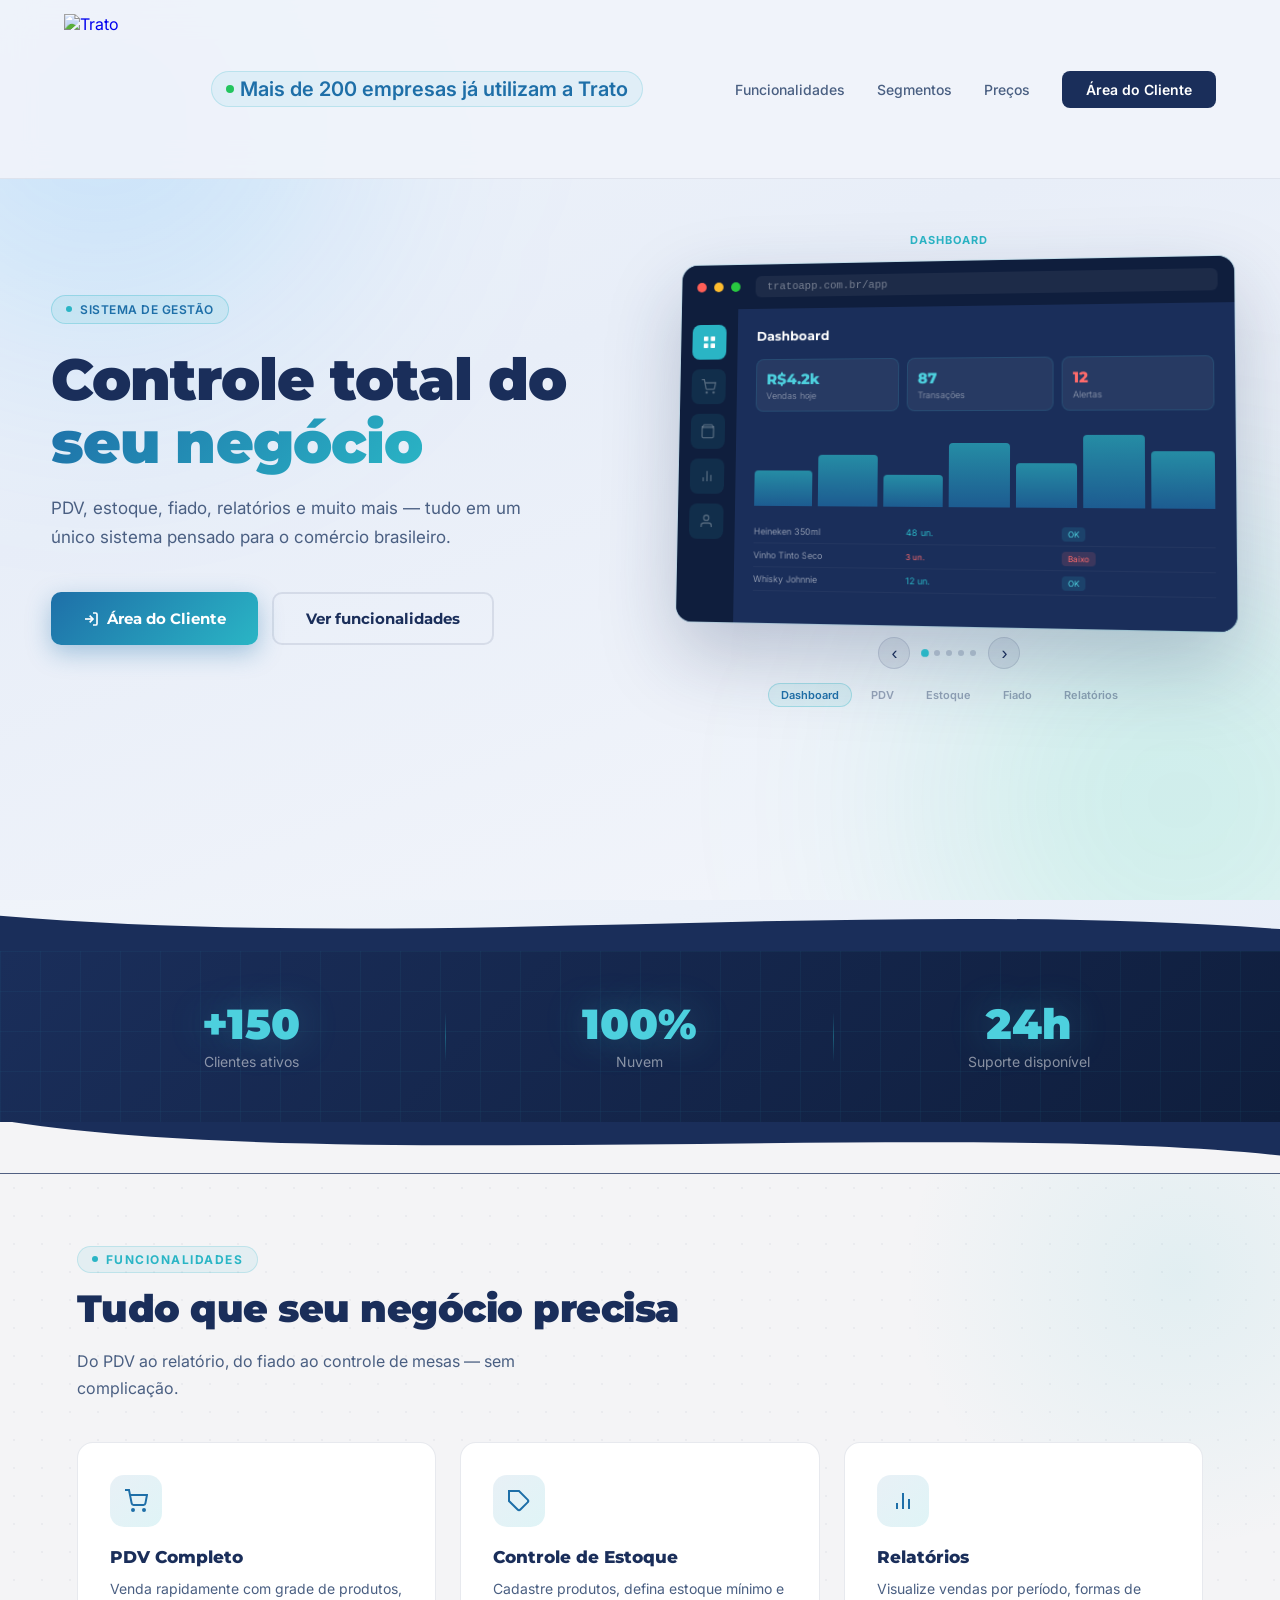
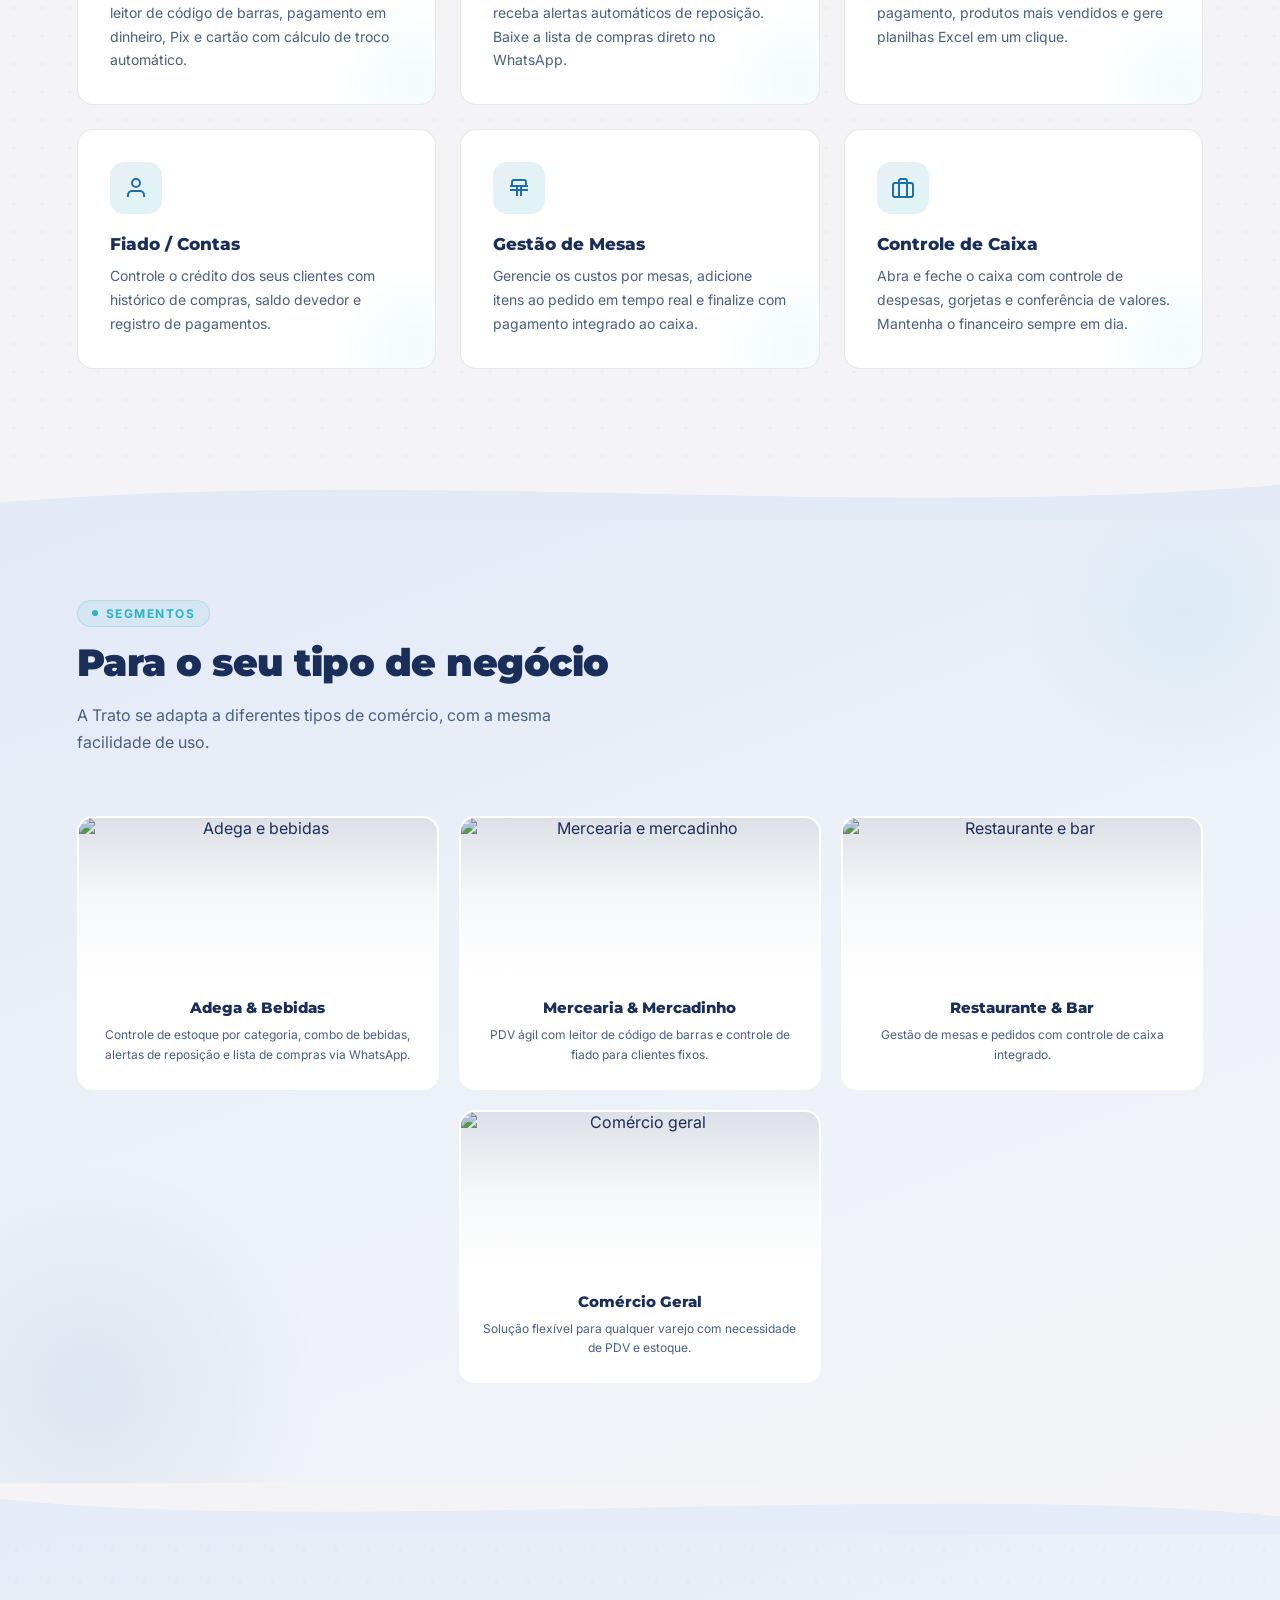
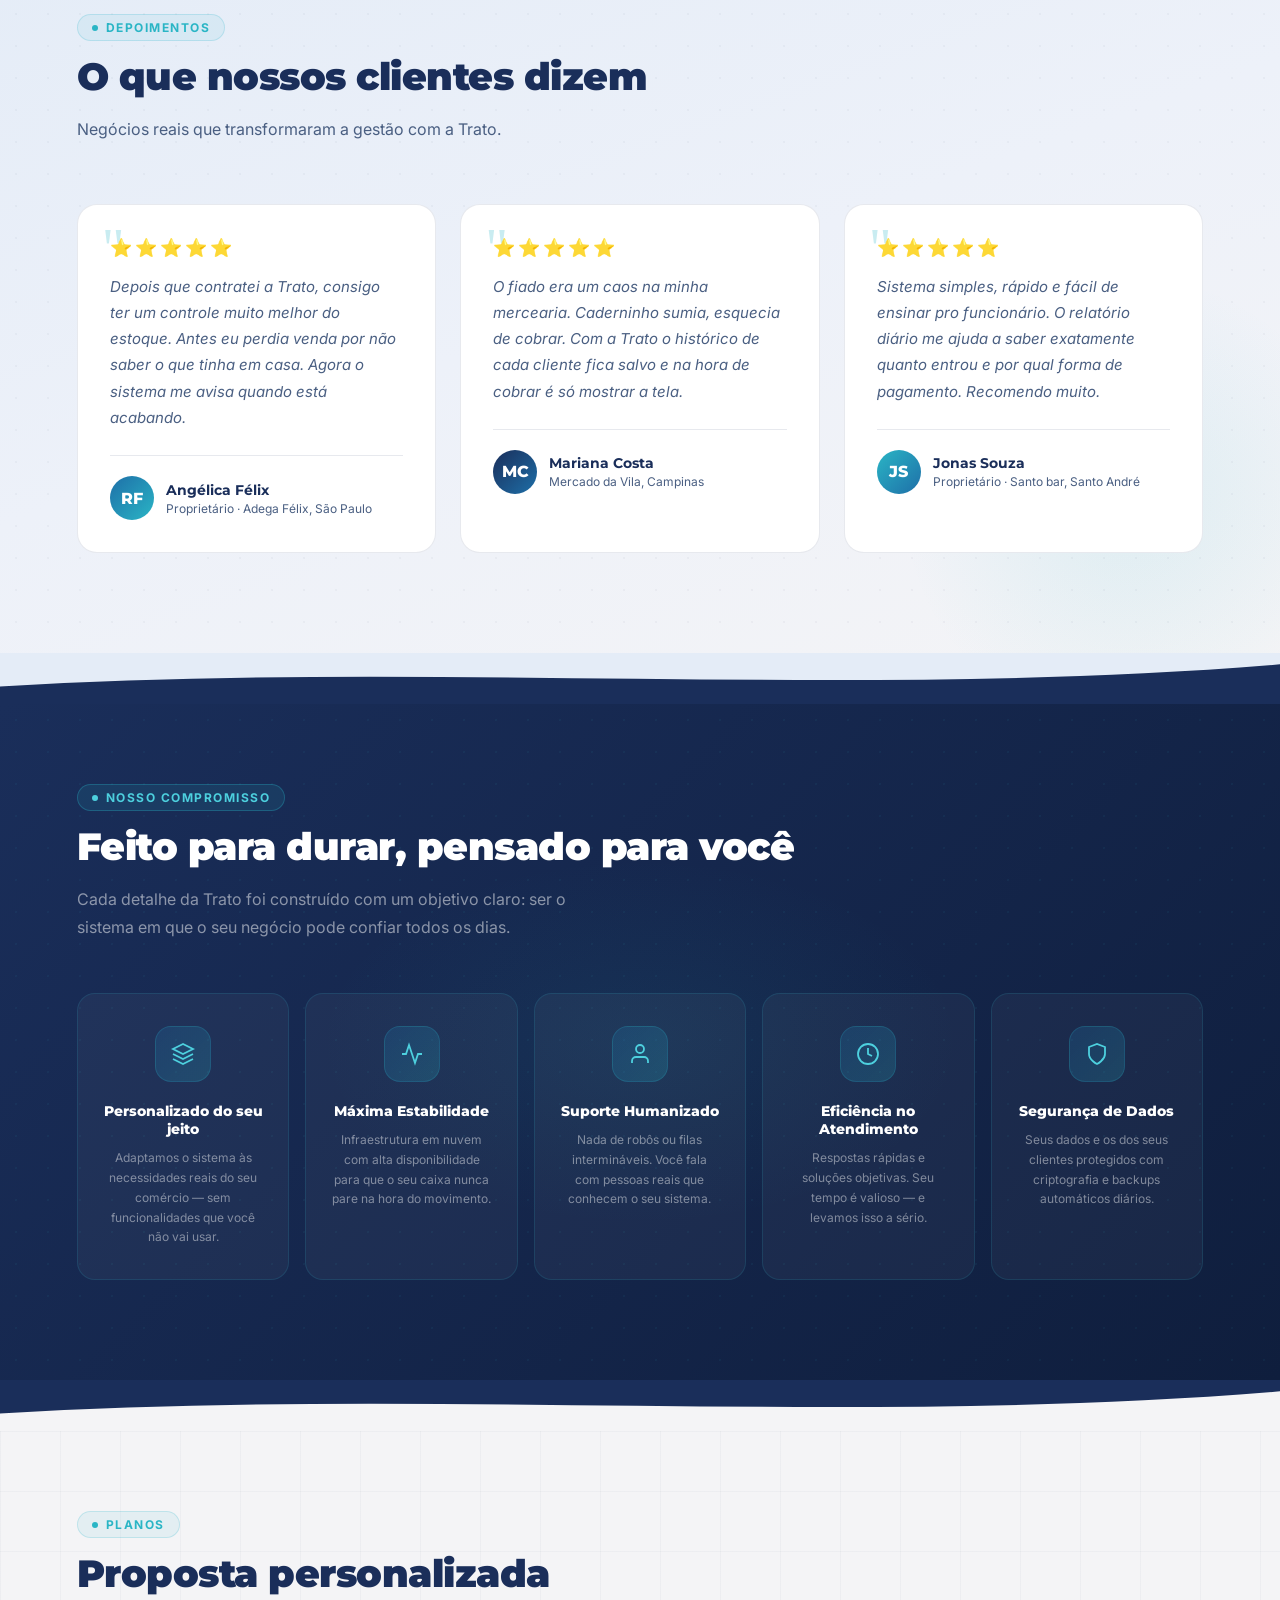
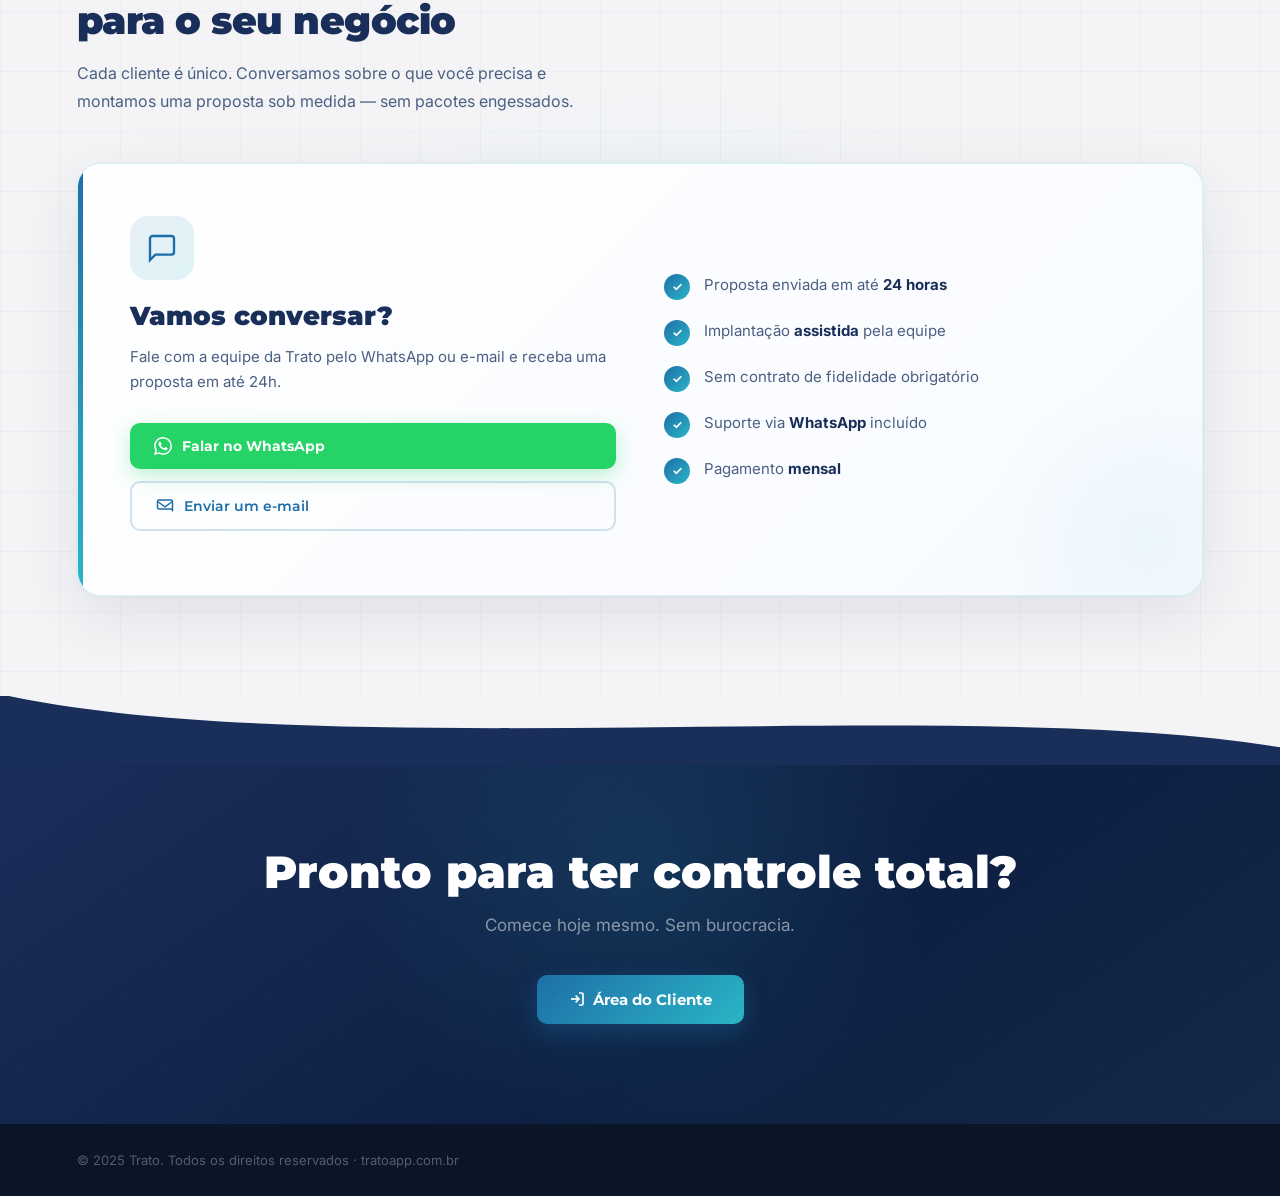
==== index.html @ 013ff1d0 "melhorias da versão mobile." ====
<!DOCTYPE html>
<html lang="pt-BR">
<head>
  <meta charset="UTF-8">
  <meta name="viewport" content="width=device-width, initial-scale=1.0">
  <title>Trato — Controle total do seu negócio</title>
  <link href="https://fonts.googleapis.com/css2?family=Montserrat:wght@400;600;700;800;900&family=Inter:wght@300;400;500&display=swap" rel="stylesheet">
  <link rel="icon" href="https://lyywnhaqikolhemgmjia.supabase.co/storage/v1/object/public/logos/favicon.png" type="image/png">
  <style>
    :root {
      --azul-escuro: #1a2e5a;
      --azul-medio: #1e6fa8;
      --teal: #2ab5c5;
      --teal-light: #4dd0de;
      --fundo: #f4f4f6;
      --branco: #ffffff;
      --texto: #1a2e5a;
      --texto-suave: #4a5f82;
      --borda: rgba(26,46,90,0.1);
    }

    *, *::before, *::after { box-sizing: border-box; margin: 0; padding: 0; }

    html { scroll-behavior: smooth; margin: 0; padding: 0; }

    body {
      font-family: 'Inter', sans-serif;
      color: var(--texto);
      overflow-x: hidden;
      margin: 0;
      padding: 0;
      position: relative;
      background: linear-gradient(160deg, #f0f4fa 0%, #e8eef8 40%, #f4f6fb 100%);
    }
    body::before,
body::after {
  content: "";
  position: fixed; /* <- importante */
  width: 500px;
  height: 500px;
  border-radius: 50%;
  filter: blur(120px);
  z-index: -1;
}

body::before {
  background: rgba(0, 150, 255, 0.15);
  top: -150px;
  left: -150px;
}

body::after {
  background: rgba(0, 200, 150, 0.15);
  bottom: -150px;
  right: -150px;
}


    /* ── NAV ── */
    nav {
      position: fixed;
      top: 0; left: 0; right: 0;
      z-index: 100;
      display: flex;
      align-items: center;
      justify-content: space-between;
      padding: 14px 5%;
      background: rgba(240,244,250,0.92);
      backdrop-filter: blur(16px);
      -webkit-backdrop-filter: blur(16px);
      border-bottom: 1px solid rgba(26,46,90,0.08);
      transition: box-shadow .3s, background .3s;
    }
    nav.scrolled { box-shadow: 0 4px 24px rgba(26,46,90,0.08); }

    .nav-logo {
      display: flex;
      align-items: center;
      gap: 10px;
      text-decoration: none;
    }
    .nav-logo svg { width: 36px; height: 36px; }
    .nav-logo-texto {
      font-family: 'Montserrat', sans-serif;
      font-weight: 900;
      font-size: 22px;
      color: var(--azul-escuro);
      letter-spacing: -0.5px;
    }
    .nav-logo-texto span { color: var(--teal); }

    .nav-links {
      display: flex;
      align-items: center;
      gap: 32px;
      list-style: none;
    }
    .nav-links a {
      font-size: 14px;
      font-weight: 500;
      color: var(--texto-suave);
      text-decoration: none;
      transition: color .2s;
    }
    .nav-links a:hover { color: var(--azul-escuro); }

    .btn-nav {
      padding: 10px 24px;
      background: var(--azul-escuro);
      color: #fff !important;
      border-radius: 8px;
      font-weight: 600 !important;
      font-size: 14px !important;
      transition: background .2s, transform .15s !important;
    }
    .btn-nav:hover { background: var(--azul-medio) !important; transform: translateY(-1px); }

    #nav-mob-btn { display: none; }

    .top-bar {
      font-size: 20px;
      font-weight: 600;
      color: var(--azul-medio);
      background: rgba(42,181,197,0.08);
      border: 1px solid rgba(42,181,197,0.2);
      padding: 5px 14px;
      border-radius: 100px;
      white-space: nowrap;
      display: inline-flex;
      align-items: center;
      gap: 7px;
    }

    /* ── HERO ── */
    .hero {
  min-height: 100vh;
  display: flex;
  align-items: center;
  padding: 100px 4% 60px;
  position: relative;
  overflow: hidden;

  /* seu fundo atual */
  background: linear-gradient(160deg, #f0f4fa 0%, #e8eef8 40%, #f4f6fb 100%);
}

/* efeitos decorativos */
.hero::before,
.hero::after {
  content: "";
  position: absolute;
  width: 500px;
  height: 500px;
  border-radius: 50%;
  filter: blur(120px);
  z-index: 0;
}

/* luz azul (esquerda) */
.hero::before {
  background: rgba(0, 150, 255, 0.15);
  top: -150px;
  left: -150px;
}

/* luz verde/teal (direita) */
.hero::after {
  background: rgba(0, 200, 150, 0.15);
  bottom: -150px;
  right: -150px;
}

    .hero-grid {
      position: absolute;
      inset: 0;
      background-image: 
        linear-gradient(rgba(26,46,90,0.04) 1px, transparent 1px),
        linear-gradient(90deg, rgba(26,46,90,0.04) 1px, transparent 1px);
      background-size: 48px 48px;
      pointer-events: none;
      z-index: 0;
    }

    .hero > * { position: relative; z-index: 1; }
    .hero-inner { position: relative; z-index: 1; }

    .hero::before,
.hero::after {
  animation: float 8s ease-in-out infinite;
}

@keyframes float {
  0% { transform: translateY(0px); }
  50% { transform: translateY(20px); }
  100% { transform: translateY(0px); }
}

    .hero-inner {
      display: grid;
      grid-template-columns: 1fr 1fr;
      gap: 60px;
      align-items: center;
      max-width: 1500px;
      margin: 0 auto;
      width: 100%;
    }

    .hero-badge {
      display: inline-flex;
      align-items: center;
      gap: 8px;
      background: rgba(42,181,197,0.1);
      border: 1px solid rgba(42,181,197,0.3);
      color: var(--azul-medio);
      font-size: 12px;
      font-weight: 600;
      padding: 6px 14px;
      border-radius: 100px;
      margin-bottom: 24px;
      letter-spacing: 0.5px;
      text-transform: uppercase;
    }
    .hero-badge::before {
      content: '';
      width: 6px; height: 6px;
      border-radius: 50%;
      background: var(--teal);
      animation: pulse 2s infinite;
    }
    @keyframes pulse {
      0%, 100% { opacity: 1; transform: scale(1); }
      50% { opacity: .5; transform: scale(1.3); }
    }

    .hero h1 {
      font-family: 'Montserrat', sans-serif;
      font-size: clamp(36px, 4.5vw, 58px);
      font-weight: 900;
      line-height: 1.1;
      color: var(--azul-escuro);
      margin-bottom: 20px;
      letter-spacing: -1px;
    }
    .hero h1 .destaque {
      background: linear-gradient(135deg, var(--azul-medio), var(--teal));
      -webkit-background-clip: text;
      -webkit-text-fill-color: transparent;
      background-clip: text;
    }

    .hero-sub {
      font-size: 17px;
      color: var(--texto-suave);
      line-height: 1.7;
      margin-bottom: 40px;
      max-width: 480px;
    }

    .hero-ctas {
      display: flex;
      gap: 14px;
      flex-wrap: wrap;
    }

    .btn-primary {
      display: inline-flex;
      align-items: center;
      gap: 8px;
      padding: 15px 32px;
      background: linear-gradient(135deg, var(--azul-medio), var(--teal));
      color: #fff;
      border-radius: 10px;
      font-family: 'Montserrat', sans-serif;
      font-weight: 700;
      font-size: 15px;
      text-decoration: none;
      box-shadow: 0 8px 24px rgba(30,111,168,0.35);
      transition: transform .2s, box-shadow .2s;
    }
    .btn-primary:hover { transform: translateY(-2px); box-shadow: 0 12px 32px rgba(30,111,168,0.45); }

    .btn-secondary {
      display: inline-flex;
      align-items: center;
      gap: 8px;
      padding: 15px 32px;
      background: transparent;
      color: var(--azul-escuro);
      border: 2px solid var(--borda);
      border-radius: 10px;
      font-family: 'Montserrat', sans-serif;
      font-weight: 700;
      font-size: 15px;
      text-decoration: none;
      transition: border-color .2s, background .2s;
      cursor: pointer;
    }
    .btn-secondary:hover { border-color: var(--azul-medio); background: rgba(30,111,168,0.04); }

    /* Dashboard mockup */
    .hero-visual {
      position: relative;
    }

    .mockup {
      background: var(--azul-escuro);
      border-radius: 16px;
      overflow: hidden;
      box-shadow: 0 32px 80px rgba(26,46,90,0.25), 0 0 0 1px rgba(42,181,197,0.15);
      transform: perspective(1000px) rotateY(-6deg) rotateX(3deg);
      transition: transform .4s ease;
    }
    .mockup:hover { transform: perspective(1000px) rotateY(-2deg) rotateX(1deg); }

    .mockup-bar {
      background: #0f1e3d;
      padding: 12px 16px;
      display: flex;
      align-items: center;
      gap: 8px;
    }
    .mockup-dot { width: 10px; height: 10px; border-radius: 50%; }
    .mockup-dot:nth-child(1) { background: #ff5f57; }
    .mockup-dot:nth-child(2) { background: #febc2e; }
    .mockup-dot:nth-child(3) { background: #28c840; }
    .mockup-url {
      flex: 1;
      background: rgba(255,255,255,0.06);
      border-radius: 6px;
      padding: 5px 12px;
      font-size: 11px;
      color: rgba(255,255,255,0.4);
      font-family: monospace;
      margin-left: 8px;
    }

    .mockup-body {
      display: flex;
      min-height: 320px;
    }

    .mockup-sidebar {
      width: 60px;
      background: #0f1e3d;
      padding: 16px 8px;
      display: flex;
      flex-direction: column;
      align-items: center;
      gap: 10px;
    }
    .mockup-icon {
      width: 36px; height: 36px;
      border-radius: 8px;
      background: rgba(42,181,197,0.1);
      display: flex; align-items: center; justify-content: center;
    }
    .mockup-icon.active { background: var(--teal); }
    .mockup-icon svg { width: 16px; height: 16px; opacity: 0.7; }
    .mockup-icon.active svg { opacity: 1; }

    .mockup-content {
      flex: 1;
      padding: 20px;
      background: #1a2e5a;
    }

    .mockup-title {
      font-size: 13px;
      font-weight: 700;
      color: #fff;
      margin-bottom: 16px;
      font-family: 'Montserrat', sans-serif;
    }

    .mockup-kpis {
      display: grid;
      grid-template-columns: repeat(3, 1fr);
      gap: 8px;
      margin-bottom: 16px;
    }
    .mockup-kpi {
      background: rgba(255,255,255,0.06);
      border-radius: 8px;
      padding: 10px;
      border: 1px solid rgba(42,181,197,0.15);
    }
    .mockup-kpi-val {
      font-size: 15px;
      font-weight: 800;
      color: var(--teal-light);
      font-family: 'Montserrat', sans-serif;
    }
    .mockup-kpi-label { font-size: 9px; color: rgba(255,255,255,0.4); margin-top: 2px; }

    .mockup-bars {
      display: flex;
      align-items: flex-end;
      gap: 6px;
      height: 80px;
      margin-bottom: 14px;
    }
    .mockup-bar-item {
      flex: 1;
      border-radius: 4px 4px 0 0;
      background: linear-gradient(180deg, var(--teal), var(--azul-medio));
      opacity: 0.7;
      transition: opacity .2s;
    }
    .mockup-bar-item:hover { opacity: 1; }

    .mockup-table { width: 100%; }
    .mockup-row {
      display: flex;
      gap: 8px;
      padding: 6px 0;
      border-bottom: 1px solid rgba(255,255,255,0.04);
      align-items: center;
    }
    .mockup-cell { font-size: 9px; color: rgba(255,255,255,0.5); flex: 1; }
    .mockup-cell.green { color: #2ab5c5; }
    .mockup-cell.red { color: #ff6b6b; font-size: 8px; }
    .mockup-badge-ok {
      font-size: 8px;
      padding: 2px 6px;
      border-radius: 4px;
      background: rgba(42,181,197,0.15);
      color: var(--teal-light);
    }
    .mockup-badge-low {
      font-size: 8px;
      padding: 2px 6px;
      border-radius: 4px;
      background: rgba(255,107,107,0.15);
      color: #ff6b6b;
    }

    /* ── STATS ── */
    .stats {
      background: linear-gradient(135deg, #1a2e5a 0%, #0f1e3d 100%);
      padding: 52px 6%;
      position: relative;
      overflow: hidden;
    }
    .stats::before {
      content: '';
      position: absolute;
      inset: 0;
      background-image:
        linear-gradient(rgba(42,181,197,0.06) 1px, transparent 1px),
        linear-gradient(90deg, rgba(42,181,197,0.06) 1px, transparent 1px);
      background-size: 40px 40px;
      pointer-events: none;
    }
    .stats-inner { position: relative; }
    .stats-inner {
      max-width: 1200px;
      margin: 0 auto;
      display: grid;
      grid-template-columns: repeat(3, 1fr);
      gap: 40px;
      text-align: center;
    }
    .stat-num {
      font-family: 'Montserrat', sans-serif;
      font-size: 42px;
      font-weight: 900;
      color: var(--teal-light);
      line-height: 1;
      margin-bottom: 8px;
      text-shadow: 0 0 40px rgba(77,208,222,0.3);
    }
    .stat-label { font-size: 14px; color: rgba(255,255,255,0.5); }
    .stats-inner > div {
      position: relative;
    }
    .stats-inner > div:not(:last-child)::after {
      content: '';
      position: absolute;
      right: -20px; top: 50%;
      transform: translateY(-50%);
      width: 1px; height: 50px;
      background: linear-gradient(180deg, transparent, rgba(42,181,197,0.4), transparent);
    }

    /* ── WAVE SEPARATORS ── */
    .wave-sep {
      display: block;
      width: 100%;
      overflow: hidden;
      line-height: 0;
      margin-top: -2px;
    }
    .wave-sep svg { display: block; width: 100%; }

    /* ── FEATURES ── */
    .features {
      padding: 72px 6% 100px;
      background: var(--fundo);
      position: relative;
      overflow: hidden;
    }
    .features::before {
      content: '';
      position: absolute;
      inset: 0;
      background-image: radial-gradient(circle, rgba(26,46,90,0.045) 1px, transparent 1px);
      background-size: 28px 28px;
      pointer-events: none;
      z-index: 0;
    }
    .features::after {
      content: '';
      position: absolute;
      top: -200px; right: -200px;
      width: 600px; height: 600px;
      border-radius: 50%;
      background: radial-gradient(circle, rgba(42,181,197,0.09) 0%, transparent 65%);
      pointer-events: none;
      z-index: 0;
    }
    .features .section-tag,
    .features .section-title,
    .features .section-sub,
    .features .features-grid { position: relative; z-index: 1; }
    .section-tag {
      display: inline-flex;
      align-items: center;
      gap: 8px;
      font-size: 12px;
      font-weight: 700;
      text-transform: uppercase;
      letter-spacing: 1.5px;
      color: var(--teal);
      margin-bottom: 12px;
      background: rgba(42,181,197,0.08);
      border: 1px solid rgba(42,181,197,0.2);
      padding: 5px 14px;
      border-radius: 100px;
    }
    .section-tag::before {
      content: '';
      width: 6px; height: 6px;
      border-radius: 50%;
      background: var(--teal);
      flex-shrink: 0;
    }
    .section-title {
      font-family: 'Montserrat', sans-serif;
      font-size: clamp(28px, 3vw, 42px);
      font-weight: 900;
      color: var(--azul-escuro);
      margin-bottom: 16px;
      letter-spacing: -0.5px;
    }
    .section-sub {
      font-size: 16px;
      color: var(--texto-suave);
      max-width: 500px;
      line-height: 1.7;
      margin-bottom: 40px;
    }

    .features-grid {
      max-width: 1200px;
      margin: 0 auto;
      display: grid;
      grid-template-columns: repeat(3, 1fr);
      gap: 24px;
    }

    .feature-card {
      background: var(--branco);
      border-radius: 16px;
      padding: 32px;
      border: 1px solid var(--borda);
      transition: transform .3s, box-shadow .3s, border-color .3s;
      position: relative;
      overflow: hidden;
    }
    .feature-card::before {
      content: '';
      position: absolute;
      top: 0; left: 0; right: 0;
      height: 3px;
      background: linear-gradient(90deg, var(--azul-medio), var(--teal));
      opacity: 0;
      transition: opacity .3s;
    }
    .feature-card::after {
      content: '';
      position: absolute;
      bottom: -60px; right: -60px;
      width: 160px; height: 160px;
      border-radius: 50%;
      background: radial-gradient(circle, rgba(42,181,197,0.06) 0%, transparent 70%);
      pointer-events: none;
      transition: opacity .3s;
    }
    .feature-card:hover::after { opacity: 2; }
    .feature-card:hover { transform: translateY(-8px); box-shadow: 0 24px 56px rgba(26,46,90,0.13); border-color: rgba(42,181,197,0.3); }
    .feature-card:hover::before { opacity: 1; }

    .feature-icon {
      width: 52px; height: 52px;
      border-radius: 14px;
      background: linear-gradient(135deg, rgba(30,111,168,0.1), rgba(42,181,197,0.15));
      display: flex; align-items: center; justify-content: center;
      margin-bottom: 20px;
    }
    .feature-icon svg { width: 24px; height: 24px; color: var(--azul-medio); }

    .feature-title {
      font-family: 'Montserrat', sans-serif;
      font-size: 17px;
      font-weight: 800;
      color: var(--azul-escuro);
      margin-bottom: 10px;
    }
    .feature-desc { font-size: 14px; color: var(--texto-suave); line-height: 1.7; }

    /* ── SEGMENTOS ── */
    .segmentos {
      padding: 80px 6% 100px;
      background: linear-gradient(160deg, #e2eaf6 0%, #edf1f9 50%, var(--fundo) 100%);
      position: relative;
      overflow: hidden;
    }
    .segmentos::before {
      content: '';
      position: absolute;
      bottom: -160px; left: -160px;
      width: 500px; height: 500px;
      border-radius: 50%;
      background: radial-gradient(circle, rgba(30,111,168,0.09) 0%, transparent 65%);
      pointer-events: none;
    }
    .segmentos::after {
      content: '';
      position: absolute;
      top: -80px; right: -80px;
      width: 350px; height: 350px;
      border-radius: 50%;
      background: radial-gradient(circle, rgba(42,181,197,0.08) 0%, transparent 65%);
      pointer-events: none;
    }
    .segmentos-inner { max-width: 1200px; margin: 0 auto; position: relative; z-index: 1; }
    .segmentos-grid {
      display: grid;
      grid-template-columns: repeat(3, 1fr);
      gap: 20px;
      margin-top: 60px;
    }
    .segmento-card:last-child {
      grid-column: 2;
    }
    .segmento-card {
      background: var(--branco);
      border-radius: 16px;
      padding: 0 0 24px;
      text-align: center;
      border: 2px solid transparent;
      transition: border-color .3s, transform .3s, box-shadow .3s;
      cursor: default;
      overflow: hidden;
    }
    .segmento-card:hover { border-color: var(--teal); transform: translateY(-4px); box-shadow: 0 16px 40px rgba(42,181,197,0.12); }
    .segmento-nome { padding: 0 20px; }
    .segmento-desc { padding: 0 20px; }
    .segmento-emoji { font-size: 36px; margin-bottom: 14px; }
    .segmento-ilust {
      width: 100%;
      height: 160px;
      display: block;
      margin-bottom: 20px;
      overflow: hidden;
      position: relative;
    }
    .segmento-ilust img {
      width: 100%;
      height: 100%;
      object-fit: cover;
      display: block;
      transition: transform .5s ease;
    }
    .segmento-card:hover .segmento-ilust img { transform: scale(1.06); }
    .segmento-ilust::after {
      content: '';
      position: absolute;
      inset: 0;
      background: linear-gradient(180deg, rgba(26,46,90,0.15) 0%, rgba(26,46,90,0.04) 50%, transparent 100%);
      pointer-events: none;
    }
    .segmento-nome {
      font-family: 'Montserrat', sans-serif;
      font-size: 15px;
      font-weight: 800;
      color: var(--azul-escuro);
      margin-bottom: 8px;
    }
    .segmento-desc { font-size: 12px; color: var(--texto-suave); line-height: 1.6; }

    /* ── PRECOS ── */
    .precos {
      padding: 80px 6% 100px;
      background: var(--fundo);
      position: relative;
      overflow: hidden;
    }
    .precos::before {
      content: '';
      position: absolute;
      inset: 0;
      background-image:
        linear-gradient(rgba(26,46,90,0.03) 1px, transparent 1px),
        linear-gradient(90deg, rgba(26,46,90,0.03) 1px, transparent 1px);
      background-size: 60px 60px;
      pointer-events: none;
    }
    .precos::after {
      content: '';
      position: absolute;
      top: 50%; left: 50%;
      transform: translate(-50%, -50%);
      width: 800px; height: 400px;
      border-radius: 50%;
      background: radial-gradient(ellipse, rgba(42,181,197,0.06) 0%, transparent 65%);
      pointer-events: none;
    }
    .precos-inner { max-width: 1200px; margin: 0 auto; position: relative; z-index: 1; }
    .precos-grid {
      display: grid;
      grid-template-columns: repeat(3, 1fr);
      gap: 24px;
      margin-top: 60px;
    }
    .preco-card {
      background: var(--branco);
      border-radius: 20px;
      padding: 40px 32px;
      border: 2px solid var(--borda);
      position: relative;
      transition: transform .3s, box-shadow .3s;
    }
    .preco-card:hover { transform: translateY(-6px); box-shadow: 0 24px 60px rgba(26,46,90,0.1); }
    .preco-card.destaque {
      background: var(--azul-escuro);
      border-color: var(--teal);
      box-shadow: 0 24px 60px rgba(26,46,90,0.25);
    }
    .preco-badge {
      position: absolute;
      top: -14px; left: 50%;
      transform: translateX(-50%);
      background: linear-gradient(135deg, var(--azul-medio), var(--teal));
      color: #fff;
      font-size: 11px;
      font-weight: 700;
      padding: 5px 16px;
      border-radius: 100px;
      white-space: nowrap;
      font-family: 'Montserrat', sans-serif;
    }
    .preco-nome {
      font-family: 'Montserrat', sans-serif;
      font-size: 14px;
      font-weight: 700;
      text-transform: uppercase;
      letter-spacing: 1px;
      color: var(--texto-suave);
      margin-bottom: 16px;
    }
    .preco-card.destaque .preco-nome { color: rgba(255,255,255,0.5); }
    .preco-valor {
      font-family: 'Montserrat', sans-serif;
      font-size: 48px;
      font-weight: 900;
      color: var(--azul-escuro);
      line-height: 1;
      margin-bottom: 4px;
    }
    .preco-card.destaque .preco-valor { color: var(--teal-light); }
    .preco-valor sup { font-size: 20px; vertical-align: super; }
    .preco-valor span { font-size: 16px; font-weight: 500; }
    .preco-periodo { font-size: 13px; color: var(--texto-suave); margin-bottom: 28px; }
    .preco-card.destaque .preco-periodo { color: rgba(255,255,255,0.4); }
    .preco-divider { height: 1px; background: var(--borda); margin-bottom: 28px; }
    .preco-card.destaque .preco-divider { background: rgba(255,255,255,0.1); }
    .preco-lista { list-style: none; margin-bottom: 32px; }
    .preco-lista li {
      display: flex;
      align-items: flex-start;
      gap: 10px;
      font-size: 14px;
      color: var(--texto-suave);
      padding: 7px 0;
      border-bottom: 1px solid rgba(26,46,90,0.04);
    }
    .preco-card.destaque .preco-lista li { color: rgba(255,255,255,0.7); border-bottom-color: rgba(255,255,255,0.05); }
    .preco-lista li::before {
      content: '✓';
      color: var(--teal);
      font-weight: 700;
      font-size: 13px;
      flex-shrink: 0;
      margin-top: 1px;
    }
    .btn-preco {
      display: block;
      text-align: center;
      padding: 14px;
      border-radius: 10px;
      font-family: 'Montserrat', sans-serif;
      font-weight: 700;
      font-size: 14px;
      text-decoration: none;
      transition: all .2s;
      cursor: pointer;
      border: none;
      width: 100%;
    }
    .btn-preco-outline {
      background: transparent;
      border: 2px solid var(--borda);
      color: var(--azul-escuro);
    }
    .btn-preco-outline:hover { border-color: var(--azul-medio); background: rgba(30,111,168,0.04); }
    .btn-preco-filled {
      background: linear-gradient(135deg, var(--azul-medio), var(--teal));
      color: #fff;
      box-shadow: 0 8px 24px rgba(30,111,168,0.35);
    }
    .btn-preco-filled:hover { transform: translateY(-2px); box-shadow: 0 12px 32px rgba(30,111,168,0.45); }

    /* ── CONTATO ── */
    .contato-box {
      display: grid;
      grid-template-columns: 1fr 1fr;
      gap: 48px;
      background: linear-gradient(135deg, #ffffff 0%, #f7faff 100%);
      border-radius: 24px;
      padding: 52px;
      border: 1px solid rgba(42,181,197,0.15);
      box-shadow: 0 20px 60px rgba(26,46,90,0.09), 0 0 0 1px rgba(42,181,197,0.08);
      margin-top: 48px;
      align-items: center;
      position: relative;
      overflow: hidden;
    }
    .contato-box::before {
      content: '';
      position: absolute;
      top: 0; left: 0;
      width: 5px; height: 100%;
      background: linear-gradient(180deg, var(--azul-medio), var(--teal));
      border-radius: 24px 0 0 24px;
    }
    .contato-box::after {
      content: '';
      position: absolute;
      bottom: -120px; right: -120px;
      width: 350px; height: 350px;
      border-radius: 50%;
      background: radial-gradient(circle, rgba(42,181,197,0.06) 0%, transparent 65%);
      pointer-events: none;
    }
    .contato-icone {
      width: 64px; height: 64px;
      border-radius: 18px;
      background: linear-gradient(135deg, rgba(30,111,168,0.1), rgba(42,181,197,0.15));
      display: flex; align-items: center; justify-content: center;
      color: var(--azul-medio);
      margin-bottom: 20px;
    }
    .contato-titulo {
      font-family: 'Montserrat', sans-serif;
      font-size: 26px;
      font-weight: 900;
      color: var(--azul-escuro);
      margin-bottom: 12px;
    }
    .contato-desc { font-size: 15px; color: var(--texto-suave); line-height: 1.7; margin-bottom: 28px; }
    .contato-btns { display: flex; flex-direction: column; gap: 12px; }
    .btn-whatsapp {
      display: inline-flex; align-items: center; gap: 10px;
      padding: 14px 24px;
      background: #25d366; color: #fff;
      border-radius: 10px;
      font-family: 'Montserrat', sans-serif;
      font-weight: 700; font-size: 14px;
      text-decoration: none;
      transition: transform .2s, box-shadow .2s;
      box-shadow: 0 6px 20px rgba(37,211,102,0.3);
    }
    .btn-whatsapp:hover { transform: translateY(-2px); box-shadow: 0 10px 28px rgba(37,211,102,0.4); }
    .btn-email {
      display: inline-flex; align-items: center; gap: 10px;
      padding: 14px 24px;
      background: transparent; color: var(--azul-medio);
      border: 2px solid rgba(30,111,168,0.2);
      border-radius: 10px;
      font-family: 'Montserrat', sans-serif;
      font-weight: 600; font-size: 14px;
      text-decoration: none;
      transition: border-color .2s, background .2s;
      cursor: pointer;
    }
    .btn-email:hover { border-color: var(--azul-medio); background: rgba(30,111,168,0.04); }
    .contato-right { display: flex; flex-direction: column; gap: 20px; }
    .contato-item {
      display: flex; align-items: flex-start; gap: 14px;
      font-size: 15px; color: var(--texto-suave); line-height: 1.5;
    }
    .contato-item strong { color: var(--azul-escuro); }
    .contato-check {
      width: 26px; height: 26px; flex-shrink: 0;
      border-radius: 50%;
      background: linear-gradient(135deg, var(--azul-medio), var(--teal));
      color: #fff;
      font-size: 12px; font-weight: 700;
      display: flex; align-items: center; justify-content: center;
    }

    /* ── AVALIAÇÕES ── */
    .avaliacoes {
      padding: 80px 6% 100px;
      background: linear-gradient(160deg, #e4ecf7 0%, #edf1f9 50%, var(--fundo) 100%);
      position: relative;
      overflow: hidden;
    }
    .avaliacoes::before {
      content: '';
      position: absolute;
      inset: 0;
      background-image: radial-gradient(circle, rgba(26,46,90,0.04) 1px, transparent 1px);
      background-size: 32px 32px;
      pointer-events: none;
    }
    .avaliacoes::after {
      content: '';
      position: absolute;
      bottom: -100px; right: -100px;
      width: 500px; height: 500px;
      border-radius: 50%;
      background: radial-gradient(circle, rgba(42,181,197,0.1) 0%, transparent 65%);
      pointer-events: none;
    }
    .avaliacoes-inner { max-width: 1200px; margin: 0 auto; position: relative; z-index: 1; }
    .avaliacoes-grid {
      display: grid;
      grid-template-columns: repeat(3, 1fr);
      gap: 24px;
      margin-top: 60px;
    }
    .avaliacao-card {
      background: var(--branco);
      border-radius: 20px;
      padding: 32px;
      border: 1px solid var(--borda);
      position: relative;
      transition: transform .3s, box-shadow .3s, border-color .3s;
    }
    .avaliacao-card::after {
      content: '';
      position: absolute;
      inset: 0;
      border-radius: 20px;
      border-left: 3px solid transparent;
      background: linear-gradient(var(--branco), var(--branco)) padding-box,
                  linear-gradient(180deg, var(--azul-medio), var(--teal)) border-box;
      opacity: 0;
      transition: opacity .3s;
      pointer-events: none;
      z-index: 0;
    }
    .avaliacao-card > * { position: relative; z-index: 1; }
    .avaliacao-card:hover { transform: translateY(-5px); box-shadow: 0 20px 50px rgba(26,46,90,0.09); border-color: transparent; }
    .avaliacao-card:hover::after { opacity: 1; }
    .avaliacao-aspas {
      font-size: 56px;
      line-height: 1;
      color: var(--teal);
      opacity: 0.25;
      font-family: Georgia, serif;
      position: absolute;
      top: 16px; left: 24px;
    }
    .avaliacao-estrelas {
      display: flex; gap: 3px;
      margin-bottom: 16px;
    }
    .avaliacao-estrelas span { font-size: 18px; }
    .avaliacao-texto {
      font-size: 15px;
      color: var(--texto-suave);
      line-height: 1.75;
      margin-bottom: 24px;
      font-style: italic;
    }
    .avaliacao-autor {
      display: flex; align-items: center; gap: 12px;
      border-top: 1px solid var(--borda);
      padding-top: 20px;
    }
    .avaliacao-avatar {
      width: 44px; height: 44px;
      border-radius: 50%;
      display: flex; align-items: center; justify-content: center;
      font-family: 'Montserrat', sans-serif;
      font-weight: 800; font-size: 16px;
      color: #fff;
      flex-shrink: 0;
    }
    .avaliacao-nome {
      font-family: 'Montserrat', sans-serif;
      font-weight: 700;
      font-size: 14px;
      color: var(--azul-escuro);
    }
    .avaliacao-cargo { font-size: 12px; color: var(--texto-suave); margin-top: 2px; }

    @media (max-width: 900px) {
      .contato-box { grid-template-columns: 1fr; padding: 36px 28px; }
      .avaliacoes-grid { grid-template-columns: 1fr; }
    }

    /* ── PRECOS RESPONSIVO ── */
    @media (max-width: 900px) {
      .precos-grid { grid-template-columns: 1fr; max-width: 400px; margin: 60px auto 0; }
    }

    /* ── COMPROMISSO ── */
    .compromisso {
      padding: 80px 6% 100px;
      background: linear-gradient(135deg, #1a2e5a 0%, #0f1e3d 100%);
      position: relative;
      overflow: hidden;
    }
    .compromisso::before {
      content: '';
      position: absolute;
      inset: 0;
      background-image: radial-gradient(circle, rgba(42,181,197,0.06) 1px, transparent 1px);
      background-size: 32px 32px;
      pointer-events: none;
    }
    .compromisso::after {
      content: '';
      position: absolute;
      top: 50%; left: 50%;
      transform: translate(-50%, -50%);
      width: 700px; height: 400px;
      border-radius: 50%;
      background: radial-gradient(ellipse, rgba(42,181,197,0.08) 0%, transparent 65%);
      pointer-events: none;
    }
    .compromisso-inner {
      max-width: 1200px;
      margin: 0 auto;
      position: relative;
      z-index: 1;
    }
    .compromisso .section-tag {
      background: rgba(42,181,197,0.12);
      border-color: rgba(42,181,197,0.3);
      color: var(--teal-light);
    }
    .compromisso .section-tag::before { background: var(--teal-light); }
    .compromisso .section-title { color: #fff; }
    .compromisso .section-sub { color: rgba(255,255,255,0.5); }
    .compromisso-grid {
      display: grid;
      grid-template-columns: repeat(5, 1fr);
      gap: 16px;
      margin-top: 52px;
    }
    .compromisso-card {
      background: rgba(255,255,255,0.04);
      border: 1px solid rgba(42,181,197,0.15);
      border-radius: 18px;
      padding: 32px 24px;
      text-align: center;
      position: relative;
      overflow: hidden;
      transition: transform .3s, background .3s, border-color .3s;
    }
    .compromisso-card::before {
      content: '';
      position: absolute;
      bottom: 0; left: 0; right: 0;
      height: 3px;
      background: linear-gradient(90deg, var(--azul-medio), var(--teal));
      opacity: 0;
      transition: opacity .3s;
    }
    .compromisso-card:hover {
      transform: translateY(-6px);
      background: rgba(42,181,197,0.07);
      border-color: rgba(42,181,197,0.35);
    }
    .compromisso-card:hover::before { opacity: 1; }
    .compromisso-icon {
      width: 56px; height: 56px;
      border-radius: 16px;
      background: linear-gradient(135deg, rgba(30,111,168,0.25), rgba(42,181,197,0.2));
      display: flex; align-items: center; justify-content: center;
      margin: 0 auto 20px;
      border: 1px solid rgba(42,181,197,0.2);
    }
    .compromisso-icon svg { width: 24px; height: 24px; color: var(--teal-light); }
    .compromisso-nome {
      font-family: 'Montserrat', sans-serif;
      font-size: 14px;
      font-weight: 800;
      color: #fff;
      margin-bottom: 10px;
      line-height: 1.3;
    }
    .compromisso-desc {
      font-size: 12px;
      color: rgba(255,255,255,0.45);
      line-height: 1.65;
    }
    @media (max-width: 900px) {
      .compromisso-grid { grid-template-columns: 1fr 1fr; }
    }
    @media (max-width: 600px) {
      .compromisso-grid { grid-template-columns: 1fr; }
    }

    /* ── CTA FINAL ── */
    .cta-final {
      padding: 80px 6% 100px;
      background: linear-gradient(145deg, #1a2e5a 0%, #0d1f42 60%, #152848 100%);
      text-align: center;
      position: relative;
      overflow: hidden;
    }
    .cta-final::before {
      content: '';
      position: absolute;
      top: -200px; left: 50%;
      transform: translateX(-50%);
      width: 600px; height: 600px;
      border-radius: 50%;
      background: radial-gradient(circle, rgba(42,181,197,0.12) 0%, transparent 70%);
      animation: ctaPulse 6s ease-in-out infinite;
    }
    @keyframes ctaPulse {
      0%, 100% { transform: translateX(-50%) scale(1); opacity: 1; }
      50% { transform: translateX(-50%) scale(1.15); opacity: 0.7; }
    }
    .cta-final::after {
      content: '';
      position: absolute;
      inset: 0;
      background-image: radial-gradient(circle, rgba(255,255,255,0.03) 1px, transparent 1px);
      background-size: 36px 36px;
      pointer-events: none;
    }
    .cta-final h2 {
      font-family: 'Montserrat', sans-serif;
      font-size: clamp(28px, 3.5vw, 48px);
      font-weight: 900;
      color: #fff;
      margin-bottom: 16px;
      position: relative;
    }
    .cta-final p {
      font-size: 17px;
      color: rgba(255,255,255,0.5);
      margin-bottom: 40px;
      position: relative;
    }
    .cta-final-btns { display: flex; gap: 16px; justify-content: center; flex-wrap: wrap; position: relative; }

    /* ── FOOTER ── */
    footer {
      background: #0a1628;
      padding: 28px 6%;
      display: flex;
      align-items: center;
      justify-content: space-between;
      flex-wrap: wrap;
      gap: 16px;
    }
    .footer-logo {
      font-family: 'Montserrat', sans-serif;
      font-weight: 900;
      font-size: 18px;
      color: rgba(255,255,255,0.7);
    }
    .footer-logo span { color: var(--teal); }
    .footer-copy { font-size: 13px; color: rgba(255,255,255,0.3); }

    /* ── MODAL LOGIN ── */
    .modal-overlay {
      display: none;
      position: fixed;
      inset: 0;
      background: rgba(10,20,50,0.7);
      backdrop-filter: blur(6px);
      z-index: 1000;
      align-items: center;
      justify-content: center;
    }
    .modal-overlay.open { display: flex; }

    .modal-box {
      background: var(--branco);
      border-radius: 20px;
      padding: 48px 40px;
      width: 100%;
      max-width: 420px;
      position: relative;
      box-shadow: 0 40px 100px rgba(10,20,50,0.4);
      animation: slideUp .3s ease;
    }
    @keyframes slideUp {
      from { opacity: 0; transform: translateY(20px); }
      to { opacity: 1; transform: translateY(0); }
    }

    .modal-close {
      position: absolute;
      top: 16px; right: 16px;
      width: 32px; height: 32px;
      border-radius: 8px;
      border: none;
      background: var(--fundo);
      cursor: pointer;
      display: flex; align-items: center; justify-content: center;
      color: var(--texto-suave);
      font-size: 18px;
      transition: background .2s;
    }
    .modal-close:hover { background: var(--borda); }

    .modal-logo {
      text-align: center;
      margin-bottom: 8px;
    }
    .modal-logo-text {
      font-family: 'Montserrat', sans-serif;
      font-weight: 900;
      font-size: 26px;
      color: var(--azul-escuro);
    }
    .modal-logo-text span { color: var(--teal); }
    .modal-sub {
      text-align: center;
      font-size: 13px;
      color: var(--texto-suave);
      margin-bottom: 32px;
    }

    .form-group { margin-bottom: 18px; }
    .form-label {
      display: block;
      font-size: 12px;
      font-weight: 600;
      color: var(--azul-escuro);
      margin-bottom: 7px;
      letter-spacing: 0.3px;
    }
    .form-input {
      width: 100%;
      padding: 12px 14px;
      border: 2px solid var(--borda);
      border-radius: 10px;
      font-size: 14px;
      font-family: 'Inter', sans-serif;
      color: var(--texto);
      background: var(--fundo);
      transition: border-color .2s, box-shadow .2s;
      outline: none;
    }
    .form-input:focus {
      border-color: var(--teal);
      box-shadow: 0 0 0 3px rgba(42,181,197,0.1);
      background: #fff;
    }

    .form-erro {
      background: rgba(255,80,80,0.08);
      border: 1px solid rgba(255,80,80,0.2);
      color: #c0392b;
      font-size: 13px;
      padding: 10px 14px;
      border-radius: 8px;
      margin-bottom: 16px;
      display: none;
    }
    .form-erro.show { display: block; }

    .btn-login {
      width: 100%;
      padding: 14px;
      background: linear-gradient(135deg, var(--azul-medio), var(--teal));
      color: #fff;
      border: none;
      border-radius: 10px;
      font-family: 'Montserrat', sans-serif;
      font-weight: 700;
      font-size: 15px;
      cursor: pointer;
      box-shadow: 0 8px 24px rgba(30,111,168,0.3);
      transition: transform .2s, box-shadow .2s;
      margin-top: 8px;
    }
    .btn-login:hover { transform: translateY(-1px); box-shadow: 0 12px 30px rgba(30,111,168,0.4); }
    .btn-login:disabled { opacity: 0.6; cursor: not-allowed; transform: none; }

    .modal-footer-text {
      text-align: center;
      font-size: 11px;
      color: var(--texto-suave);
      margin-top: 20px;
    }

    /* ── ANIMAÇÕES ENTRADA ── */
    .fade-up {
      opacity: 0;
      transform: translateY(30px);
      transition: opacity .6s ease, transform .6s ease;
    }
    .fade-up.visible { opacity: 1; transform: translateY(0); }

    /* ── RESPONSIVO ── */
    /* ── TABLET (≤900px) ── */
    @media (max-width: 900px) {
      nav { padding: 12px 4%; }
      .nav-links { display: none; }
      #nav-mob-btn { display: inline-flex !important; }
      .top-bar { display: none; }
      nav .nav-logo img { height: 44px !important; max-height: 44px !important; }

      .hero { padding: 90px 5% 50px; }
      .hero-inner { grid-template-columns: 1fr; text-align: center; }
      .hero-visual { display: none; }
      .hero h1 { font-size: clamp(32px, 6vw, 48px); }
      .hero-ctas { justify-content: center; flex-wrap: wrap; }
      .hero-badge { margin: 0 auto; }

      .features-grid { grid-template-columns: 1fr 1fr; }
      .segmentos-grid { grid-template-columns: 1fr 1fr; }
      .segmento-card:last-child { grid-column: auto; }
      .stats-inner { grid-template-columns: 1fr 1fr; gap: 0; }
    }

    /* ── MOBILE (≤600px) ── */
    @media (max-width: 600px) {
      nav { padding: 10px 4%; }
      nav .nav-logo img { height: 40px !important; max-height: 40px !important; }

      .hero { padding: 80px 5% 40px; }
      .hero h1 { font-size: clamp(26px, 8vw, 38px); line-height: 1.2; }
      .hero-sub { font-size: 15px; }
      .hero-ctas { flex-direction: column; align-items: center; gap: 12px; }
      .hero-ctas a, .hero-ctas button { width: 100%; text-align: center; justify-content: center; }

      .stats-inner { grid-template-columns: 1fr 1fr; }
      .stat-num { font-size: 32px; }

      .features-grid { grid-template-columns: 1fr; }
      .segmentos-grid { grid-template-columns: 1fr; }
      .segmento-card { min-height: 220px; }

      .modal-box { padding: 28px 18px; margin: 12px; }

      section { padding-left: 5% !important; padding-right: 5% !important; }
      .stats { padding: 40px 5%; }
      .stats-inner > div { padding: 20px 10px; }
    }
    .email-form {
  max-height: 0;
  overflow: hidden;
  opacity: 0;
  transition: all 0.4s ease;
  grid-column: 1 / -1;
}
.email-form.active {
  max-height: 500px;
  opacity: 1;
  margin-top: 20px;
}

/* Layout em grid (nome + email lado a lado) */
.email-form form {
  display: grid;
  grid-template-columns: 1fr 1fr;
  gap: 12px;
}

/* Faz mensagem ocupar tudo */
.email-form textarea {
  grid-column: span 2;
}

/* Inputs */
.email-form input,
.email-form textarea {
  width: 100%;
  padding: 12px 14px;
  border-radius: 8px;
  border: 1px solid #ddd;
  font-size: 14px;
  font-family: inherit;
  transition: 0.2s;
}

/* Foco bonito */
.email-form input:focus,
.email-form textarea:focus {
  border-color: #2ecc71;
  box-shadow: 0 0 0 2px rgba(46, 204, 113, 0.15);
  outline: none;
}

/* Botão */
.email-form button {
  grid-column: span 2;
  padding: 14px;
  border-radius: 8px;
  border: none;
  background: #2e9acc;
  color: #fff;
  font-size: 15px;
  font-weight: 600;
  cursor: pointer;
  transition: 0.2s;
}

/* Hover */
.email-form button:hover {
  background: #2e9acc;
}

/* Responsivo */
@media (max-width: 600px) {
  .email-form form {
    grid-template-columns: 1fr;
  }

  .email-form textarea,
  .email-form button {
    grid-column: span 1;
  }
  }



  
    /* ── CARROSSEL ── */
    .carousel-wrap {
      position: relative;
      width: 100%;
    }

    .carousel-track {
      position: relative;
      width: 100%;
    }

    .cslide {
      display: none;
      flex-direction: column;
      gap: 12px;
    }
    .cslide.active { display: flex; }

    .cslide-label {
      font-size: 11px;
      font-weight: 700;
      text-transform: uppercase;
      letter-spacing: 1px;
      color: var(--teal);
      text-align: center;
    }

    /* Labels de navegação */
    .carousel-nav-labels {
      display: flex;
      gap: 6px;
      justify-content: center;
      flex-wrap: wrap;
      margin-top: 14px;
    }
    .cnl {
      font-size: 11px;
      font-weight: 600;
      color: rgba(26,46,90,0.4);
      cursor: pointer;
      padding: 4px 12px;
      border-radius: 100px;
      border: 1px solid transparent;
      transition: all .2s;
      user-select: none;
    }
    .cnl:hover { color: var(--azul-medio); }
    .cnl.active {
      color: var(--azul-medio);
      background: rgba(42,181,197,0.1);
      border-color: rgba(42,181,197,0.3);
    }

    /* Botões prev/next */
    .carousel-controls {
      display: flex;
      align-items: center;
      justify-content: center;
      gap: 12px;
      margin-top: 12px;
    }
    .carousel-btn {
      background: rgba(26,46,90,0.08);
      border: 1px solid rgba(26,46,90,0.12);
      color: var(--azul-escuro);
      width: 32px; height: 32px;
      border-radius: 50%;
      font-size: 18px;
      line-height: 1;
      cursor: pointer;
      display: flex; align-items: center; justify-content: center;
      transition: background .2s, transform .15s;
      user-select: none;
    }
    .carousel-btn:hover { background: rgba(42,181,197,0.15); transform: scale(1.05); }

    .carousel-dots { display: flex; gap: 6px; }
    .cdot {
      width: 6px; height: 6px;
      border-radius: 50%;
      background: rgba(26,46,90,0.2);
      cursor: pointer;
      transition: background .2s, transform .2s;
    }
    .cdot.active { background: var(--teal); transform: scale(1.3); }

    /* PDV cards */
    .pdv-card {
      background: rgba(255,255,255,0.06);
      border: 1px solid rgba(42,181,197,0.12);
      border-radius: 8px;
      padding: 8px 6px;
      text-align: center;
      cursor: pointer;
      transition: background .2s;
      font-size: 16px;
    }
    .pdv-card:hover { background: rgba(42,181,197,0.1); }
    .pdv-name { font-size: 8px; color: rgba(255,255,255,0.5); margin-top: 3px; }
    .pdv-price { font-size: 9px; color: #2ab5c5; font-weight: 700; }
    .pdv-add { background: rgba(42,181,197,0.08); border-style: dashed; color: rgba(255,255,255,0.3); font-size: 18px; display:flex;flex-direction:column;align-items:center;justify-content:center; }

    .cart-row { display: flex; justify-content: space-between; font-size: 8px; color: rgba(255,255,255,0.4); }

    /* Fiado cards */
    .fiado-card {
      display: flex;
      align-items: center;
      gap: 8px;
      background: rgba(255,255,255,0.04);
      border-radius: 8px;
      padding: 8px 10px;
      border: 1px solid rgba(255,255,255,0.04);
    }
    .fiado-avatar {
      width: 28px; height: 28px;
      border-radius: 50%;
      display: flex; align-items: center; justify-content: center;
      font-size: 9px; font-weight: 700; color: #fff;
      flex-shrink: 0;
    }
    .fiado-name { font-size: 9px; font-weight: 700; color: rgba(255,255,255,0.7); }
    .fiado-items { font-size: 8px; color: rgba(255,255,255,0.3); margin-top: 2px; }
    .fiado-valor { font-size: 11px; font-weight: 800; font-family: 'Montserrat', sans-serif; margin-left: auto; }
    .fiado-valor.red { color: #ff6b6b; }

    /* animação de entrada do slide */
    @keyframes slideIn {
      from { opacity: 0; transform: translateX(20px); }
      to   { opacity: 1; transform: translateX(0); }
    }
    .cslide.active { animation: slideIn .35s ease; }
    .telefone-group {
  display: flex;
  gap: 10px;
  align-items: center;
}

.telefone-group {
  display: flex;
  gap: 10px;
  
}
.telefone-group input {
  height: 45px;
  border-radius: 8px;
}

.telefone-group input:first-child {
  width: 70px;
  text-align: center;
  font-weight: 500;
}

.telefone-group input:last-child {
  flex: 1;
}
.telefone-group.full-width {
  grid-column: 1 / -1;
}

#emailForm form {
  display: grid;
  grid-template-columns: 1fr 1fr;
  gap: 15px;
}

.full-width {
  grid-column: 1 / -1;
}

.full-width {
  grid-column: 1 / -1;
}
.top-bar {
  display: flex;
  align-items: center;
  justify-content: center;
  gap: 6px;
}

.dot {
  width: 8px;
  height: 8px;
  min-width: 8px;
  flex-shrink: 0;
  background: #22c55e;
  border-radius: 50%;
  animation: pulse 1.5s infinite;
}

@keyframes pulse {
  0% { transform: scale(1); opacity: 1; }
  70% { transform: scale(1.6); opacity: 0.4; }
  100% { transform: scale(1); opacity: 1; }
}
  </style>
</head>
<body>

  <!-- NAV -->
  <nav id="nav">
    
    <a href="#" class="nav-logo">
      <img src="https://lyywnhaqikolhemgmjia.supabase.co/storage/v1/object/public/logos/LOGO_TRATO-removebg-preview.png" alt="Trato" style="height:150px;width:auto;object-fit:contain;">
    </a>
    <div class="top-bar">
  <span class="dot"></span>
  Mais de 200 empresas já utilizam a Trato
</div>
    <ul class="nav-links">
      <li><a href="#features">Funcionalidades</a></li>
      <li><a href="#segmentos">Segmentos</a></li>
      <li><a href="#precos">Preços</a></li>
      <li><a href="/app/" class="btn-nav">Área do Cliente</a></li>
    </ul>
    <a href="/app/" class="btn-nav" id="nav-mob-btn">Entrar</a>
  </nav>

  <!-- HERO -->
  <section class="hero">
    <div class="hero-grid"></div>
    <!-- Blurs laterais decorativos -->
    <div class="hero-blur-left">
          </div>
    <div class="hero-inner">
      <div>
        <div class="hero-badge">Sistema de Gestão</div>
        <h1>Controle total do<br><span class="destaque">seu negócio</span></h1>
        <p class="hero-sub">PDV, estoque, fiado, relatórios e muito mais — tudo em um único sistema pensado para o comércio brasileiro.</p>
        <div class="hero-ctas">
          <a href="/app/" class="btn-primary">
            <svg width="16" height="16" fill="none" stroke="currentColor" stroke-width="2.5" viewBox="0 0 24 24"><path d="M15 3h4a2 2 0 0 1 2 2v14a2 2 0 0 1-2 2h-4"/><polyline points="10 17 15 12 10 7"/><line x1="15" y1="12" x2="3" y2="12"/></svg>
            Área do Cliente
          </a>
          <a href="#features" class="btn-secondary">Ver funcionalidades</a>
        </div>
      </div>

      <!-- Carrossel -->
      <div class="hero-visual">
        <div class="carousel-wrap">
          <!-- Slides -->
          <div class="carousel-track" id="carouselTrack">

            <!-- SLIDE 1: Dashboard -->
            <div class="cslide active">
              <div class="cslide-label">Dashboard</div>
              <div class="mockup">
                <div class="mockup-bar">
                  <div class="mockup-dot"></div><div class="mockup-dot"></div><div class="mockup-dot"></div>
                  <div class="mockup-url">tratoapp.com.br/app</div>
                </div>
                <div class="mockup-body">
                  <div class="mockup-sidebar">
                    <div class="mockup-icon active"><svg viewBox="0 0 24 24" fill="white"><rect x="3" y="3" width="7" height="7" rx="1"/><rect x="14" y="3" width="7" height="7" rx="1"/><rect x="3" y="14" width="7" height="7" rx="1"/><rect x="14" y="14" width="7" height="7" rx="1"/></svg></div>
                    <div class="mockup-icon"><svg viewBox="0 0 24 24" fill="none" stroke="rgba(255,255,255,0.4)" stroke-width="2"><circle cx="9" cy="21" r="1"/><circle cx="20" cy="21" r="1"/><path d="M1 1h4l2.68 13.39a2 2 0 0 0 2 1.61h9.72a2 2 0 0 0 2-1.61L23 6H6"/></svg></div>
                    <div class="mockup-icon"><svg viewBox="0 0 24 24" fill="none" stroke="rgba(255,255,255,0.4)" stroke-width="2"><path d="M6 2L3 6v14a2 2 0 0 0 2 2h14a2 2 0 0 0 2-2V6l-3-4z"/><line x1="3" y1="6" x2="21" y2="6"/></svg></div>
                    <div class="mockup-icon"><svg viewBox="0 0 24 24" fill="none" stroke="rgba(255,255,255,0.4)" stroke-width="2"><line x1="18" y1="20" x2="18" y2="10"/><line x1="12" y1="20" x2="12" y2="4"/><line x1="6" y1="20" x2="6" y2="14"/></svg></div>
                    <div class="mockup-icon"><svg viewBox="0 0 24 24" fill="none" stroke="rgba(255,255,255,0.4)" stroke-width="2"><path d="M20 21v-2a4 4 0 0 0-4-4H8a4 4 0 0 0-4 4v2"/><circle cx="12" cy="7" r="4"/></svg></div>
                  </div>
                  <div class="mockup-content">
                    <div class="mockup-title">Dashboard</div>
                    <div class="mockup-kpis">
                      <div class="mockup-kpi"><div class="mockup-kpi-val">R$4.2k</div><div class="mockup-kpi-label">Vendas hoje</div></div>
                      <div class="mockup-kpi"><div class="mockup-kpi-val">87</div><div class="mockup-kpi-label">Transações</div></div>
                      <div class="mockup-kpi"><div class="mockup-kpi-val" style="color:#ff6b6b">12</div><div class="mockup-kpi-label">Alertas</div></div>
                    </div>
                    <div class="mockup-bars">
                      <div class="mockup-bar-item" style="height:45%"></div>
                      <div class="mockup-bar-item" style="height:65%"></div>
                      <div class="mockup-bar-item" style="height:40%"></div>
                      <div class="mockup-bar-item" style="height:80%"></div>
                      <div class="mockup-bar-item" style="height:55%"></div>
                      <div class="mockup-bar-item" style="height:90%"></div>
                      <div class="mockup-bar-item" style="height:70%"></div>
                    </div>
                    <div class="mockup-table">
                      <div class="mockup-row"><div class="mockup-cell">Heineken 350ml</div><div class="mockup-cell green">48 un.</div><div class="mockup-cell"><span class="mockup-badge-ok">OK</span></div></div>
                      <div class="mockup-row"><div class="mockup-cell">Vinho Tinto Seco</div><div class="mockup-cell red">3 un.</div><div class="mockup-cell"><span class="mockup-badge-low">Baixo</span></div></div>
                      <div class="mockup-row"><div class="mockup-cell">Whisky Johnnie</div><div class="mockup-cell green">12 un.</div><div class="mockup-cell"><span class="mockup-badge-ok">OK</span></div></div>
                    </div>
                  </div>
                </div>
              </div>
            </div>

            <!-- SLIDE 2: PDV -->
            <div class="cslide">
              <div class="cslide-label">Ponto de Venda</div>
              <div class="mockup">
                <div class="mockup-bar">
                  <div class="mockup-dot"></div><div class="mockup-dot"></div><div class="mockup-dot"></div>
                  <div class="mockup-url">tratoapp.com.br/app</div>
                </div>
                <div class="mockup-body">
                  <div class="mockup-sidebar">
                    <div class="mockup-icon"><svg viewBox="0 0 24 24" fill="none" stroke="rgba(255,255,255,0.4)" stroke-width="2"><rect x="3" y="3" width="7" height="7" rx="1"/><rect x="14" y="3" width="7" height="7" rx="1"/><rect x="3" y="14" width="7" height="7" rx="1"/><rect x="14" y="14" width="7" height="7" rx="1"/></svg></div>
                    <div class="mockup-icon active"><svg viewBox="0 0 24 24" fill="white"><circle cx="9" cy="21" r="1"/><circle cx="20" cy="21" r="1"/><path d="M1 1h4l2.68 13.39a2 2 0 0 0 2 1.61h9.72a2 2 0 0 0 2-1.61L23 6H6"/></svg></div>
                    <div class="mockup-icon"><svg viewBox="0 0 24 24" fill="none" stroke="rgba(255,255,255,0.4)" stroke-width="2"><path d="M6 2L3 6v14a2 2 0 0 0 2 2h14a2 2 0 0 0 2-2V6l-3-4z"/></svg></div>
                    <div class="mockup-icon"><svg viewBox="0 0 24 24" fill="none" stroke="rgba(255,255,255,0.4)" stroke-width="2"><line x1="18" y1="20" x2="18" y2="10"/><line x1="12" y1="20" x2="12" y2="4"/><line x1="6" y1="20" x2="6" y2="14"/></svg></div>
                    <div class="mockup-icon"><svg viewBox="0 0 24 24" fill="none" stroke="rgba(255,255,255,0.4)" stroke-width="2"><path d="M20 21v-2a4 4 0 0 0-4-4H8a4 4 0 0 0-4 4v2"/><circle cx="12" cy="7" r="4"/></svg></div>
                  </div>
                  <div class="mockup-content" style="padding:16px;display:flex;gap:12px;">
                    <!-- grid produtos -->
                    <div style="flex:1;">
                      <div style="font-size:10px;font-weight:700;color:rgba(255,255,255,0.5);margin-bottom:10px;text-transform:uppercase;letter-spacing:.5px">Produtos</div>
                      <div style="display:grid;grid-template-columns:1fr 1fr;gap:8px;">
                        <div class="pdv-card">🍺<div class="pdv-name">Heineken</div><div class="pdv-price">R$8,00</div></div>
                        <div class="pdv-card">🍷<div class="pdv-name">Vinho Tinto</div><div class="pdv-price">R$45,00</div></div>
                        <div class="pdv-card">🥃<div class="pdv-name">Whisky</div><div class="pdv-price">R$120,00</div></div>
                        <div class="pdv-card">🧃<div class="pdv-name">Suco Natural</div><div class="pdv-price">R$7,00</div></div>
                        <div class="pdv-card">🍹<div class="pdv-name">Caipirinha</div><div class="pdv-price">R$18,00</div></div>
                        <div class="pdv-card pdv-add">＋<div class="pdv-name" style="font-size:8px">Mais</div></div>
                      </div>
                    </div>
                    <!-- carrinho -->
                    <div style="width:110px;background:rgba(0,0,0,0.2);border-radius:10px;padding:10px;display:flex;flex-direction:column;gap:6px;">
                      <div style="font-size:10px;font-weight:700;color:rgba(255,255,255,0.5);text-transform:uppercase;letter-spacing:.5px">Carrinho</div>
                      <div class="cart-row"><span>Heineken x2</span><span style="color:#2ab5c5">R$16</span></div>
                      <div class="cart-row"><span>Whisky x1</span><span style="color:#2ab5c5">R$120</span></div>
                      <div class="cart-row"><span>Vinho x1</span><span style="color:#2ab5c5">R$45</span></div>
                      <div style="margin-top:auto;border-top:1px solid rgba(255,255,255,0.08);padding-top:8px;">
                        <div style="font-size:9px;color:rgba(255,255,255,0.4)">Total</div>
                        <div style="font-size:15px;font-weight:800;color:#2ab5c5;font-family:'Montserrat',sans-serif">R$181</div>
                        <div style="margin-top:8px;background:#2ab5c5;color:#0f1e3d;border-radius:6px;padding:6px;font-size:9px;font-weight:700;text-align:center;cursor:pointer">COBRAR</div>
                      </div>
                    </div>
                  </div>
                </div>
              </div>
            </div>

            <!-- SLIDE 3: Estoque -->
            <div class="cslide">
              <div class="cslide-label">Controle de Estoque</div>
              <div class="mockup">
                <div class="mockup-bar">
                  <div class="mockup-dot"></div><div class="mockup-dot"></div><div class="mockup-dot"></div>
                  <div class="mockup-url">tratoapp.com.br/app</div>
                </div>
                <div class="mockup-body">
                  <div class="mockup-sidebar">
                    <div class="mockup-icon"><svg viewBox="0 0 24 24" fill="none" stroke="rgba(255,255,255,0.4)" stroke-width="2"><rect x="3" y="3" width="7" height="7" rx="1"/><rect x="14" y="3" width="7" height="7" rx="1"/><rect x="3" y="14" width="7" height="7" rx="1"/><rect x="14" y="14" width="7" height="7" rx="1"/></svg></div>
                    <div class="mockup-icon"><svg viewBox="0 0 24 24" fill="none" stroke="rgba(255,255,255,0.4)" stroke-width="2"><circle cx="9" cy="21" r="1"/><circle cx="20" cy="21" r="1"/><path d="M1 1h4l2.68 13.39a2 2 0 0 0 2 1.61h9.72a2 2 0 0 0 2-1.61L23 6H6"/></svg></div>
                    <div class="mockup-icon active"><svg viewBox="0 0 24 24" fill="white"><path d="M6 2L3 6v14a2 2 0 0 0 2 2h14a2 2 0 0 0 2-2V6l-3-4z"/><line x1="3" y1="6" x2="21" y2="6"/></svg></div>
                    <div class="mockup-icon"><svg viewBox="0 0 24 24" fill="none" stroke="rgba(255,255,255,0.4)" stroke-width="2"><line x1="18" y1="20" x2="18" y2="10"/><line x1="12" y1="20" x2="12" y2="4"/><line x1="6" y1="20" x2="6" y2="14"/></svg></div>
                    <div class="mockup-icon"><svg viewBox="0 0 24 24" fill="none" stroke="rgba(255,255,255,0.4)" stroke-width="2"><path d="M20 21v-2a4 4 0 0 0-4-4H8a4 4 0 0 0-4 4v2"/><circle cx="12" cy="7" r="4"/></svg></div>
                  </div>
                  <div class="mockup-content">
                    <div style="display:flex;align-items:center;justify-content:space-between;margin-bottom:14px;">
                      <div class="mockup-title" style="margin:0">Estoque</div>
                      <div style="font-size:8px;background:rgba(255,107,107,0.2);color:#ff6b6b;padding:3px 8px;border-radius:4px;font-weight:700">⚠ 3 Alertas</div>
                    </div>
                    <!-- barra de busca mini -->
                    <div style="background:rgba(0,0,0,0.2);border-radius:6px;padding:5px 10px;font-size:9px;color:rgba(255,255,255,0.3);margin-bottom:12px;display:flex;align-items:center;gap:6px;">
                      <svg width="9" height="9" viewBox="0 0 24 24" fill="none" stroke="currentColor" stroke-width="2"><circle cx="11" cy="11" r="8"/><line x1="21" y1="21" x2="16.65" y2="16.65"/></svg>Buscar produto ou escanear...
                    </div>
                    <div class="mockup-table">
                      <div class="mockup-row" style="font-size:8px;color:rgba(255,255,255,0.25);padding-bottom:4px;">
                        <div style="flex:2">Produto</div><div style="flex:1;text-align:center">Qtd</div><div style="flex:1;text-align:center">Mín</div><div style="flex:1;text-align:center">Status</div>
                      </div>
                      <div class="mockup-row"><div class="mockup-cell" style="flex:2">Heineken 350ml</div><div class="mockup-cell green" style="flex:1;text-align:center">48</div><div class="mockup-cell" style="flex:1;text-align:center;color:rgba(255,255,255,0.3)">10</div><div style="flex:1;text-align:center"><span class="mockup-badge-ok">OK</span></div></div>
                      <div class="mockup-row"><div class="mockup-cell" style="flex:2">Vinho Tinto Seco</div><div class="mockup-cell red" style="flex:1;text-align:center">3</div><div class="mockup-cell" style="flex:1;text-align:center;color:rgba(255,255,255,0.3)">5</div><div style="flex:1;text-align:center"><span class="mockup-badge-low">Baixo</span></div></div>
                      <div class="mockup-row"><div class="mockup-cell" style="flex:2">Whisky Johnnie W.</div><div class="mockup-cell green" style="flex:1;text-align:center">12</div><div class="mockup-cell" style="flex:1;text-align:center;color:rgba(255,255,255,0.3)">5</div><div style="flex:1;text-align:center"><span class="mockup-badge-ok">OK</span></div></div>
                      <div class="mockup-row"><div class="mockup-cell" style="flex:2">Cerveja Skol Lata</div><div class="mockup-cell red" style="flex:1;text-align:center">2</div><div class="mockup-cell" style="flex:1;text-align:center;color:rgba(255,255,255,0.3)">20</div><div style="flex:1;text-align:center"><span class="mockup-badge-low">Crítico</span></div></div>
                      <div class="mockup-row"><div class="mockup-cell" style="flex:2">Água Mineral 500ml</div><div class="mockup-cell green" style="flex:1;text-align:center">96</div><div class="mockup-cell" style="flex:1;text-align:center;color:rgba(255,255,255,0.3)">24</div><div style="flex:1;text-align:center"><span class="mockup-badge-ok">OK</span></div></div>
                    </div>
                  </div>
                </div>
              </div>
            </div>

            <!-- SLIDE 4: Fiado -->
            <div class="cslide">
              <div class="cslide-label">Controle de Fiado</div>
              <div class="mockup">
                <div class="mockup-bar">
                  <div class="mockup-dot"></div><div class="mockup-dot"></div><div class="mockup-dot"></div>
                  <div class="mockup-url">tratoapp.com.br/app</div>
                </div>
                <div class="mockup-body">
                  <div class="mockup-sidebar">
                    <div class="mockup-icon"><svg viewBox="0 0 24 24" fill="none" stroke="rgba(255,255,255,0.4)" stroke-width="2"><rect x="3" y="3" width="7" height="7" rx="1"/><rect x="14" y="3" width="7" height="7" rx="1"/><rect x="3" y="14" width="7" height="7" rx="1"/><rect x="14" y="14" width="7" height="7" rx="1"/></svg></div>
                    <div class="mockup-icon"><svg viewBox="0 0 24 24" fill="none" stroke="rgba(255,255,255,0.4)" stroke-width="2"><circle cx="9" cy="21" r="1"/><circle cx="20" cy="21" r="1"/><path d="M1 1h4l2.68 13.39a2 2 0 0 0 2 1.61h9.72a2 2 0 0 0 2-1.61L23 6H6"/></svg></div>
                    <div class="mockup-icon"><svg viewBox="0 0 24 24" fill="none" stroke="rgba(255,255,255,0.4)" stroke-width="2"><path d="M6 2L3 6v14a2 2 0 0 0 2 2h14a2 2 0 0 0 2-2V6l-3-4z"/></svg></div>
                    <div class="mockup-icon"><svg viewBox="0 0 24 24" fill="none" stroke="rgba(255,255,255,0.4)" stroke-width="2"><line x1="18" y1="20" x2="18" y2="10"/><line x1="12" y1="20" x2="12" y2="4"/><line x1="6" y1="20" x2="6" y2="14"/></svg></div>
                    <div class="mockup-icon active"><svg viewBox="0 0 24 24" fill="white"><path d="M20 21v-2a4 4 0 0 0-4-4H8a4 4 0 0 0-4 4v2"/><circle cx="12" cy="7" r="4"/></svg></div>
                  </div>
                  <div class="mockup-content">
                    <div style="display:flex;align-items:center;justify-content:space-between;margin-bottom:14px;">
                      <div class="mockup-title" style="margin:0">Fiado</div>
                      <div style="font-size:8px;background:rgba(255,107,107,0.2);color:#ff6b6b;padding:3px 8px;border-radius:4px;font-weight:700">Total: R$487</div>
                    </div>
                    <div style="display:flex;flex-direction:column;gap:7px;">
                      <div class="fiado-card"><div class="fiado-avatar" style="background:#1e6fa8">JM</div><div style="flex:1"><div class="fiado-name">João Mendes</div><div class="fiado-items">Heineken x3, Whisky x1</div></div><div class="fiado-valor red">R$144</div></div>
                      <div class="fiado-card"><div class="fiado-avatar" style="background:#2ab5c5">AS</div><div style="flex:1"><div class="fiado-name">Ana Silva</div><div class="fiado-items">Vinho x2, Água x4</div></div><div class="fiado-valor red">R$98</div></div>
                      <div class="fiado-card"><div class="fiado-avatar" style="background:#b8892a">CR</div><div style="flex:1"><div class="fiado-name">Carlos Rocha</div><div class="fiado-items">Skol x6, Caju x2</div></div><div class="fiado-valor" style="color:#febc2e">R$62</div></div>
                      <div class="fiado-card"><div class="fiado-avatar" style="background:#6c5ce7">MF</div><div style="flex:1"><div class="fiado-name">Maria Ferreira</div><div class="fiado-items">Cerveja x4, Suco x1</div></div><div class="fiado-valor red">R$183</div></div>
                    </div>
                  </div>
                </div>
              </div>
            </div>

            <!-- SLIDE 5: Relatórios -->
            <div class="cslide">
              <div class="cslide-label">Relatórios</div>
              <div class="mockup">
                <div class="mockup-bar">
                  <div class="mockup-dot"></div><div class="mockup-dot"></div><div class="mockup-dot"></div>
                  <div class="mockup-url">tratoapp.com.br/app</div>
                </div>
                <div class="mockup-body">
                  <div class="mockup-sidebar">
                    <div class="mockup-icon"><svg viewBox="0 0 24 24" fill="none" stroke="rgba(255,255,255,0.4)" stroke-width="2"><rect x="3" y="3" width="7" height="7" rx="1"/><rect x="14" y="3" width="7" height="7" rx="1"/><rect x="3" y="14" width="7" height="7" rx="1"/><rect x="14" y="14" width="7" height="7" rx="1"/></svg></div>
                    <div class="mockup-icon"><svg viewBox="0 0 24 24" fill="none" stroke="rgba(255,255,255,0.4)" stroke-width="2"><circle cx="9" cy="21" r="1"/><circle cx="20" cy="21" r="1"/><path d="M1 1h4l2.68 13.39a2 2 0 0 0 2 1.61h9.72a2 2 0 0 0 2-1.61L23 6H6"/></svg></div>
                    <div class="mockup-icon"><svg viewBox="0 0 24 24" fill="none" stroke="rgba(255,255,255,0.4)" stroke-width="2"><path d="M6 2L3 6v14a2 2 0 0 0 2 2h14a2 2 0 0 0 2-2V6l-3-4z"/></svg></div>
                    <div class="mockup-icon active"><svg viewBox="0 0 24 24" fill="white"><line x1="18" y1="20" x2="18" y2="10"/><line x1="12" y1="20" x2="12" y2="4"/><line x1="6" y1="20" x2="6" y2="14"/></svg></div>
                    <div class="mockup-icon"><svg viewBox="0 0 24 24" fill="none" stroke="rgba(255,255,255,0.4)" stroke-width="2"><path d="M20 21v-2a4 4 0 0 0-4-4H8a4 4 0 0 0-4 4v2"/><circle cx="12" cy="7" r="4"/></svg></div>
                  </div>
                  <div class="mockup-content">
                    <div style="display:flex;align-items:center;justify-content:space-between;margin-bottom:12px;">
                      <div class="mockup-title" style="margin:0">Relatórios</div>
                      <div style="display:flex;gap:4px;">
                        <div style="font-size:8px;background:rgba(42,181,197,0.2);color:#2ab5c5;padding:3px 7px;border-radius:4px;cursor:pointer">Hoje</div>
                        <div style="font-size:8px;background:rgba(255,255,255,0.06);color:rgba(255,255,255,0.4);padding:3px 7px;border-radius:4px;cursor:pointer">Semana</div>
                      </div>
                    </div>
                    <div class="mockup-kpis" style="margin-bottom:12px;">
                      <div class="mockup-kpi"><div class="mockup-kpi-val">R$4.2k</div><div class="mockup-kpi-label">Faturamento</div></div>
                      <div class="mockup-kpi"><div class="mockup-kpi-val">87</div><div class="mockup-kpi-label">Vendas</div></div>
                      <div class="mockup-kpi"><div class="mockup-kpi-val" style="color:#febc2e">R$48</div><div class="mockup-kpi-label">Ticket Médio</div></div>
                    </div>
                    <!-- gráfico de barras mais elaborado -->
                    <div style="font-size:8px;color:rgba(255,255,255,0.3);margin-bottom:6px;">Vendas por hora</div>
                    <div style="display:flex;align-items:flex-end;gap:5px;height:60px;margin-bottom:12px;">
                      <div style="flex:1;border-radius:3px 3px 0 0;background:rgba(42,181,197,0.3);height:30%"></div>
                      <div style="flex:1;border-radius:3px 3px 0 0;background:rgba(42,181,197,0.3);height:50%"></div>
                      <div style="flex:1;border-radius:3px 3px 0 0;background:rgba(42,181,197,0.5);height:40%"></div>
                      <div style="flex:1;border-radius:3px 3px 0 0;background:linear-gradient(180deg,#2ab5c5,#1e6fa8);height:90%"></div>
                      <div style="flex:1;border-radius:3px 3px 0 0;background:linear-gradient(180deg,#2ab5c5,#1e6fa8);height:75%"></div>
                      <div style="flex:1;border-radius:3px 3px 0 0;background:rgba(42,181,197,0.5);height:55%"></div>
                      <div style="flex:1;border-radius:3px 3px 0 0;background:rgba(42,181,197,0.3);height:35%"></div>
                    </div>
                    <div style="font-size:8px;color:rgba(255,255,255,0.3);margin-bottom:6px;">Mais vendidos</div>
                    <div style="display:flex;flex-direction:column;gap:5px;">
                      <div style="display:flex;align-items:center;gap:6px;"><div style="font-size:9px;color:rgba(255,255,255,0.6);flex:1">Heineken 350ml</div><div style="flex:2;background:rgba(255,255,255,0.05);border-radius:4px;height:6px;overflow:hidden;"><div style="width:82%;height:100%;background:linear-gradient(90deg,#2ab5c5,#1e6fa8);border-radius:4px;"></div></div><div style="font-size:8px;color:#2ab5c5;width:20px;text-align:right">82%</div></div>
                      <div style="display:flex;align-items:center;gap:6px;"><div style="font-size:9px;color:rgba(255,255,255,0.6);flex:1">Skol Lata</div><div style="flex:2;background:rgba(255,255,255,0.05);border-radius:4px;height:6px;overflow:hidden;"><div style="width:60%;height:100%;background:linear-gradient(90deg,#2ab5c5,#1e6fa8);border-radius:4px;"></div></div><div style="font-size:8px;color:#2ab5c5;width:20px;text-align:right">60%</div></div>
                      <div style="display:flex;align-items:center;gap:6px;"><div style="font-size:9px;color:rgba(255,255,255,0.6);flex:1">Whisky J.W.</div><div style="flex:2;background:rgba(255,255,255,0.05);border-radius:4px;height:6px;overflow:hidden;"><div style="width:38%;height:100%;background:linear-gradient(90deg,#febc2e,#b8892a);border-radius:4px;"></div></div><div style="font-size:8px;color:#febc2e;width:20px;text-align:right">38%</div></div>
                    </div>
                  </div>
                </div>
              </div>
            </div>

          </div><!-- /carousel-track -->

          <!-- Controles -->
          <div class="carousel-controls">
            <button class="carousel-btn" id="prevBtn" onclick="carouselPrev()">‹</button>
            <div class="carousel-dots" id="carouselDots"></div>
            <button class="carousel-btn" id="nextBtn" onclick="carouselNext()">›</button>
          </div>

          <!-- Label de slides -->
          <div class="carousel-nav-labels" id="carouselNavLabels">
            <span class="cnl active" onclick="goToSlide(0)">Dashboard</span>
            <span class="cnl" onclick="goToSlide(1)">PDV</span>
            <span class="cnl" onclick="goToSlide(2)">Estoque</span>
            <span class="cnl" onclick="goToSlide(3)">Fiado</span>
            <span class="cnl" onclick="goToSlide(4)">Relatórios</span>
          </div>
        </div>
      </div>
    </div>
  </section>

  <!-- STATS -->
  <span class="wave-sep" style="background:linear-gradient(160deg,#f0f4fa,#e8eef8)"><svg viewBox="0 0 1440 60" preserveAspectRatio="none" xmlns="http://www.w3.org/2000/svg"><path d="M0,20 C480,60 960,0 1440,35 L1440,60 L0,60 Z" fill="#1a2e5a"/></svg></span>
  <section class="stats">
    <div class="stats-inner">
      <div class="fade-up">
        <div class="stat-num">+150</div>
        <div class="stat-label">Clientes ativos</div>
      </div>

      <div class="fade-up" style="transition-delay:.2s">
        <div class="stat-num">100%</div>
        <div class="stat-label">Nuvem</div>
      </div>
      <div class="fade-up" style="transition-delay:.3s">
        <div class="stat-num">24h</div>
        <div class="stat-label">Suporte disponível</div>
      </div>
    </div>
  </section>

  <!-- FEATURES -->
  <span class="wave-sep" style="background:#1a2e5a"><svg viewBox="0 0 1440 60" preserveAspectRatio="none" xmlns="http://www.w3.org/2000/svg"><path d="M0,0 C360,60 1080,0 1440,40 L1440,60 L0,60 Z" fill="#f4f4f6"/></svg></span>
  <section class="features" id="features">
    <div style="max-width:1200px;margin:0 auto">
      <div class="section-tag fade-up">Funcionalidades</div>
      <h2 class="section-title fade-up">Tudo que seu negócio precisa</h2>
      <p class="section-sub fade-up">Do PDV ao relatório, do fiado ao controle de mesas — sem complicação.</p>
      <div class="features-grid">

        <div class="feature-card fade-up">
          <div class="feature-icon">
            <svg viewBox="0 0 24 24" fill="none" stroke="currentColor" stroke-width="2"><circle cx="9" cy="21" r="1"/><circle cx="20" cy="21" r="1"/><path d="M1 1h4l2.68 13.39a2 2 0 0 0 2 1.61h9.72a2 2 0 0 0 2-1.61L23 6H6"/></svg>
          </div>
          <div class="feature-title">PDV Completo</div>
          <div class="feature-desc">Venda rapidamente com grade de produtos, leitor de código de barras, pagamento em dinheiro, Pix e cartão com cálculo de troco automático.</div>
        </div>

        <div class="feature-card fade-up" style="transition-delay:.05s">
          <div class="feature-icon">
            <svg viewBox="0 0 24 24" fill="none" stroke="currentColor" stroke-width="2"><path d="M20.59 13.41l-7.17 7.17a2 2 0 0 1-2.83 0L2 12V2h10l8.59 8.59a2 2 0 0 1 0 2.82z"/><line x1="7" y1="7" x2="7.01" y2="7"/></svg>
          </div>
          <div class="feature-title">Controle de Estoque</div>
          <div class="feature-desc">Cadastre produtos, defina estoque mínimo e receba alertas automáticos de reposição. Baixe a lista de compras direto no WhatsApp.</div>
        </div>

        <div class="feature-card fade-up" style="transition-delay:.1s">
          <div class="feature-icon">
            <svg viewBox="0 0 24 24" fill="none" stroke="currentColor" stroke-width="2"><line x1="18" y1="20" x2="18" y2="10"/><line x1="12" y1="20" x2="12" y2="4"/><line x1="6" y1="20" x2="6" y2="14"/></svg>
          </div>
          <div class="feature-title">Relatórios</div>
          <div class="feature-desc">Visualize vendas por período, formas de pagamento, produtos mais vendidos e gere planilhas Excel em um clique.</div>
        </div>

        <div class="feature-card fade-up" style="transition-delay:.15s">
          <div class="feature-icon">
            <svg viewBox="0 0 24 24" fill="none" stroke="currentColor" stroke-width="2"><path d="M20 21v-2a4 4 0 0 0-4-4H8a4 4 0 0 0-4 4v2"/><circle cx="12" cy="7" r="4"/></svg>
          </div>
          <div class="feature-title">Fiado / Contas</div>
          <div class="feature-desc">Controle o crédito dos seus clientes com histórico de compras, saldo devedor e registro de pagamentos.</div>
        </div>

        <div class="feature-card fade-up" style="transition-delay:.2s">
          <div class="feature-icon">
            <svg viewBox="0 0 24 24" fill="none" stroke="currentColor" stroke-width="2"><path d="M3 10h18M3 14h18M10 10v10M14 10v10M5 10V6a2 2 0 0 1 2-2h10a2 2 0 0 1 2 2v4"/></svg>
          </div>
          <div class="feature-title">Gestão de Mesas</div>
          <div class="feature-desc">Gerencie os custos por mesas, adicione itens ao pedido em tempo real e finalize com pagamento integrado ao caixa.</div>
        </div>

        <div class="feature-card fade-up" style="transition-delay:.25s">
          <div class="feature-icon">
            <svg viewBox="0 0 24 24" fill="none" stroke="currentColor" stroke-width="2"><rect x="2" y="7" width="20" height="14" rx="2"/><path d="M16 21V5a2 2 0 0 0-2-2h-4a2 2 0 0 0-2 2v16"/></svg>
          </div>
          <div class="feature-title">Controle de Caixa</div>
          <div class="feature-desc">Abra e feche o caixa com controle de despesas, gorjetas e conferência de valores. Mantenha o financeiro sempre em dia.</div>
        </div>

      </div>
    </div>
  </section>

  <!-- SEGMENTOS -->
  <span class="wave-sep" style="background:#f4f4f6"><svg viewBox="0 0 1440 60" preserveAspectRatio="none" xmlns="http://www.w3.org/2000/svg"><path d="M0,40 C480,0 960,60 1440,20 L1440,60 L0,60 Z" fill="#e2eaf6"/></svg></span>
  <section class="segmentos" id="segmentos">
    <div class="segmentos-inner">
      <div class="section-tag fade-up">Segmentos</div>
      <h2 class="section-title fade-up">Para o seu tipo de negócio</h2>
      <p class="section-sub fade-up">A Trato se adapta a diferentes tipos de comércio, com a mesma facilidade de uso.</p>
      <div class="segmentos-grid">
        <div class="segmento-card fade-up">
          <div class="segmento-ilust"><img src="https://images.unsplash.com/photo-1547595628-c61a29f496f0?w=640&q=80&auto=format&fit=crop" alt="Adega e bebidas" loading="lazy"></div>
          <div class="segmento-nome">Adega & Bebidas</div>
          <div class="segmento-desc">Controle de estoque por categoria, combo de bebidas, alertas de reposição e lista de compras via WhatsApp.</div>
        </div>
        <div class="segmento-card fade-up" style="transition-delay:.05s">
          <div class="segmento-ilust"><img src="https://images.unsplash.com/photo-1604719312566-8912e9227c6a?w=640&q=80&auto=format&fit=crop" alt="Mercearia e mercadinho" loading="lazy"></div>
          <div class="segmento-nome">Mercearia & Mercadinho</div>
          <div class="segmento-desc">PDV ágil com leitor de código de barras e controle de fiado para clientes fixos.</div>
        </div>
        <div class="segmento-card fade-up" style="transition-delay:.1s">
          <div class="segmento-ilust"><img src="https://images.unsplash.com/photo-1517248135467-4c7edcad34c4?w=640&q=80&auto=format&fit=crop" alt="Restaurante e bar" loading="lazy"></div>
          <div class="segmento-nome">Restaurante & Bar</div>
          <div class="segmento-desc">Gestão de mesas e pedidos com controle de caixa integrado.</div>
        </div>
        <div class="segmento-card fade-up" style="transition-delay:.15s">
          <div class="segmento-ilust"><img src="https://images.unsplash.com/photo-1441986300917-64674bd600d8?w=640&q=80&auto=format&fit=crop" alt="Comércio geral" loading="lazy"></div>
          <div class="segmento-nome">Comércio Geral</div>
          <div class="segmento-desc">Solução flexível para qualquer varejo com necessidade de PDV e estoque.</div>
        </div>
      </div>
    </div>
  </section>

  <!-- AVALIAÇÕES -->
  <span class="wave-sep" style="background:#f4f4f6"><svg viewBox="0 0 1440 60" preserveAspectRatio="none" xmlns="http://www.w3.org/2000/svg"><path d="M0,20 C360,60 1080,0 1440,40 L1440,60 L0,60 Z" fill="#e4ecf7"/></svg></span>
  <section class="avaliacoes" id="avaliacoes">
    <div class="avaliacoes-inner">
      <div class="section-tag fade-up">Depoimentos</div>
      <h2 class="section-title fade-up">O que nossos clientes dizem</h2>
      <p class="section-sub fade-up">Negócios reais que transformaram a gestão com a Trato.</p>
      <div class="avaliacoes-grid">

        <div class="avaliacao-card fade-up">
          <div class="avaliacao-aspas">"</div>
          <div class="avaliacao-estrelas">
            <span>⭐</span><span>⭐</span><span>⭐</span><span>⭐</span><span>⭐</span>
          </div>
          <p class="avaliacao-texto">Depois que contratei a Trato, consigo ter um controle muito melhor do estoque. Antes eu perdia venda por não saber o que tinha em casa. Agora o sistema me avisa quando está acabando.</p>
          <div class="avaliacao-autor">
            <div class="avaliacao-avatar" style="background:linear-gradient(135deg,#1e6fa8,#2ab5c5)">RF</div>
            <div>
              <div class="avaliacao-nome">Angélica Félix</div>
              <div class="avaliacao-cargo">Proprietário · Adega Félix, São Paulo</div>
            </div>
          </div>
        </div>

        <div class="avaliacao-card fade-up" style="transition-delay:.08s">
          <div class="avaliacao-aspas">"</div>
          <div class="avaliacao-estrelas">
            <span>⭐</span><span>⭐</span><span>⭐</span><span>⭐</span><span>⭐</span>
          </div>
          <p class="avaliacao-texto">O fiado era um caos na minha mercearia. Caderninho sumia, esquecia de cobrar. Com a Trato o histórico de cada cliente fica salvo e na hora de cobrar é só mostrar a tela.</p>
          <div class="avaliacao-autor">
            <div class="avaliacao-avatar" style="background:linear-gradient(135deg,#1a2e5a,#1e6fa8)">MC</div>
            <div>
              <div class="avaliacao-nome">Mariana Costa</div>
              <div class="avaliacao-cargo">Mercado da Vila, Campinas</div>
            </div>
          </div>
        </div>

        <div class="avaliacao-card fade-up" style="transition-delay:.16s">
          <div class="avaliacao-aspas">"</div>
          <div class="avaliacao-estrelas">
            <span>⭐</span><span>⭐</span><span>⭐</span><span>⭐</span><span>⭐</span>
          </div>
          <p class="avaliacao-texto">Sistema simples, rápido e fácil de ensinar pro funcionário. O relatório diário me ajuda a saber exatamente quanto entrou e por qual forma de pagamento. Recomendo muito.</p>
          <div class="avaliacao-autor">
            <div class="avaliacao-avatar" style="background:linear-gradient(135deg,#2ab5c5,#1e6fa8)">JS</div>
            <div>
              <div class="avaliacao-nome">Jonas Souza</div>
              <div class="avaliacao-cargo">Proprietário · Santo bar, Santo André</div>
            </div>
          </div>
        </div>

      </div>
    </div>
  </section>

  <!-- COMPROMISSO -->
  <span class="wave-sep" style="background:#e4ecf7"><svg viewBox="0 0 1440 60" preserveAspectRatio="none" xmlns="http://www.w3.org/2000/svg"><path d="M0,40 C480,10 960,55 1440,15 L1440,60 L0,60 Z" fill="#1a2e5a"/></svg></span>
  <section class="compromisso" id="compromisso">
    <div class="compromisso-inner">
      <div class="section-tag fade-up">Nosso Compromisso</div>
      <h2 class="section-title fade-up">Feito para durar, pensado para você</h2>
      <p class="section-sub fade-up">Cada detalhe da Trato foi construído com um objetivo claro: ser o sistema em que o seu negócio pode confiar todos os dias.</p>

      <div class="compromisso-grid">

        <div class="compromisso-card fade-up">
          <div class="compromisso-icon">
            <svg viewBox="0 0 24 24" fill="none" stroke="currentColor" stroke-width="1.8"><path d="M12 2L2 7l10 5 10-5-10-5z"/><path d="M2 17l10 5 10-5"/><path d="M2 12l10 5 10-5"/></svg>
          </div>
          <div class="compromisso-nome">Personalizado do seu jeito</div>
          <div class="compromisso-desc">Adaptamos o sistema às necessidades reais do seu comércio — sem funcionalidades que você não vai usar.</div>
        </div>

        <div class="compromisso-card fade-up" style="transition-delay:.07s">
          <div class="compromisso-icon">
            <svg viewBox="0 0 24 24" fill="none" stroke="currentColor" stroke-width="1.8"><path d="M22 12h-4l-3 9L9 3l-3 9H2"/></svg>
          </div>
          <div class="compromisso-nome">Máxima Estabilidade</div>
          <div class="compromisso-desc">Infraestrutura em nuvem com alta disponibilidade para que o seu caixa nunca pare na hora do movimento.</div>
        </div>

        <div class="compromisso-card fade-up" style="transition-delay:.14s">
          <div class="compromisso-icon">
            <svg viewBox="0 0 24 24" fill="none" stroke="currentColor" stroke-width="1.8"><path d="M20 21v-2a4 4 0 0 0-4-4H8a4 4 0 0 0-4 4v2"/><circle cx="12" cy="7" r="4"/></svg>
          </div>
          <div class="compromisso-nome">Suporte Humanizado</div>
          <div class="compromisso-desc">Nada de robôs ou filas intermináveis. Você fala com pessoas reais que conhecem o seu sistema.</div>
        </div>

        <div class="compromisso-card fade-up" style="transition-delay:.21s">
          <div class="compromisso-icon">
            <svg viewBox="0 0 24 24" fill="none" stroke="currentColor" stroke-width="1.8"><circle cx="12" cy="12" r="10"/><polyline points="12 6 12 12 16 14"/></svg>
          </div>
          <div class="compromisso-nome">Eficiência no Atendimento</div>
          <div class="compromisso-desc">Respostas rápidas e soluções objetivas. Seu tempo é valioso — e levamos isso a sério.</div>
        </div>

        <div class="compromisso-card fade-up" style="transition-delay:.28s">
          <div class="compromisso-icon">
            <svg viewBox="0 0 24 24" fill="none" stroke="currentColor" stroke-width="1.8"><path d="M12 22s8-4 8-10V5l-8-3-8 3v7c0 6 8 10 8 10z"/></svg>
          </div>
          <div class="compromisso-nome">Segurança de Dados</div>
          <div class="compromisso-desc">Seus dados e os dos seus clientes protegidos com criptografia e backups automáticos diários.</div>
        </div>

      </div>
    </div>
  </section>

  <!-- CONTATO -->
  <span class="wave-sep" style="background:#1a2e5a"><svg viewBox="0 0 1440 60" preserveAspectRatio="none" xmlns="http://www.w3.org/2000/svg"><path d="M0,40 C480,10 960,55 1440,15 L1440,60 L0,60 Z" fill="#f4f4f6"/></svg></span>
  <section class="precos" id="precos">
    <div class="precos-inner">
      <div class="section-tag fade-up">Planos</div>
      <h2 class="section-title fade-up">Proposta personalizada<br>para o seu negócio</h2>
      <p class="section-sub fade-up">Cada cliente é único. Conversamos sobre o que você precisa e montamos uma proposta sob medida — sem pacotes engessados.</p>

      <div class="contato-box fade-up">
        <div class="contato-left">
          <div class="contato-icone">
            <svg width="32" height="32" viewBox="0 0 24 24" fill="none" stroke="currentColor" stroke-width="1.8"><path d="M21 15a2 2 0 0 1-2 2H7l-4 4V5a2 2 0 0 1 2-2h14a2 2 0 0 1 2 2z"/></svg>
          </div>
          <h3 class="contato-titulo">Vamos conversar?</h3>
          <p class="contato-desc">Fale com a equipe da Trato pelo WhatsApp ou e-mail e receba uma proposta em até 24h.</p>
          <div class="contato-btns">
            <a href="https://wa.me/5511999999999?text=Olá!%20Gostaria%20de%20saber%20mais%20sobre%20o%20Trato." target="_blank" class="btn-whatsapp">
              <svg width="18" height="18" viewBox="0 0 24 24" fill="currentColor"><path d="M17.472 14.382c-.297-.149-1.758-.867-2.03-.967-.273-.099-.471-.148-.67.15-.197.297-.767.966-.94 1.164-.173.199-.347.223-.644.075-.297-.15-1.255-.463-2.39-1.475-.883-.788-1.48-1.761-1.653-2.059-.173-.297-.018-.458.13-.606.134-.133.298-.347.446-.52.149-.174.198-.298.298-.497.099-.198.05-.371-.025-.52-.075-.149-.669-1.612-.916-2.207-.242-.579-.487-.5-.669-.51-.173-.008-.371-.01-.57-.01-.198 0-.52.074-.792.372-.272.297-1.04 1.016-1.04 2.479 0 1.462 1.065 2.875 1.213 3.074.149.198 2.096 3.2 5.077 4.487.709.306 1.262.489 1.694.625.712.227 1.36.195 1.871.118.571-.085 1.758-.719 2.006-1.413.248-.694.248-1.289.173-1.413-.074-.124-.272-.198-.57-.347m-5.421 7.403h-.004a9.87 9.87 0 0 1-5.031-1.378l-.361-.214-3.741.982.998-3.648-.235-.374a9.86 9.86 0 0 1-1.51-5.26c.001-5.45 4.436-9.884 9.888-9.884 2.64 0 5.122 1.03 6.988 2.898a9.825 9.825 0 0 1 2.893 6.994c-.003 5.45-4.437 9.884-9.885 9.884m8.413-18.297A11.815 11.815 0 0 0 12.05 0C5.495 0 .16 5.335.157 11.892c0 2.096.547 4.142 1.588 5.945L.057 24l6.305-1.654a11.882 11.882 0 0 0 5.683 1.448h.005c6.554 0 11.89-5.335 11.893-11.893a11.821 11.821 0 0 0-3.48-8.413z"/></svg>
              Falar no WhatsApp
            </a>
            <button class="btn-email" onclick="toggleForm()">
  <svg width="18" height="18" viewBox="0 0 24 24" fill="none" stroke="currentColor" stroke-width="2">
    <path d="M4 4h16c1.1 0 2 .9 2 2v12c0 1.1-.9-2-2-2H4c-1.1 0-2-.9-2-2V6c0-1.1.9-2 2-2z"/>
    <polyline points="22,6 12,13 2,6"/>
  </svg>
  Enviar um e-mail
</button>

<div id="emailForm" class="email-form hidden">
  <form action="https://formspree.io/f/xzdyzjaq" method="POST">
    <input type="text" name="nome" placeholder="Seu nome" required>
    <input type="email" name="email" placeholder="Seu e-mail" required>
    <div class="telefone-group full-width">
  <input type="text" name="telefone" placeholder="Número de telefone" class="full-width" required>
</div>
    <textarea name="mensagem" placeholder="Digite o nome da sua empresa" required></textarea>
    <button type="submit">Enviar mensagem</button>
      </form>
    </div>     
    <p id="successMessage" style="display: none; color: green; margin-top: 10px;">
  Obrigado! Seu e-mail foi enviado com sucesso 👍
</p>       
             </a>
          </div>
        </div>
        <div class="contato-right">
          <div class="contato-item">
            <div class="contato-check">✓</div>
            <div>Proposta enviada em até <strong>24 horas</strong></div>
          </div>
          <div class="contato-item">
            <div class="contato-check">✓</div>
            <div>Implantação <strong>assistida</strong> pela equipe</div>
          </div>
          <div class="contato-item">
            <div class="contato-check">✓</div>
            <div>Sem contrato de fidelidade obrigatório</div>
          </div>
          <div class="contato-item">
            <div class="contato-check">✓</div>
            <div>Suporte via <strong>WhatsApp</strong> incluído</div>
          </div>
          <div class="contato-item">
            <div class="contato-check">✓</div>
            <div>Pagamento <strong>mensal</strong></div>
          </div>
        </div>
      </div>
    </div>
  </section>

  <!-- CTA FINAL -->
  <span class="wave-sep" style="background:#f4f4f6"><svg viewBox="0 0 1440 80" preserveAspectRatio="none" xmlns="http://www.w3.org/2000/svg"><path d="M0,0 C360,80 1080,0 1440,60 L1440,80 L0,80 Z" fill="#1a2e5a"/></svg></span>
  <section class="cta-final">
    <h2>Pronto para ter controle total?</h2>
    <p>Comece hoje mesmo. Sem burocracia.</p>
    <div class="cta-final-btns">
      <a href="/app/" class="btn-primary">
        <svg width="16" height="16" fill="none" stroke="currentColor" stroke-width="2.5" viewBox="0 0 24 24"><path d="M15 3h4a2 2 0 0 1 2 2v14a2 2 0 0 1-2 2h-4"/><polyline points="10 17 15 12 10 7"/><line x1="15" y1="12" x2="3" y2="12"/></svg>
        Área do Cliente
      </a>
    </div>
  </section>

    <!-- FOOTER -->
  <footer>
  <div class="footer-copy">
    © 2025 Trato. Todos os direitos reservados · tratoapp.com.br
  </div>
</footer>

  <script>
    // NAV scroll
    window.addEventListener('scroll', () => {
      document.getElementById('nav').classList.toggle('scrolled', window.scrollY > 20);
    });

    // Responsivo nav btn
    if (window.innerWidth <= 900) {
      document.getElementById('nav-mob-btn').style.display = 'block';
    }

    // Fade-up on scroll
    const observer = new IntersectionObserver(entries => {
      entries.forEach(e => { if (e.isIntersecting) e.target.classList.add('visible'); });
    }, { threshold: 0.15 });
    document.querySelectorAll('.fade-up').forEach(el => observer.observe(el));

function toggleForm() {
  const form = document.getElementById("emailForm");
  form.classList.toggle("active");
  
}
  </script>

  <script>
    // ── Carrossel ──
    let currentSlide = 0;
    const slides = document.querySelectorAll('.cslide');
    const navLabels = document.querySelectorAll('.cnl');
    const total = slides.length;
    let autoTimer = null;

    function buildDots() {
      const dotsEl = document.getElementById('carouselDots');
      if (!dotsEl) return;
      dotsEl.innerHTML = '';
      for (let i = 0; i < total; i++) {
        const d = document.createElement('div');
        d.className = 'cdot' + (i === 0 ? ' active' : '');
        d.onclick = () => goToSlide(i);
        dotsEl.appendChild(d);
      }
    }

    function updateCarousel() {
      slides.forEach((s, i) => s.classList.toggle('active', i === currentSlide));
      navLabels.forEach((l, i) => l.classList.toggle('active', i === currentSlide));
      const dots = document.querySelectorAll('.cdot');
      dots.forEach((d, i) => d.classList.toggle('active', i === currentSlide));
    }

    function goToSlide(n) {
      currentSlide = (n + total) % total;
      updateCarousel();
      resetAuto();
    }

    function carouselNext() { goToSlide(currentSlide + 1); }
    function carouselPrev() { goToSlide(currentSlide - 1); }

   function startAuto() {
  clearInterval(autoTimer); // garante limpar antes
  autoTimer = setInterval(() => {
    currentSlide = (currentSlide + 1) % total;
    updateCarousel();
  }, 4000);
}
    function resetAuto() {
  startAuto();
}
    buildDots();
    startAuto();

    const wrap = document.querySelector('.carousel-wrap');
    if (wrap) {
      wrap.addEventListener('mouseenter', () => clearInterval(autoTimer));
      wrap.addEventListener('mouseleave', startAuto);
    }

    const form = document.querySelector('.email-form form');
  const successMessage = document.getElementById('successMessage');

  form.addEventListener('submit', async function(e) {
    e.preventDefault(); // impede recarregar a página

    const data = new FormData(form);

    const response = await fetch(form.action, {
      method: form.method,
      body: data,
      headers: {
        'Accept': 'application/json'
      }
    });

    if (response.ok) {
  successMessage.style.display = 'block';
  form.reset();
  document.getElementById('emailForm').classList.remove('active');
  setTimeout(() => {
    successMessage.style.display = 'none';
  }, 3500);
} else {
  alert('Erro ao enviar. Tente novamente.');
}
});
  </script>

</body>
</html>
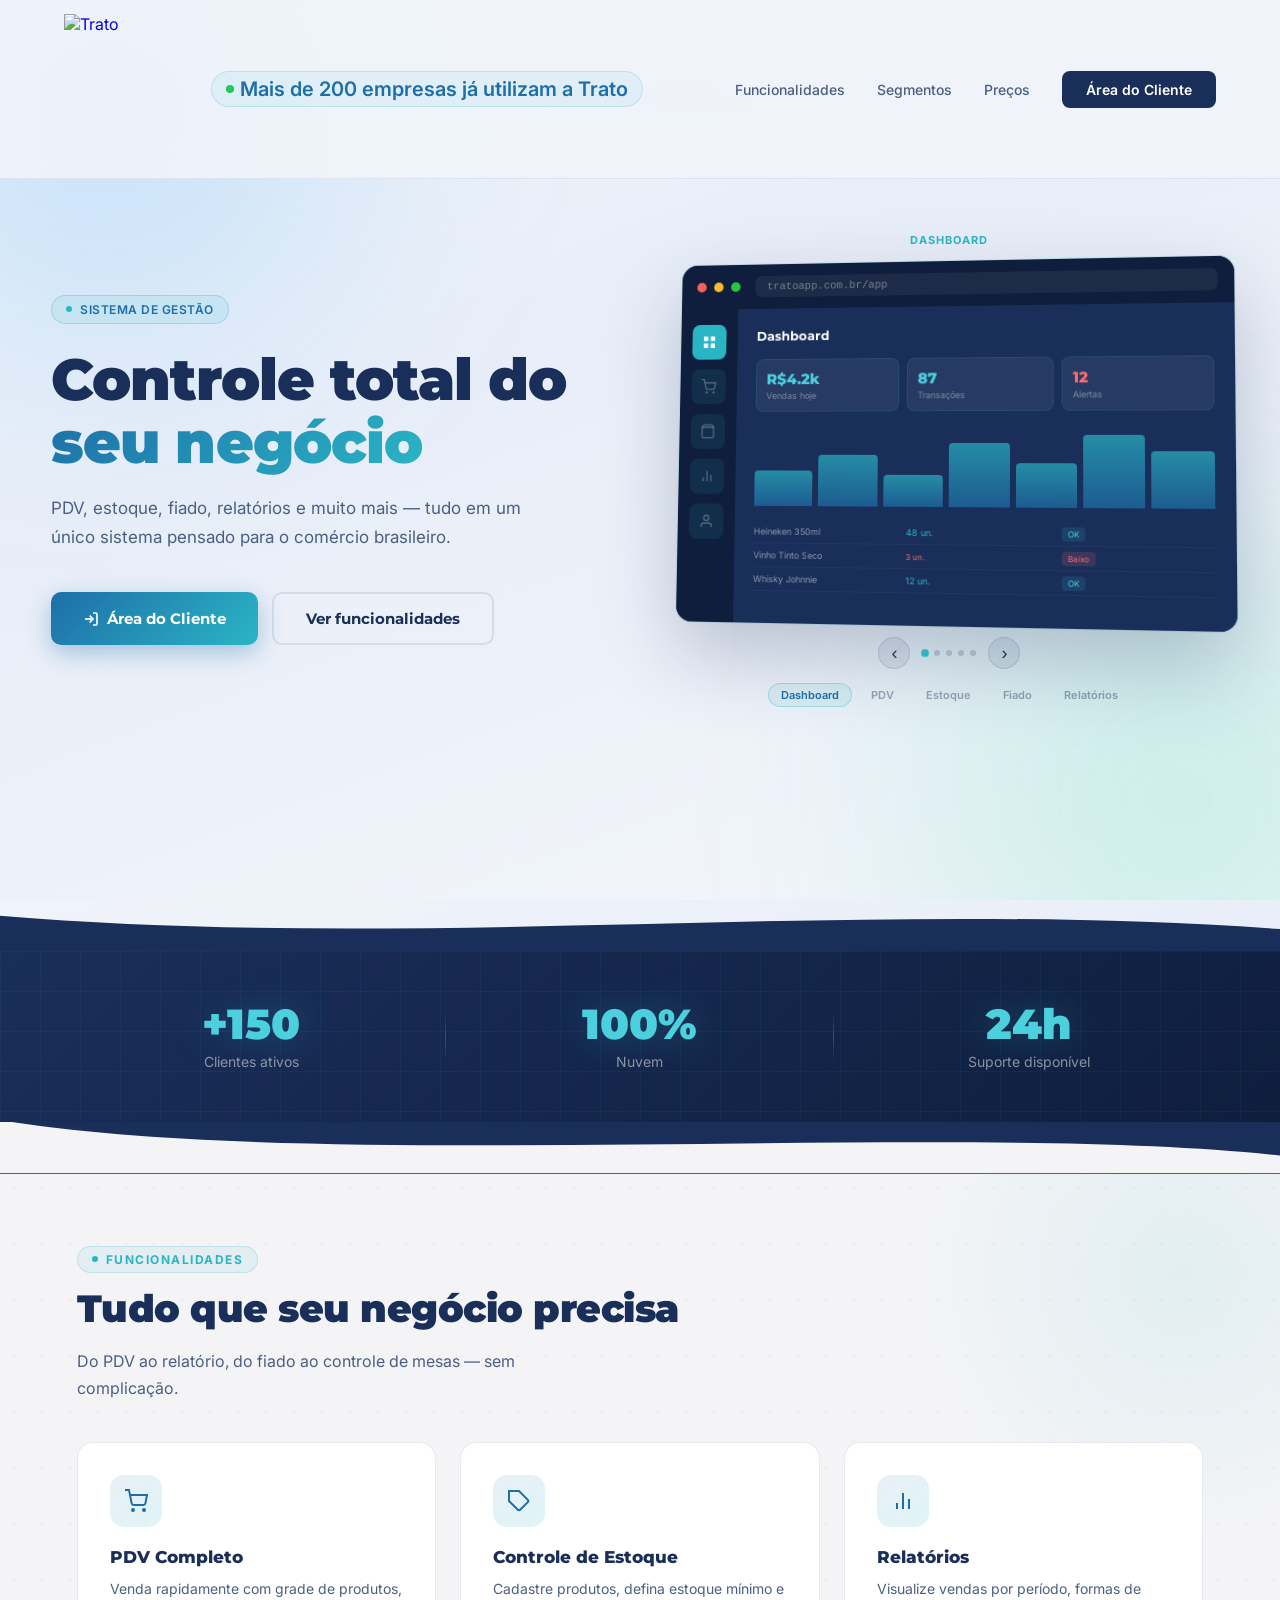
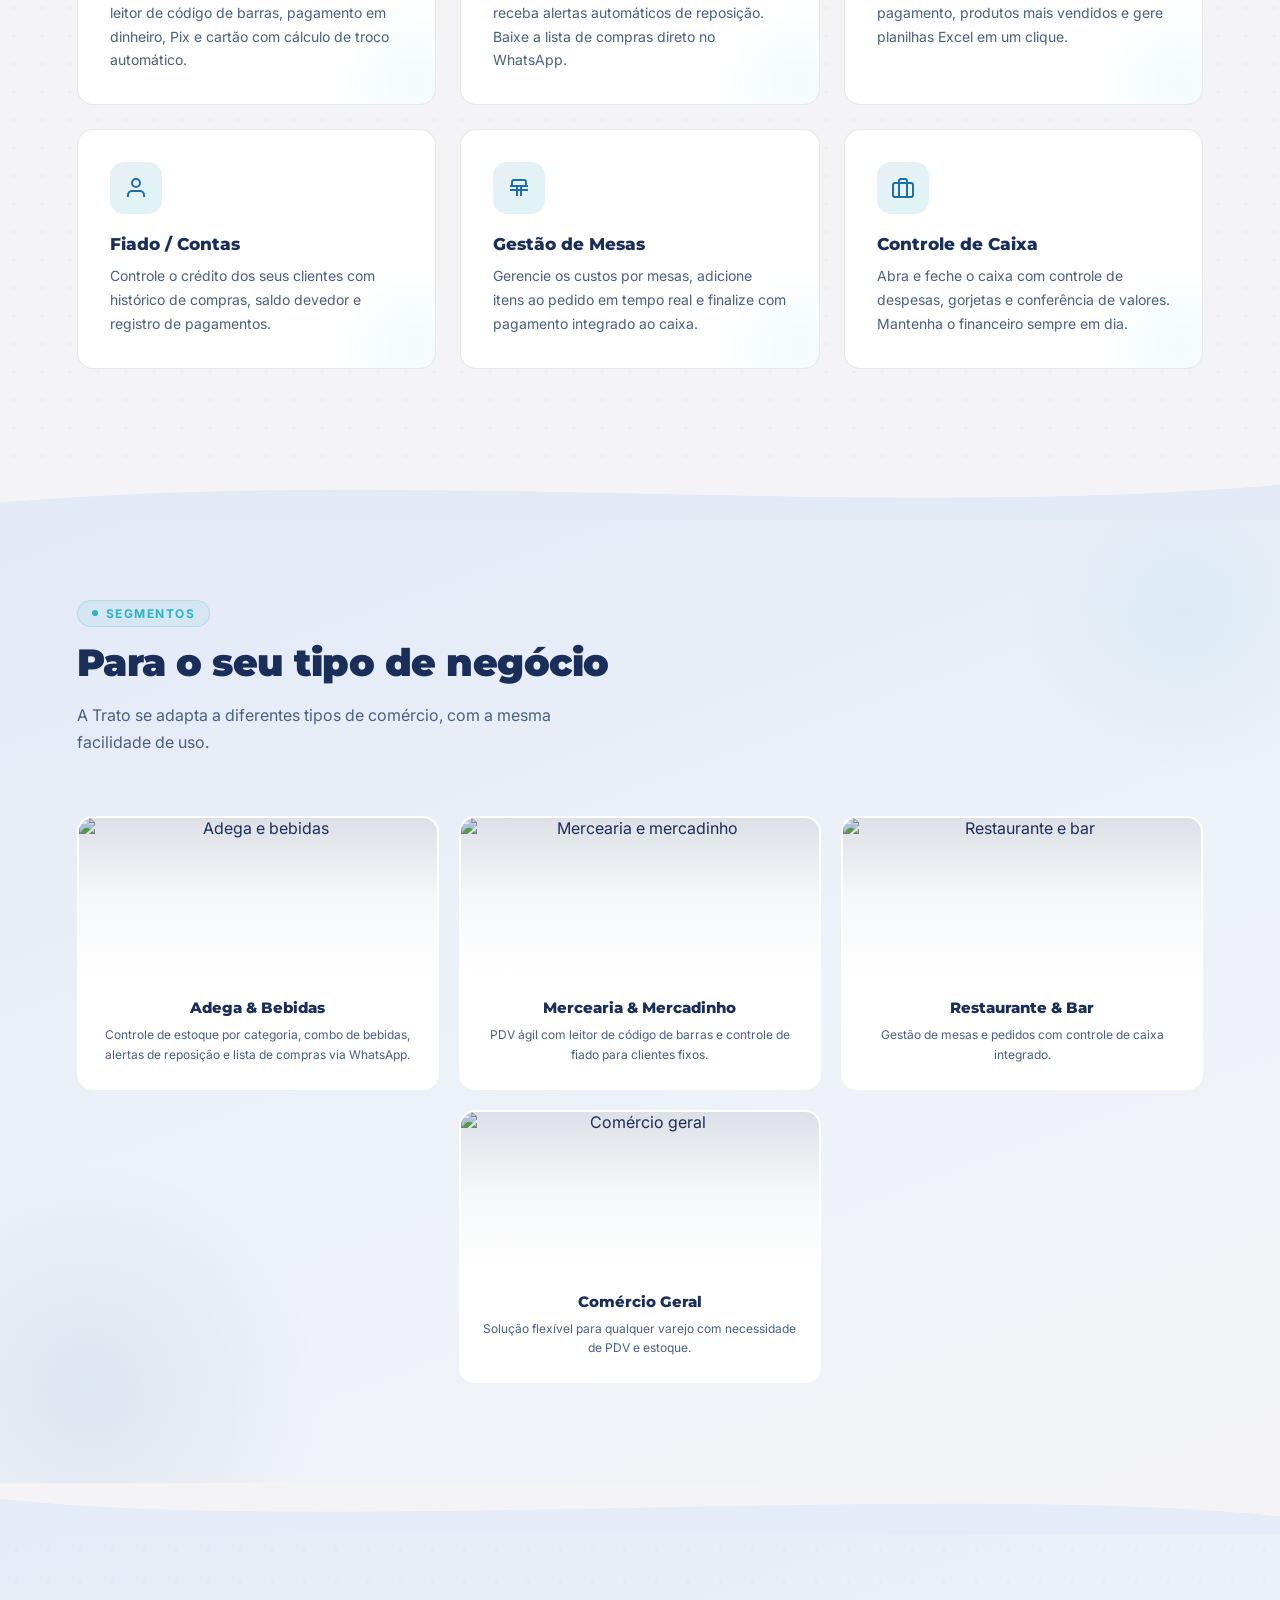
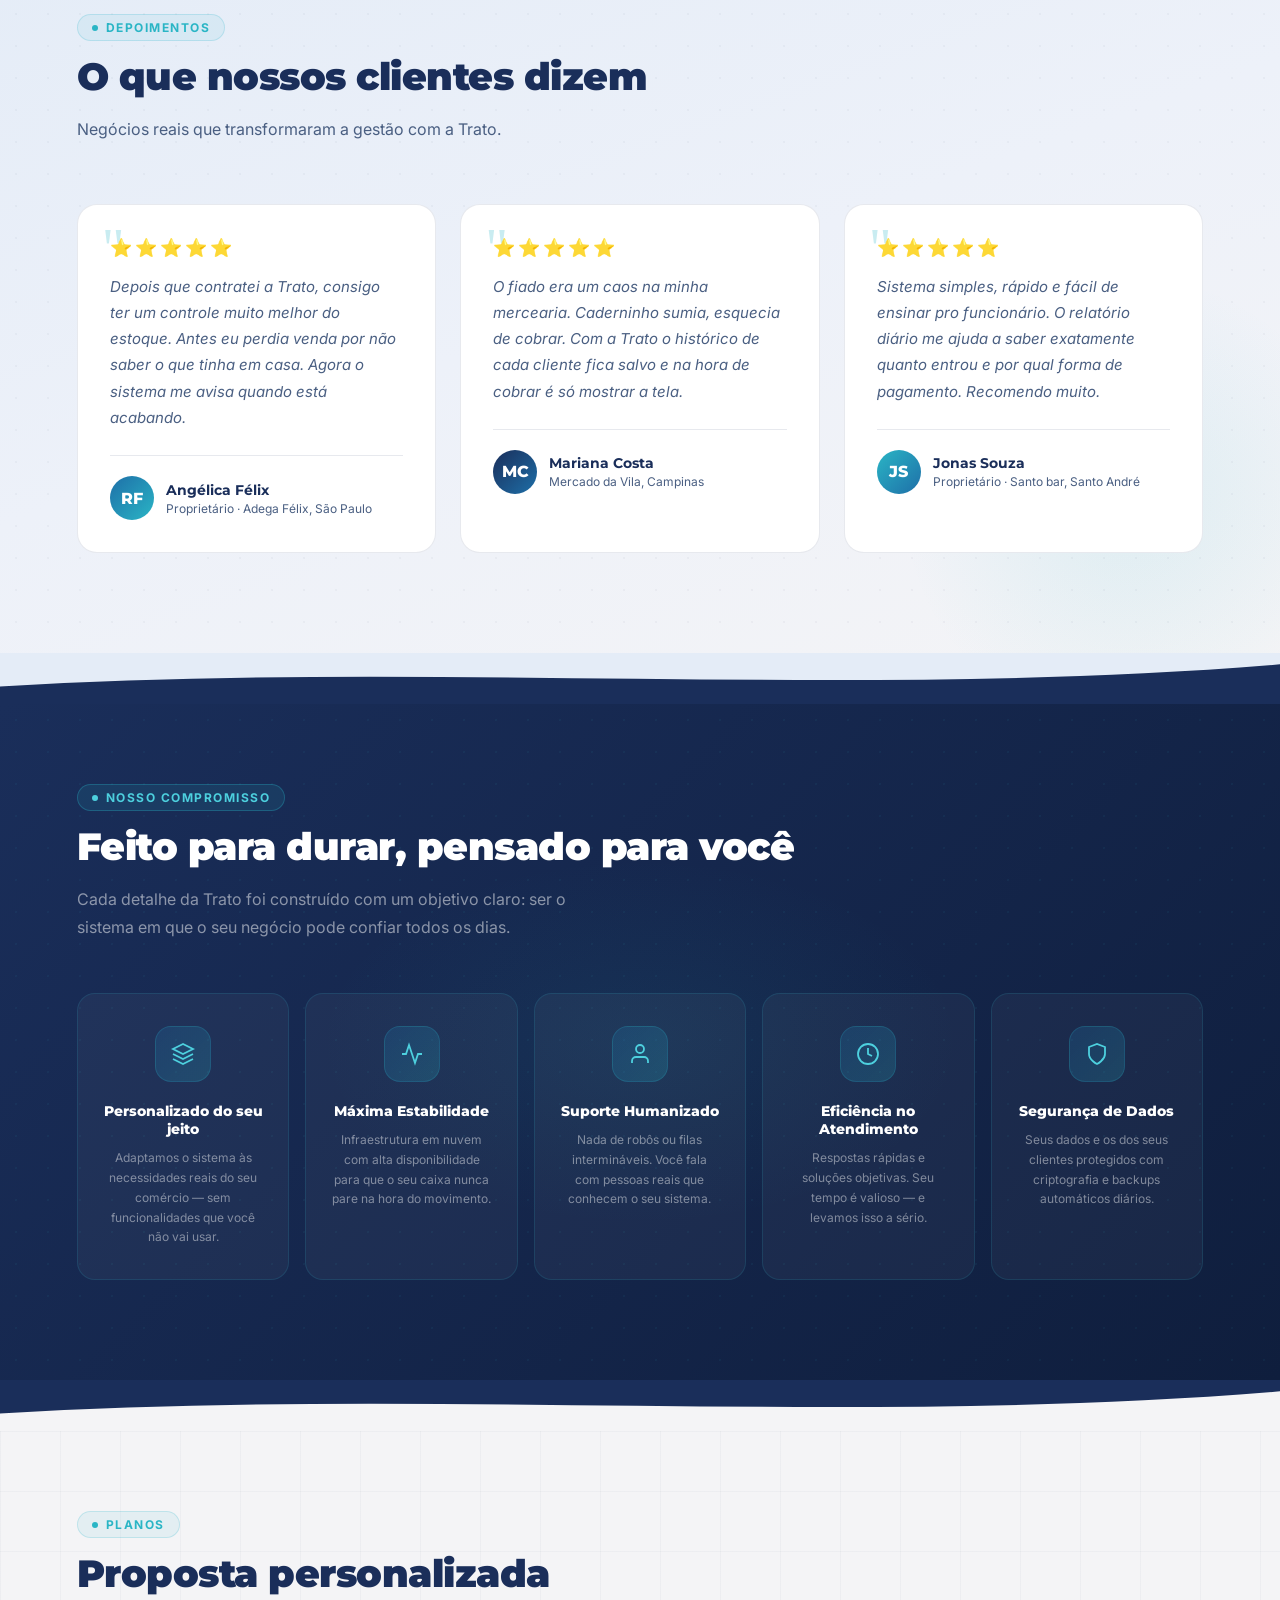
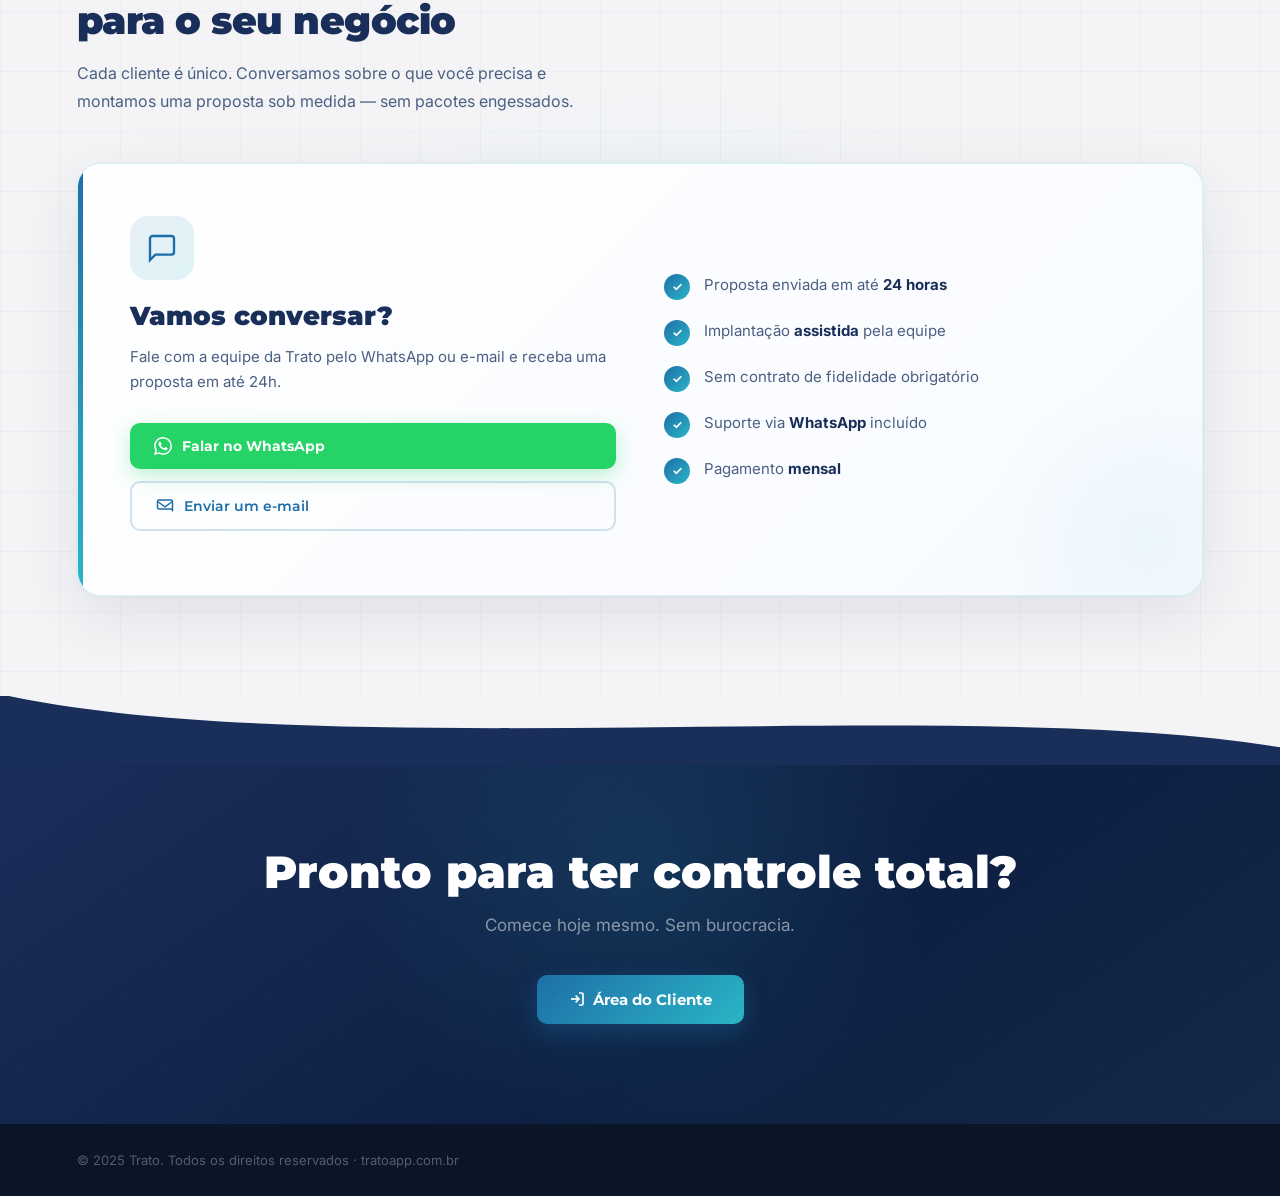
==== commit d5d18067: "Melhorias mobile implementadas (2)" ====
--- a/index.html
+++ b/index.html
@@ -1332,7 +1332,6 @@
       .nav-links { display: none; }
       #nav-mob-btn { display: inline-flex !important; }
       .top-bar { display: none; }
-      nav .nav-logo img { height: 44px !important; max-height: 44px !important; }
 
       .hero { padding: 90px 5% 50px; }
       .hero-inner { grid-template-columns: 1fr; text-align: center; }
@@ -1340,6 +1339,8 @@
       .hero h1 { font-size: clamp(32px, 6vw, 48px); }
       .hero-ctas { justify-content: center; flex-wrap: wrap; }
       .hero-badge { margin: 0 auto; }
+      .hero-topbar { top: 60px; }
+      .hero-topbar-inner { font-size: 12px; padding: 7px 14px; max-width: 90vw; text-align: center; }
 
       .features-grid { grid-template-columns: 1fr 1fr; }
       .segmentos-grid { grid-template-columns: 1fr 1fr; }
@@ -1350,13 +1351,15 @@
     /* ── MOBILE (≤600px) ── */
     @media (max-width: 600px) {
       nav { padding: 10px 4%; }
-      nav .nav-logo img { height: 40px !important; max-height: 40px !important; }
+      .nav-logo img { height: 40px !important; }
 
       .hero { padding: 80px 5% 40px; }
       .hero h1 { font-size: clamp(26px, 8vw, 38px); line-height: 1.2; }
       .hero-sub { font-size: 15px; }
       .hero-ctas { flex-direction: column; align-items: center; gap: 12px; }
       .hero-ctas a, .hero-ctas button { width: 100%; text-align: center; justify-content: center; }
+      .hero-topbar-inner { font-size: 11px; padding: 6px 12px; gap: 6px; }
+      .hero-topbar-arrow { display: none; }
 
       .stats-inner { grid-template-columns: 1fr 1fr; }
       .stat-num { font-size: 32px; }
@@ -1447,7 +1450,33 @@
   }
   }
 
-
+    /* ── HERO TOPBAR ── */
+    .hero-topbar {
+      position: absolute;
+      top: 70px;
+      left: 0; right: 0;
+      display: flex;
+      justify-content: center;
+      z-index: 10;
+      pointer-events: none;
+    }
+    .hero-topbar-inner {
+      display: inline-flex;
+      align-items: center;
+      gap: 10px;
+      background: rgba(255,255,255,0.88);
+      border: 1px solid rgba(42,181,197,0.25);
+      backdrop-filter: blur(12px);
+      padding: 9px 20px;
+      border-radius: 100px;
+      font-size: 13px;
+      color: var(--azul-escuro);
+      box-shadow: 0 4px 20px rgba(26,46,90,0.10);
+      pointer-events: auto;
+    }
+    .hero-topbar-inner strong { color: var(--azul-medio); }
+    .hero-topbar-pill { font-size: 14px; }
+    .hero-topbar-arrow { color: var(--teal); font-weight: 700; }
 
   
     /* ── CARROSSEL ── */
@@ -1625,17 +1654,13 @@
   grid-column: 1 / -1;
 }
 .top-bar {
-  display: flex;
   align-items: center;
-  justify-content: center;
   gap: 6px;
 }
 
 .dot {
   width: 8px;
   height: 8px;
-  min-width: 8px;
-  flex-shrink: 0;
   background: #22c55e;
   border-radius: 50%;
   animation: pulse 1.5s infinite;
@@ -1675,6 +1700,15 @@
     <!-- Blurs laterais decorativos -->
     <div class="hero-blur-left">
           </div>
+    <!-- Faixa topo -->
+    <div class="hero-topbar">
+      <div class="hero-topbar-inner">
+        <span class="hero-topbar-pill">⭐</span>
+        <span>Mais de <strong>200 empresas</strong> já utilizam a Trato</span>
+        <span class="hero-topbar-arrow">→</span>
+      </div>
+    </div>
+
     <div class="hero-inner">
       <div>
         <div class="hero-badge">Sistema de Gestão</div>
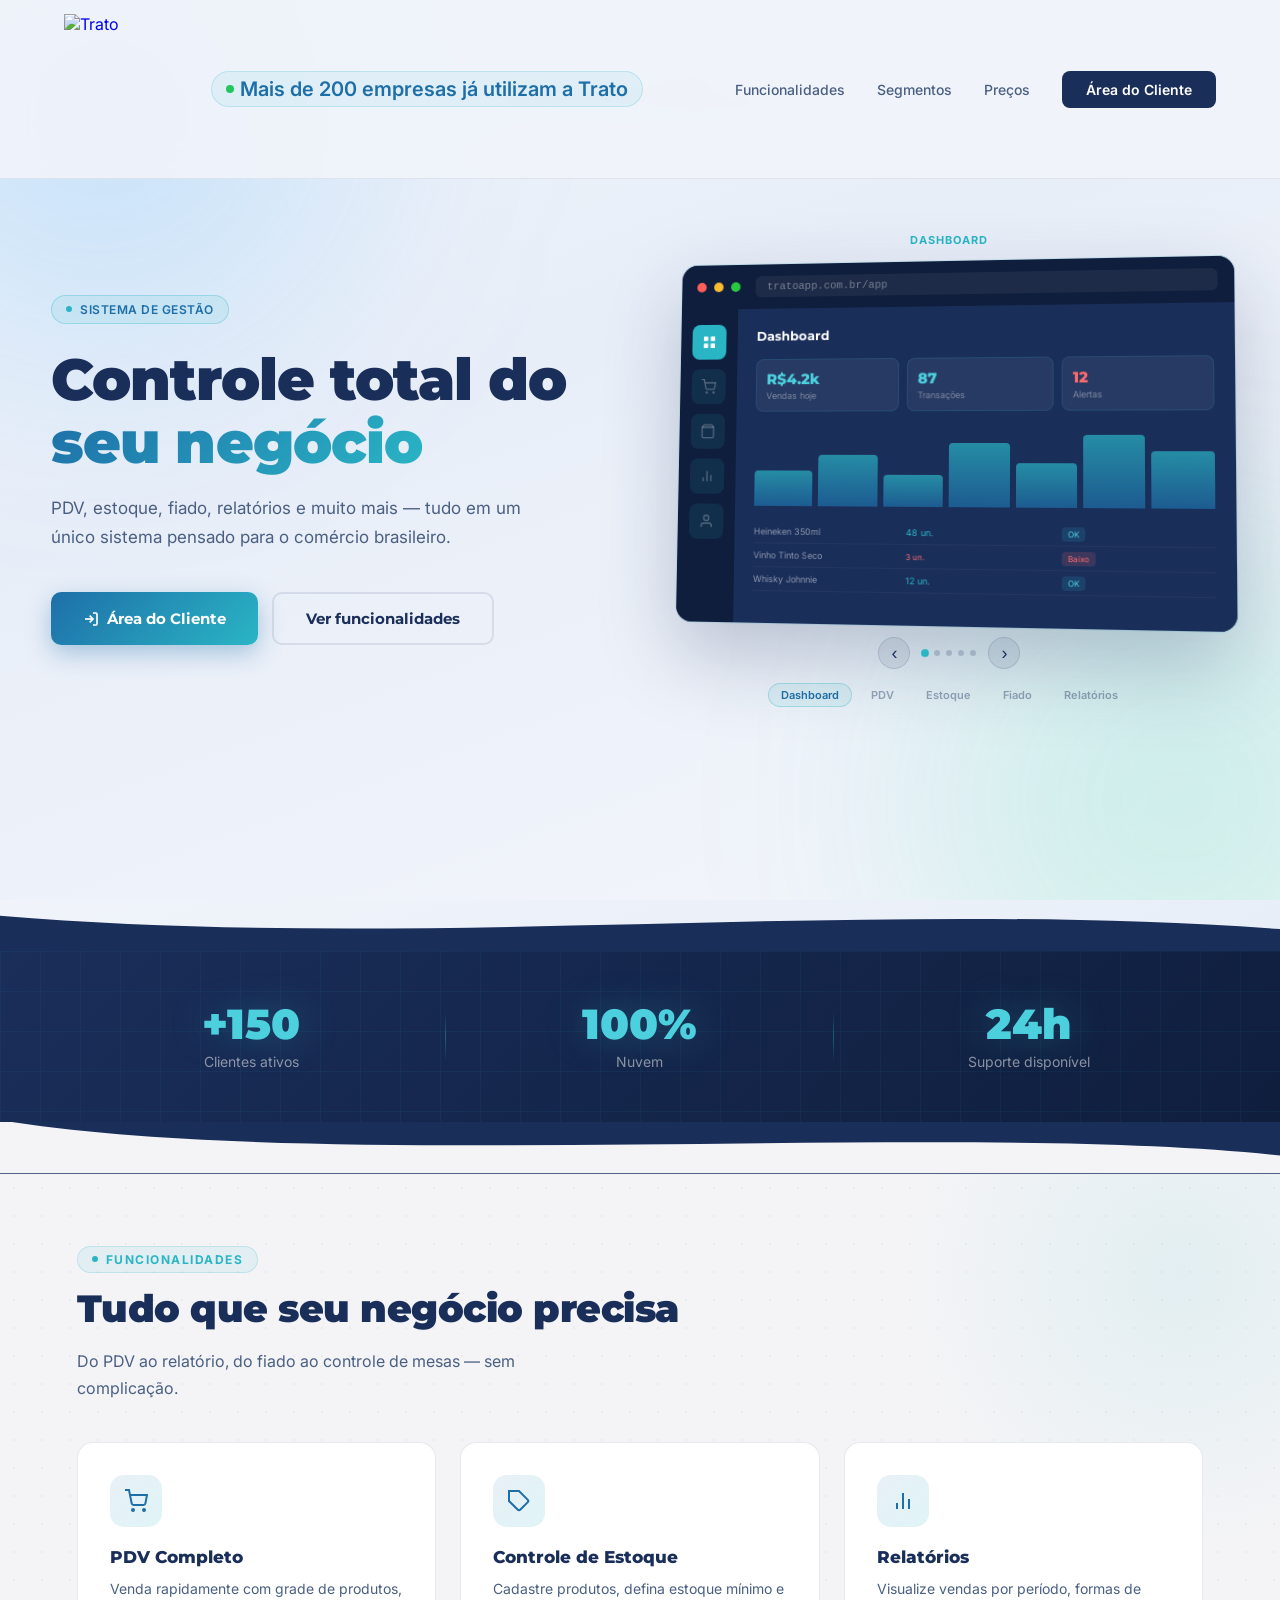
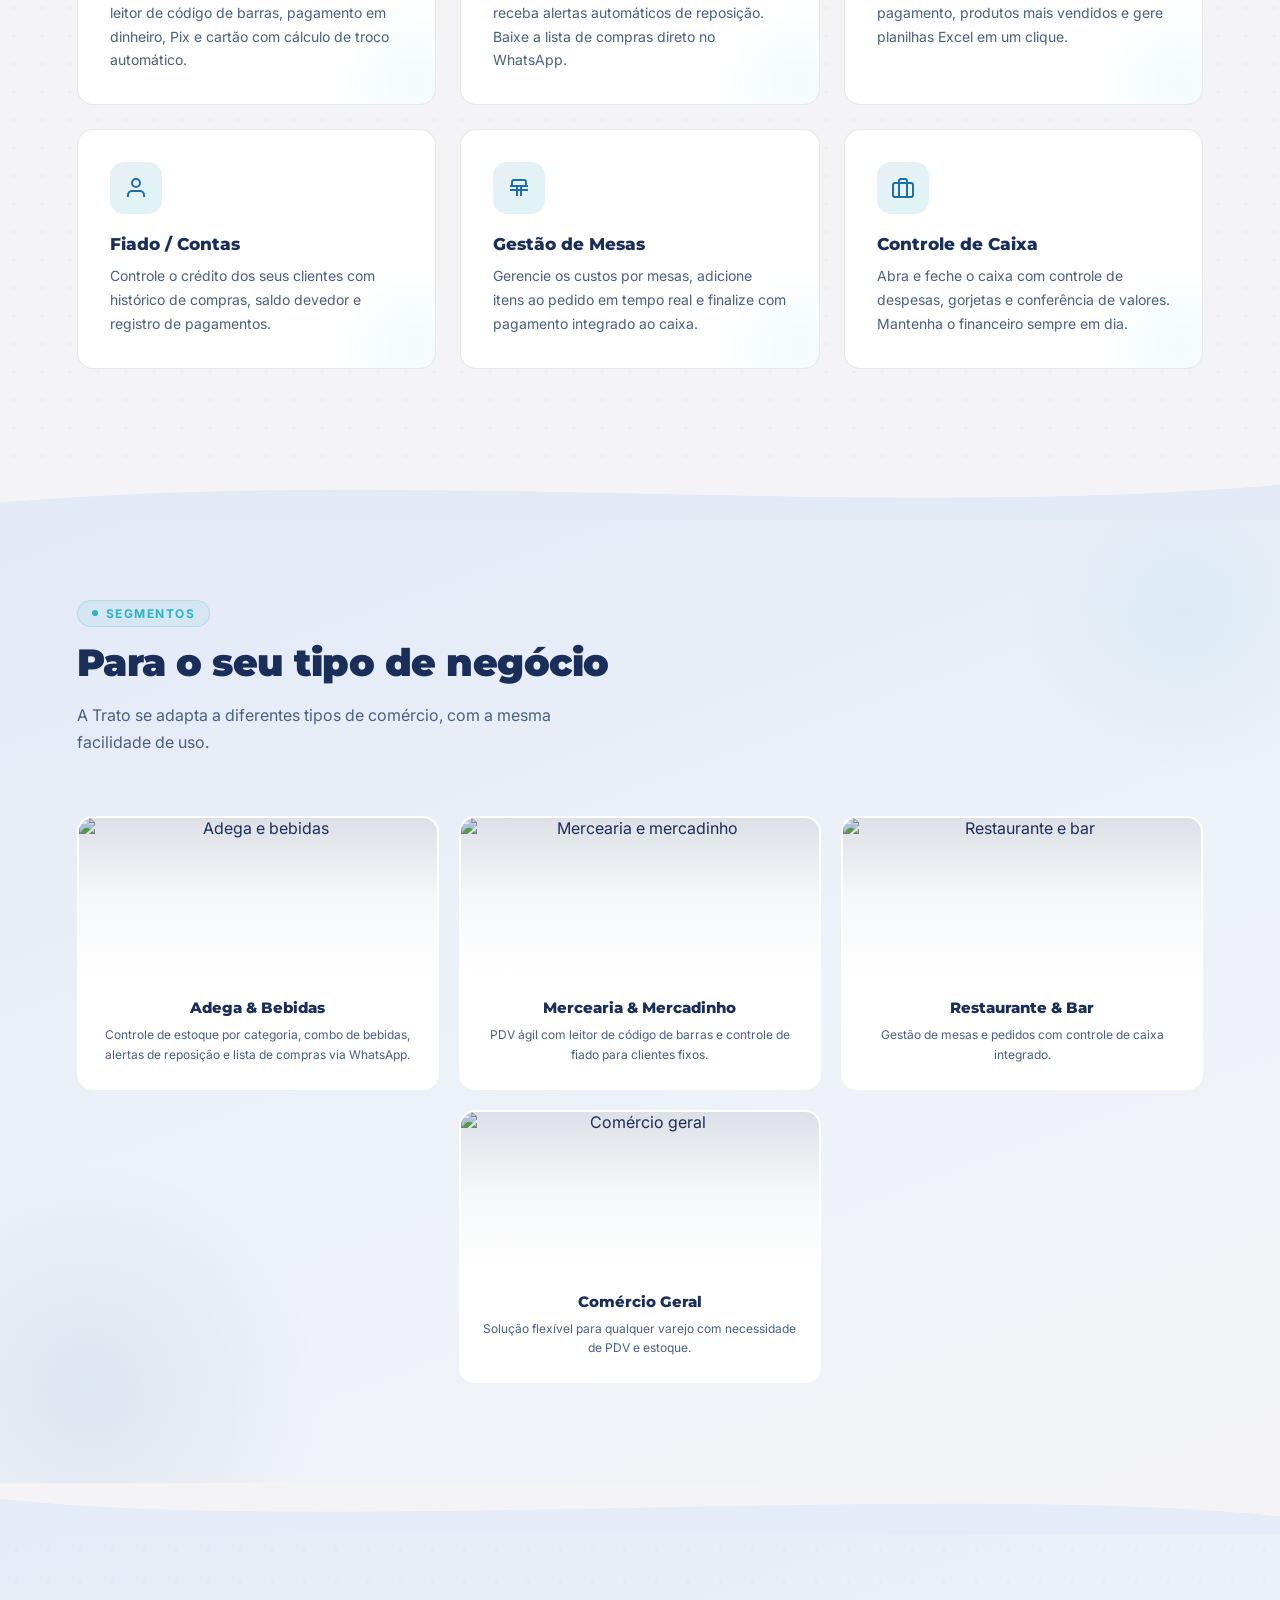
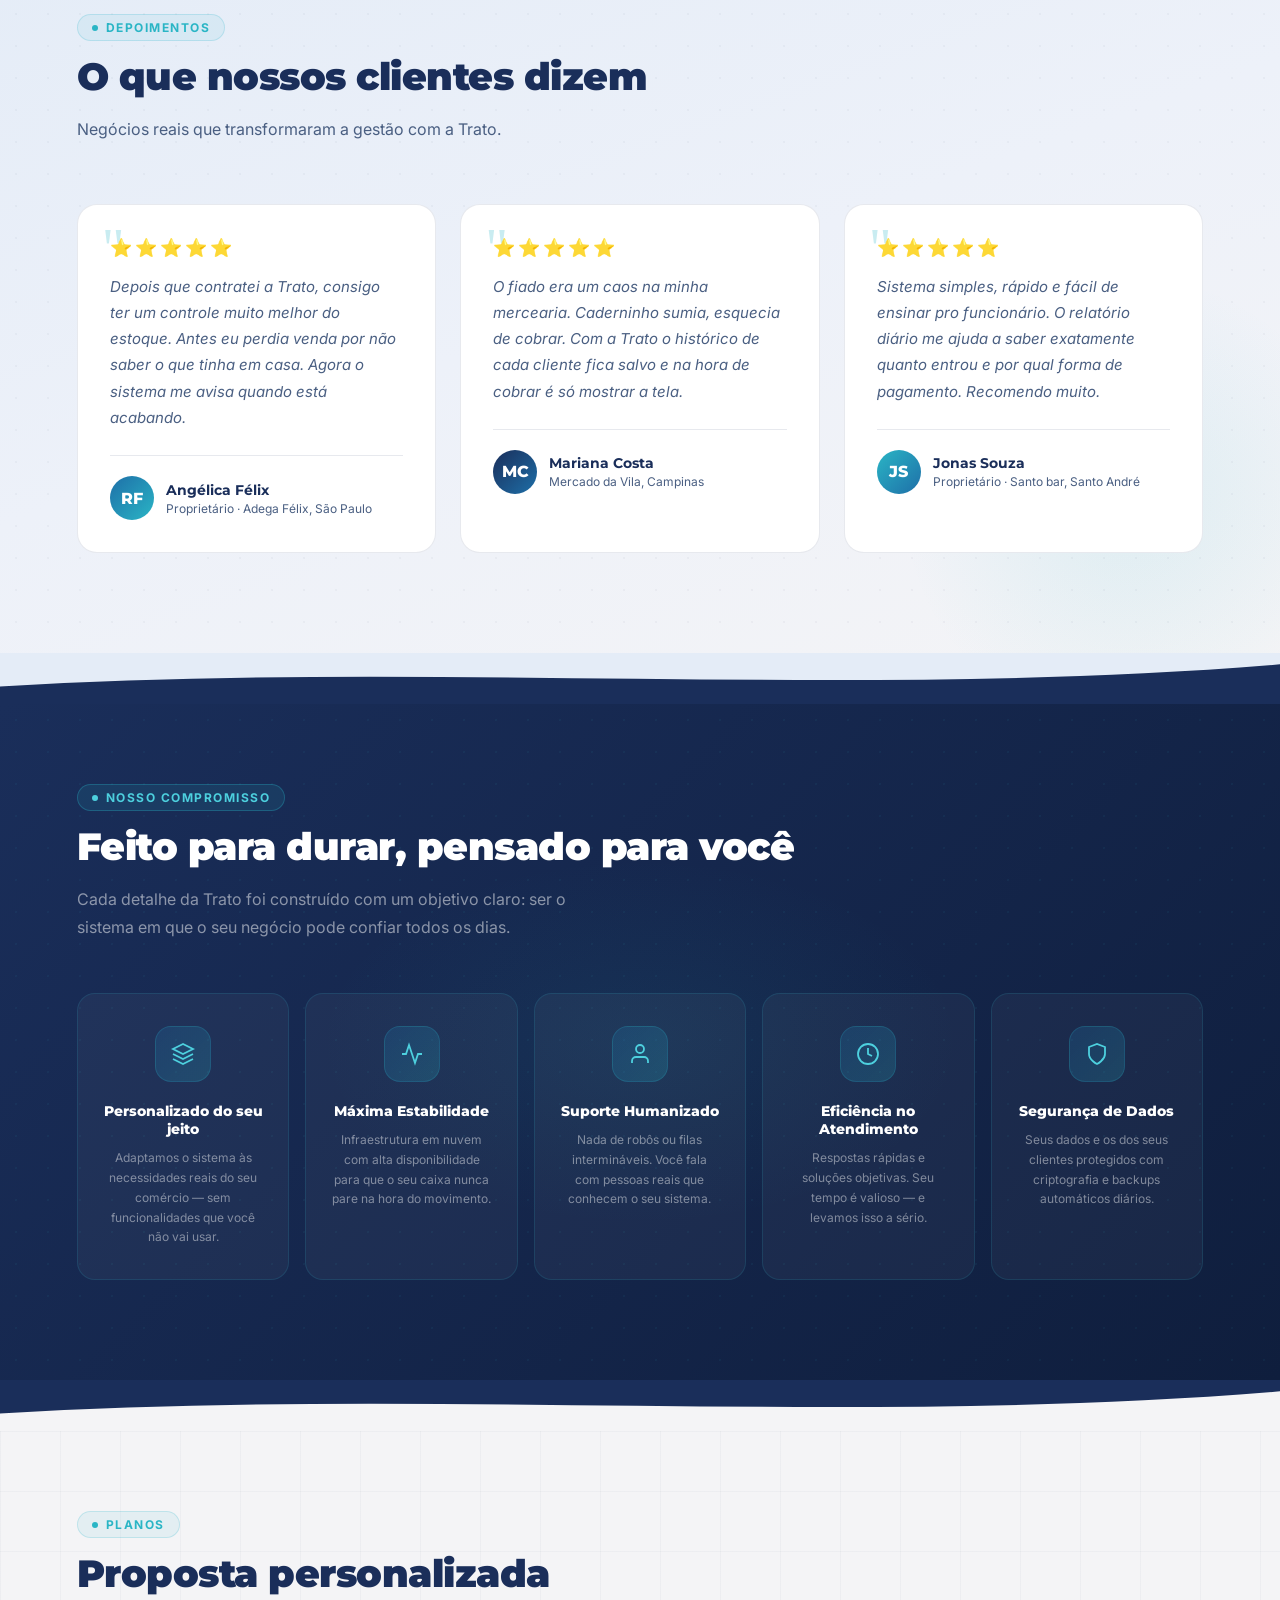
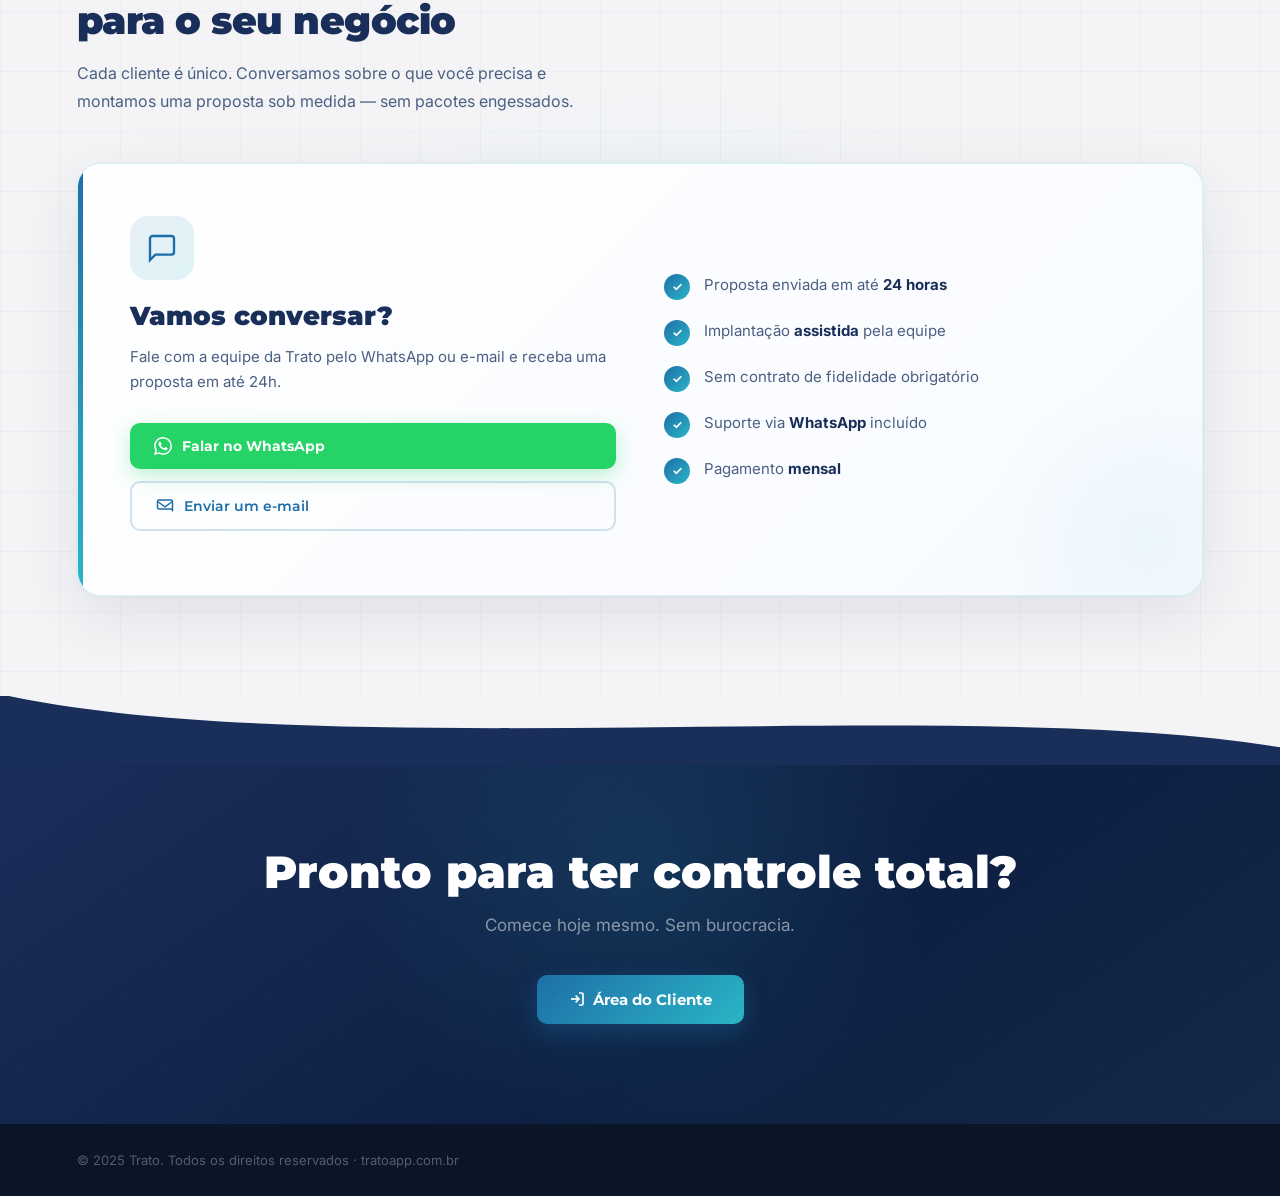
==== commit 32050fde: "Melhorias mobile (3)" ====
--- a/index.html
+++ b/index.html
@@ -126,9 +126,6 @@
       padding: 5px 14px;
       border-radius: 100px;
       white-space: nowrap;
-      display: inline-flex;
-      align-items: center;
-      gap: 7px;
     }
 
     /* ── HERO ── */
@@ -1654,7 +1651,9 @@
   grid-column: 1 / -1;
 }
 .top-bar {
+  display: flex;
   align-items: center;
+  justify-content: center;
   gap: 6px;
 }
 
@@ -1703,7 +1702,7 @@
     <!-- Faixa topo -->
     <div class="hero-topbar">
       <div class="hero-topbar-inner">
-        <span class="hero-topbar-pill">⭐</span>
+        <span class="dot" style="width:8px;height:8px;min-width:8px;flex-shrink:0;display:inline-block;"></span>
         <span>Mais de <strong>200 empresas</strong> já utilizam a Trato</span>
         <span class="hero-topbar-arrow">→</span>
       </div>
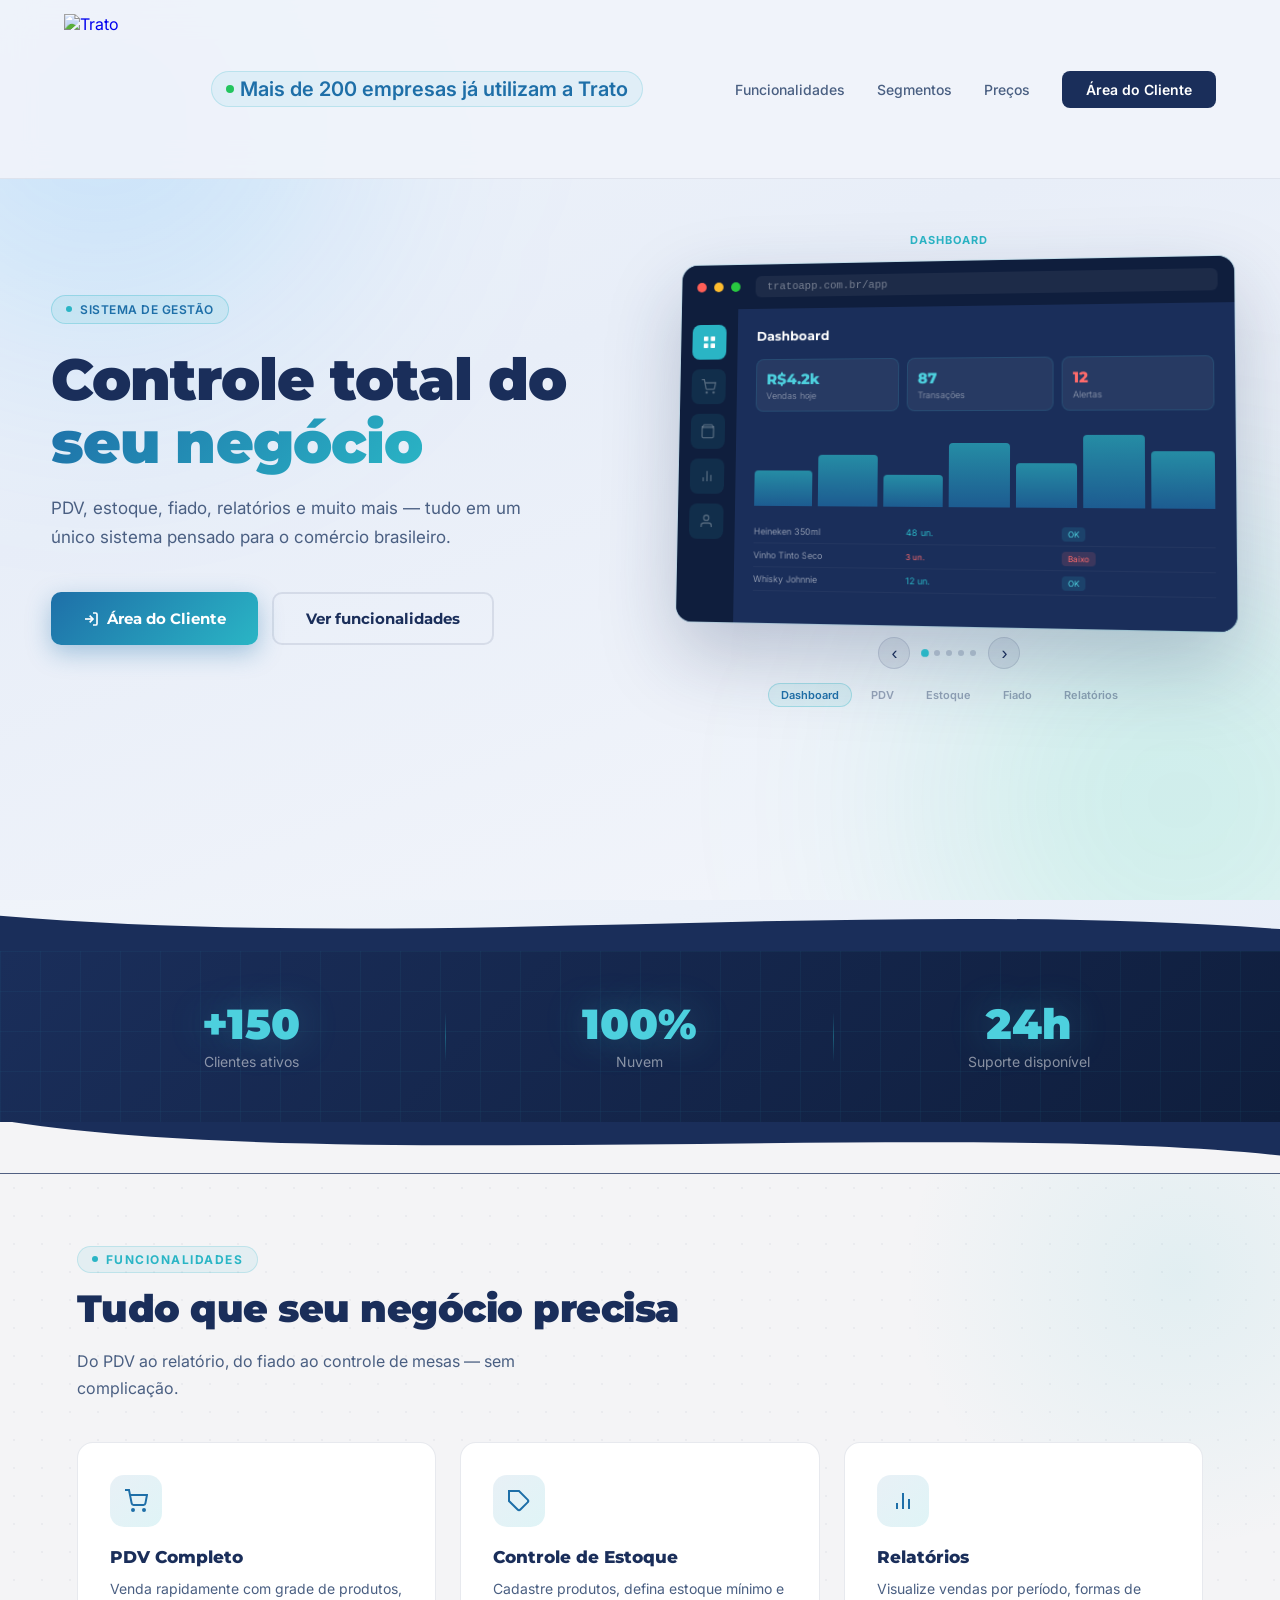
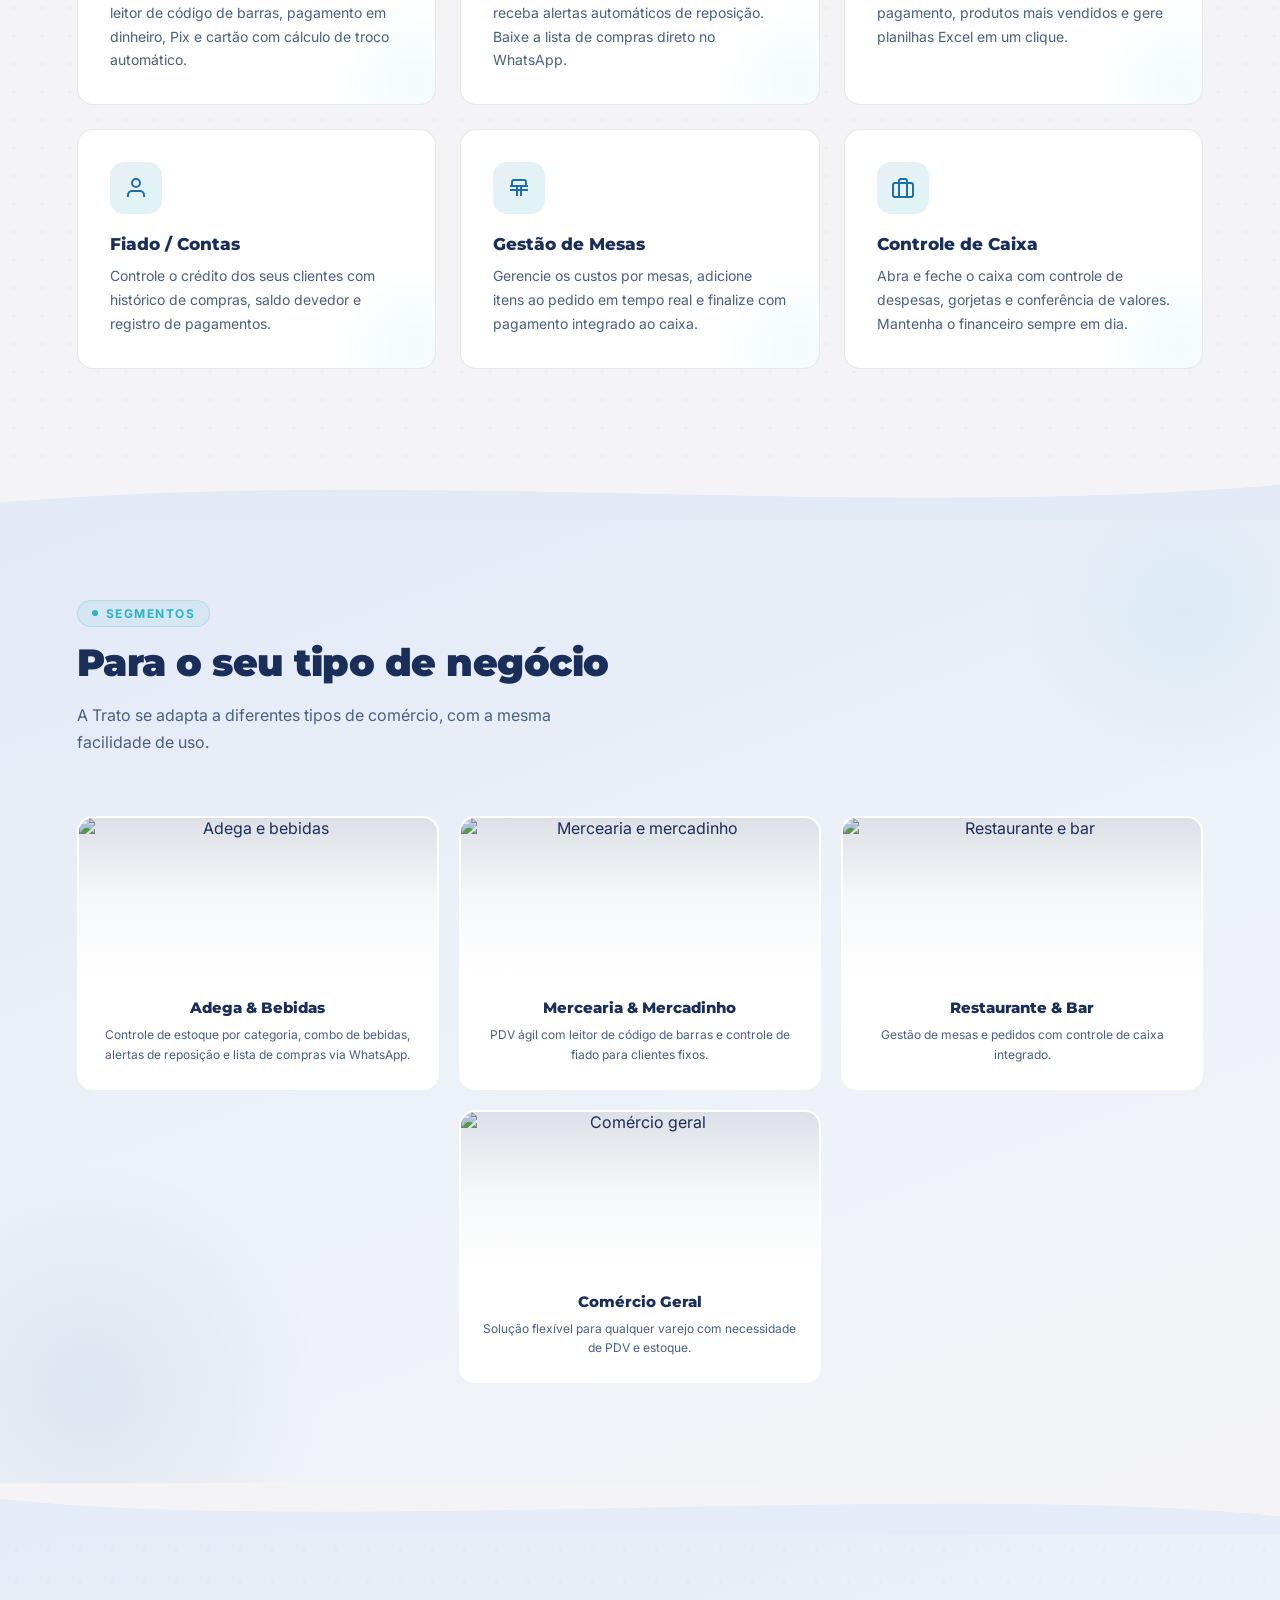
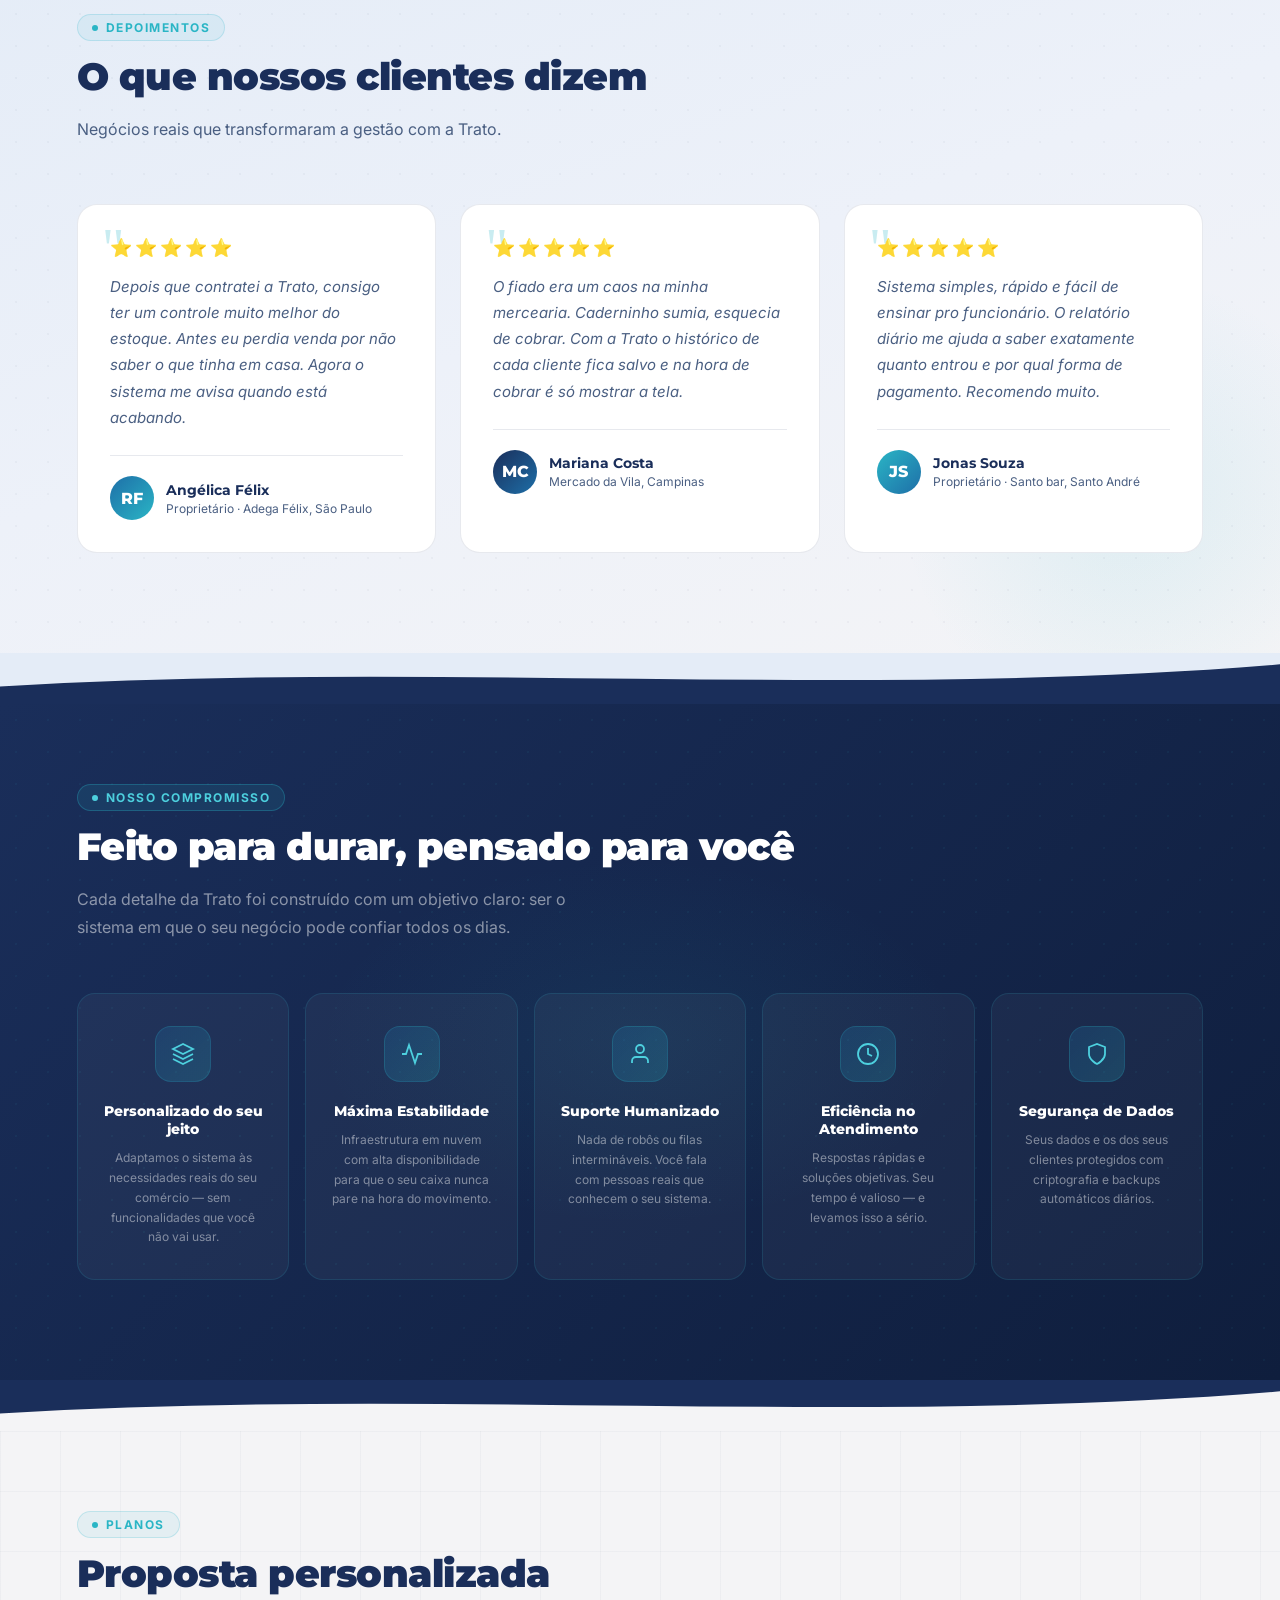
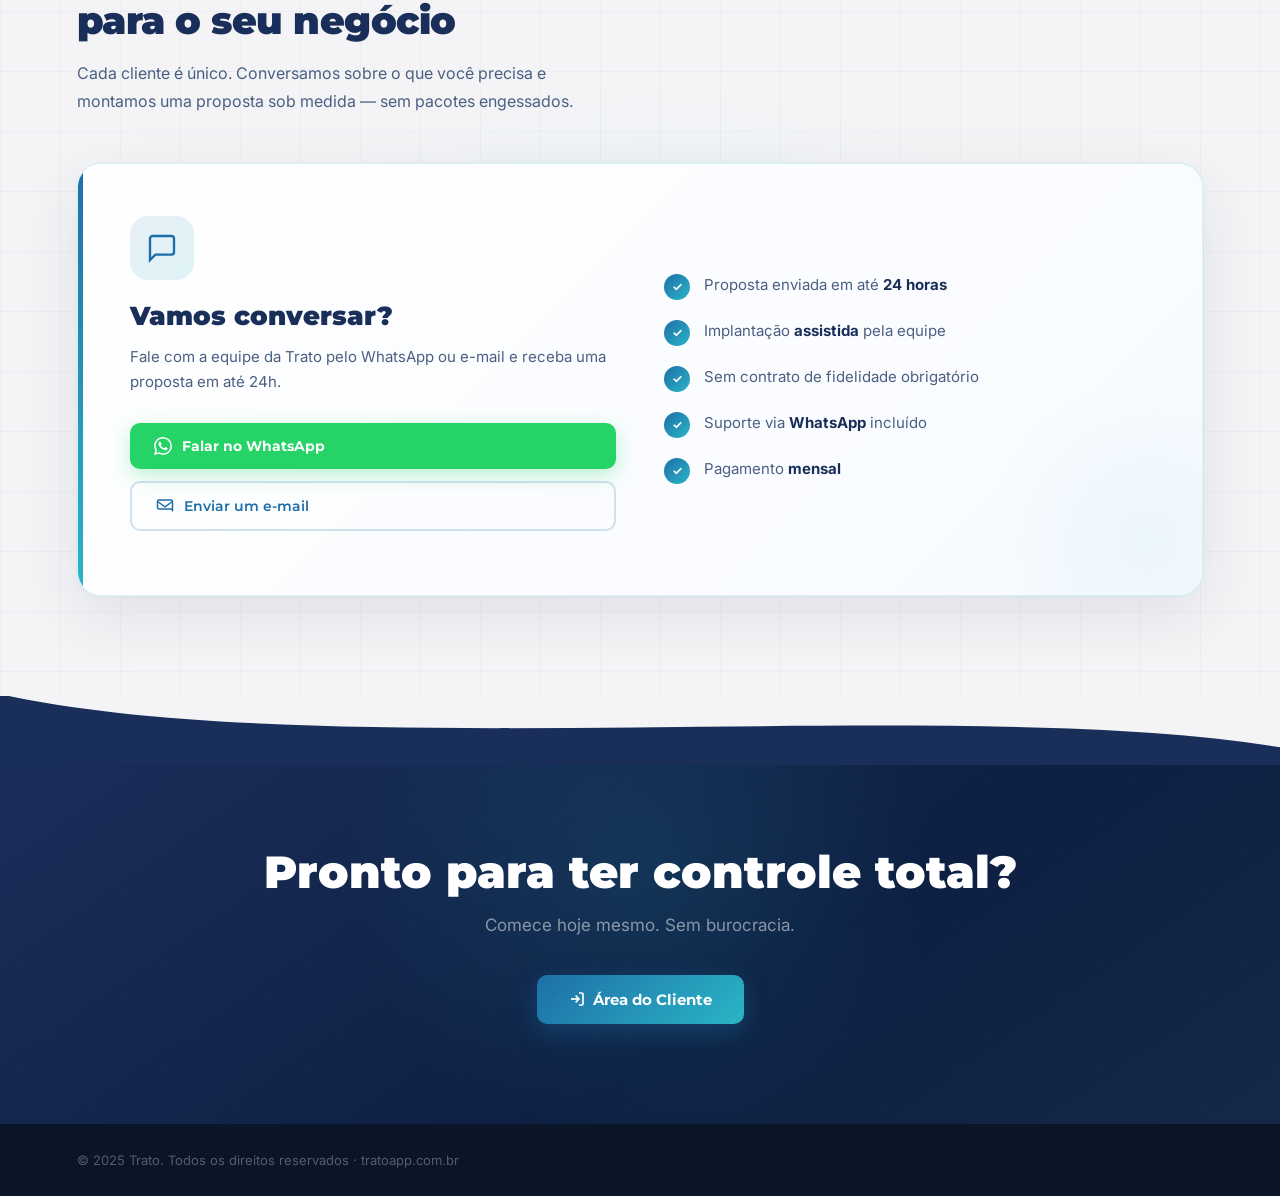
==== commit aadfc88b: "Melhorias mobile (4)" ====
--- a/index.html
+++ b/index.html
@@ -1699,15 +1699,6 @@
     <!-- Blurs laterais decorativos -->
     <div class="hero-blur-left">
           </div>
-    <!-- Faixa topo -->
-    <div class="hero-topbar">
-      <div class="hero-topbar-inner">
-        <span class="dot" style="width:8px;height:8px;min-width:8px;flex-shrink:0;display:inline-block;"></span>
-        <span>Mais de <strong>200 empresas</strong> já utilizam a Trato</span>
-        <span class="hero-topbar-arrow">→</span>
-      </div>
-    </div>
-
     <div class="hero-inner">
       <div>
         <div class="hero-badge">Sistema de Gestão</div>
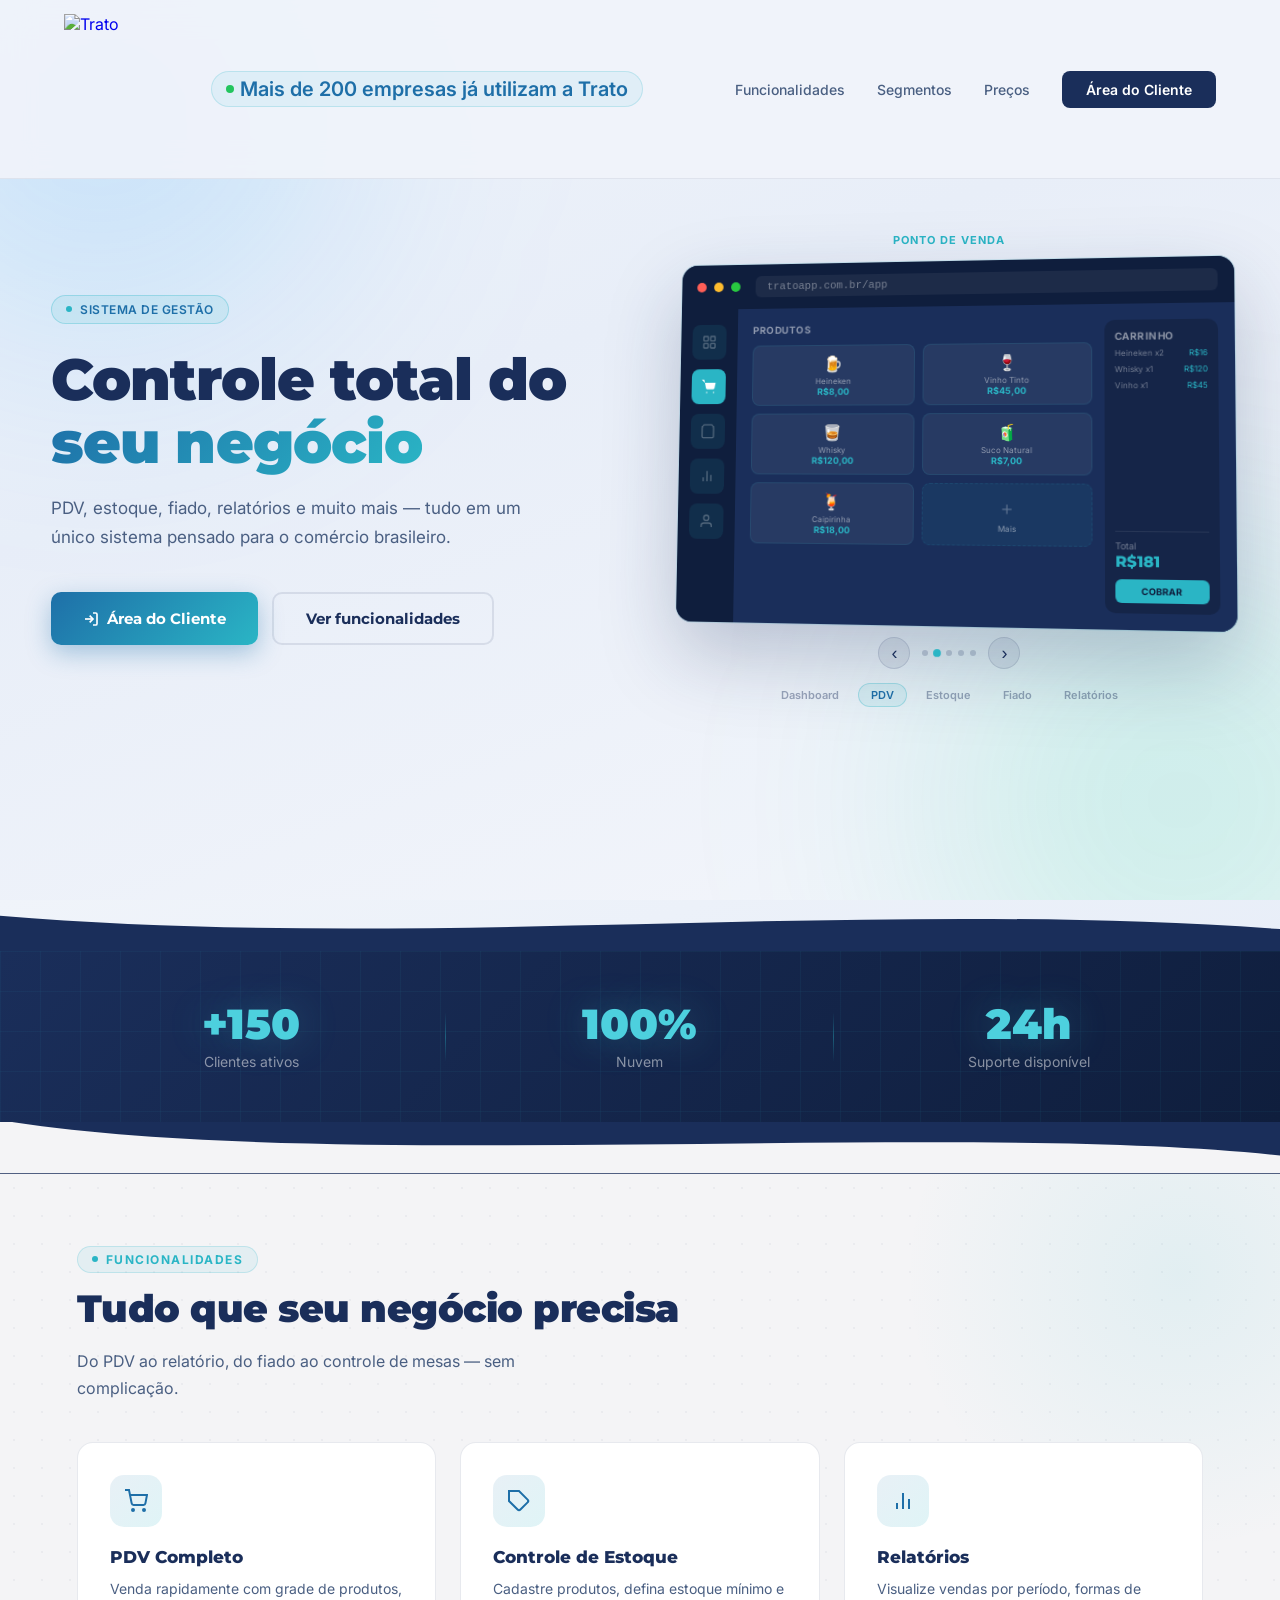
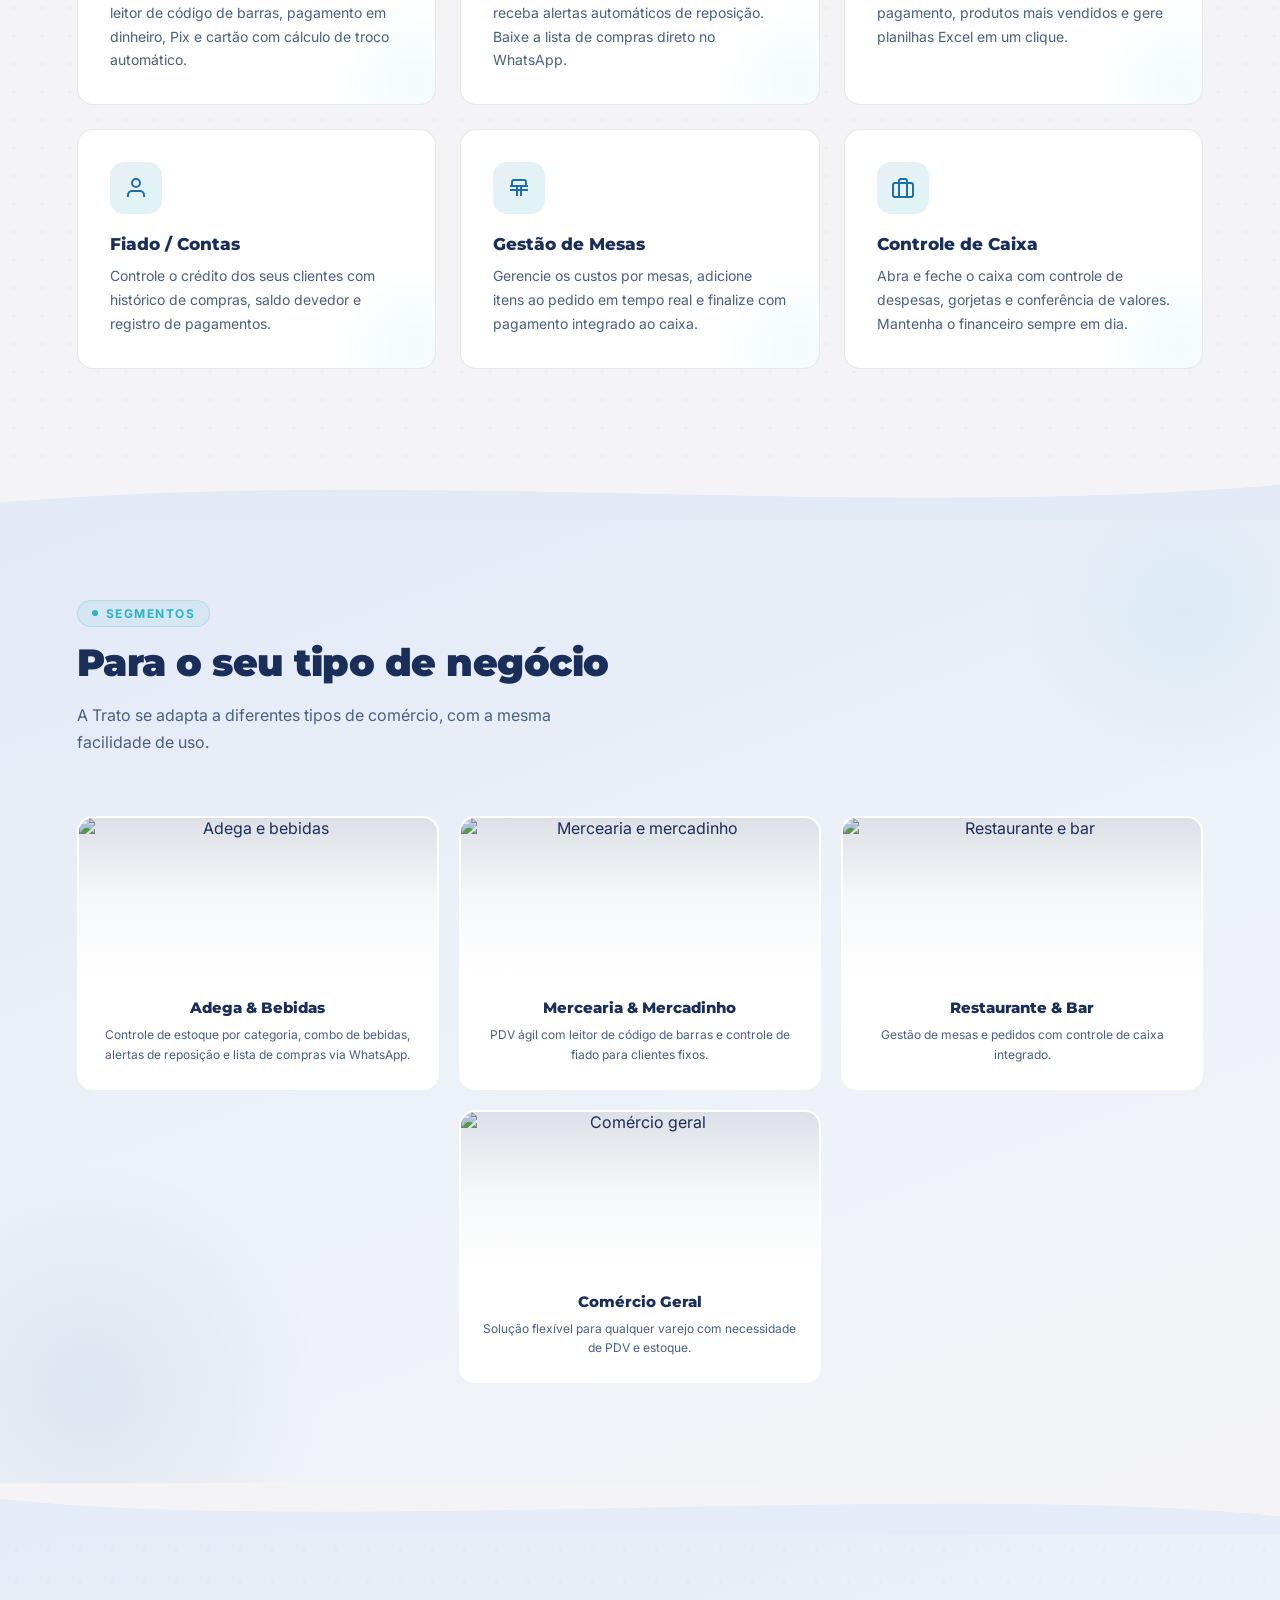
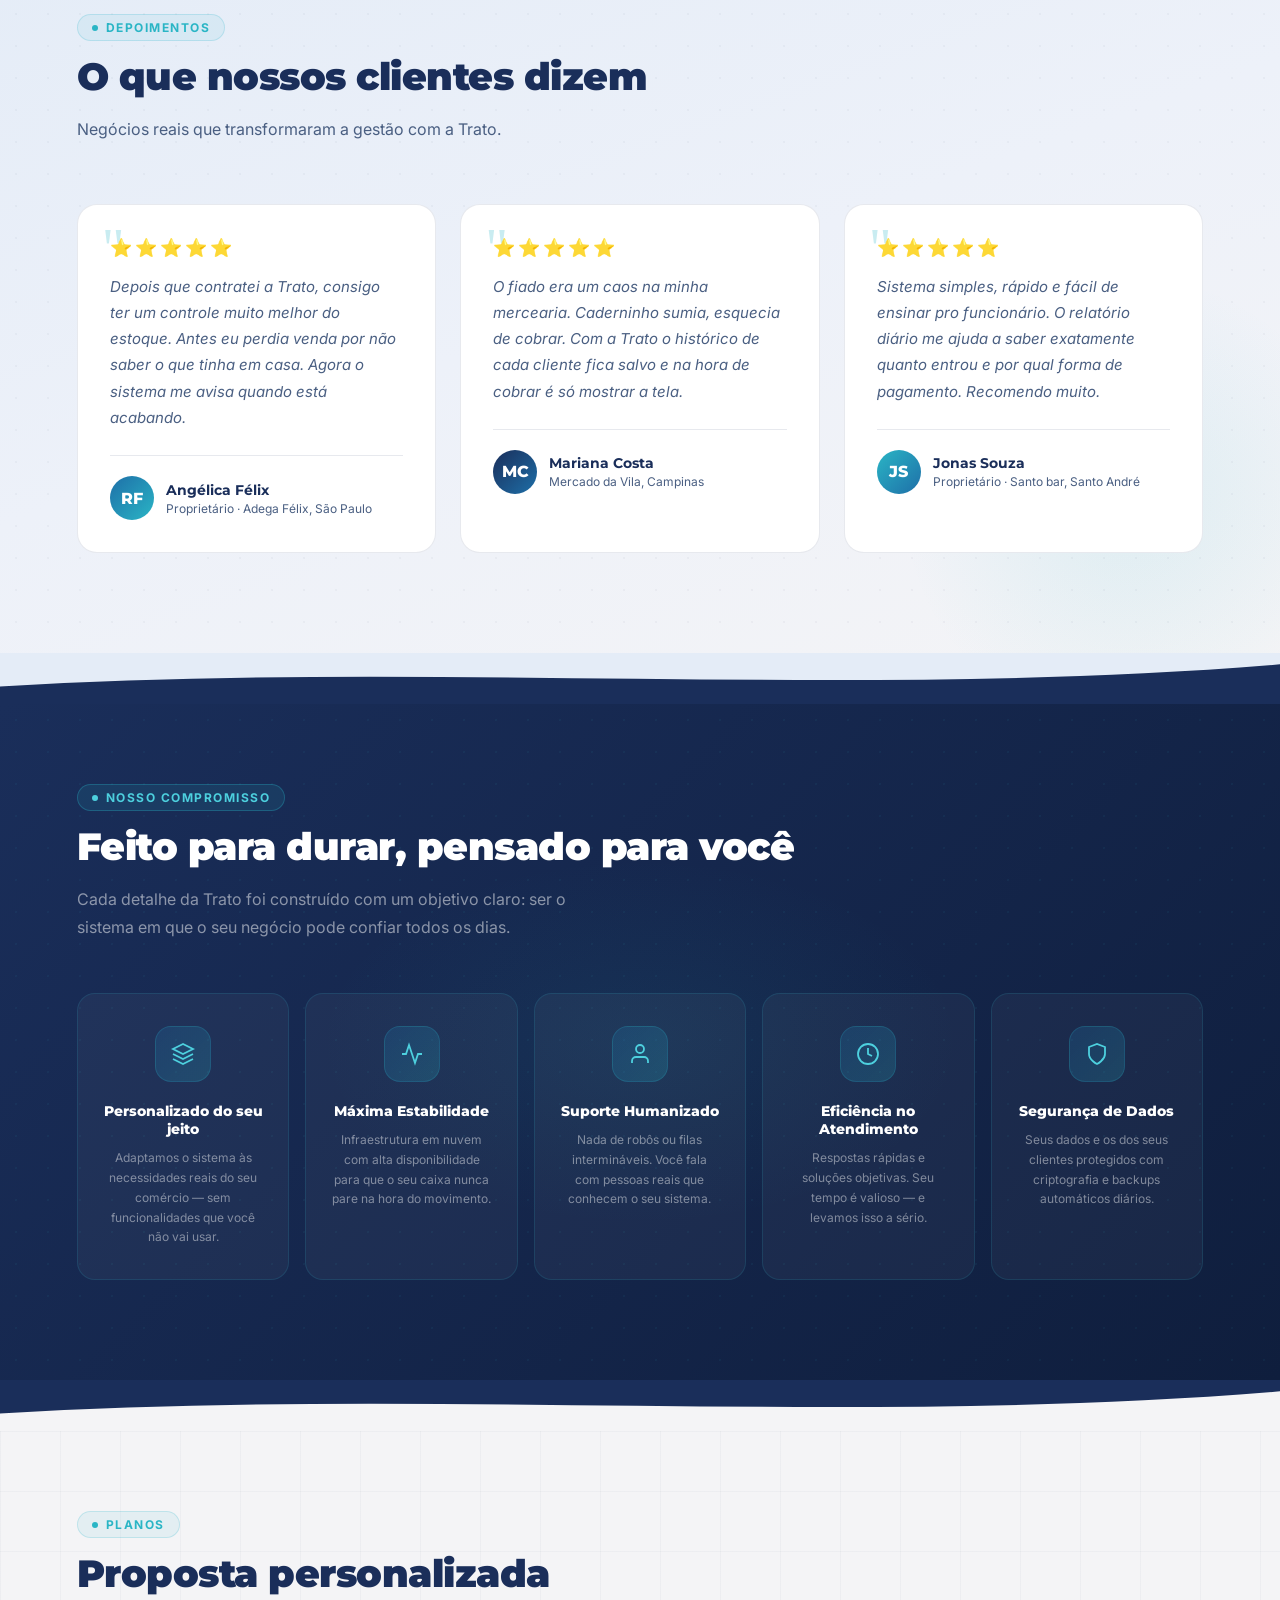
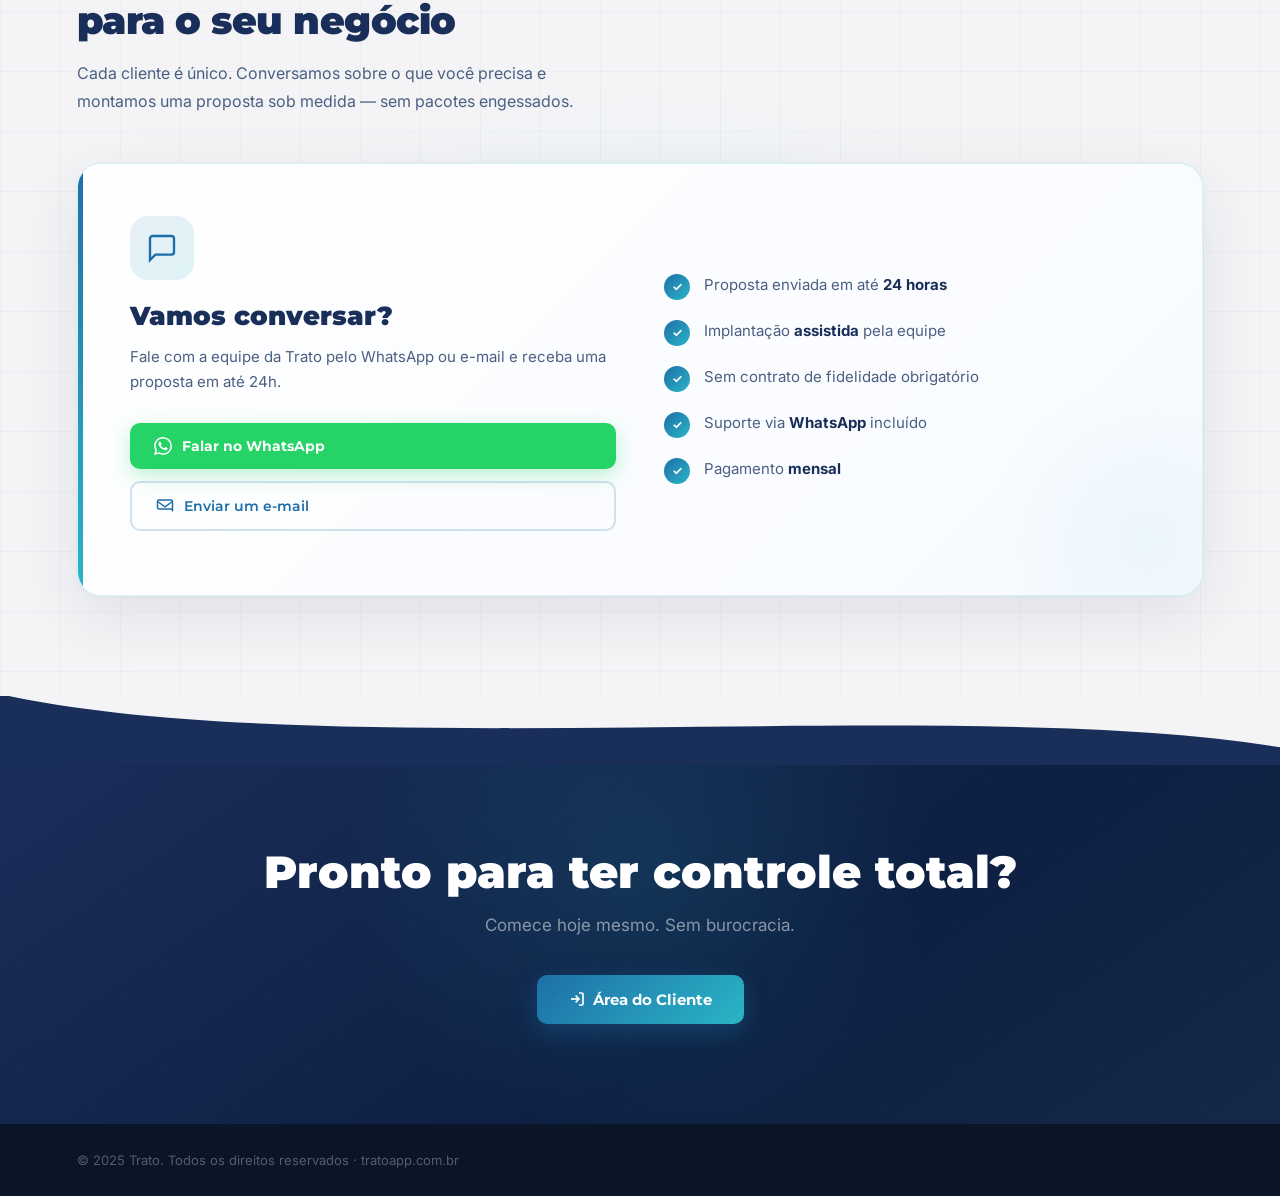
==== commit eebfb368: "melhorias mobile (6)" ====
--- a/index.html
+++ b/index.html
@@ -1329,6 +1329,7 @@
       .nav-links { display: none; }
       #nav-mob-btn { display: inline-flex !important; }
       .top-bar { display: none; }
+      .hero-topbar { display: flex; }
 
       .hero { padding: 90px 5% 50px; }
       .hero-inner { grid-template-columns: 1fr; text-align: center; }
@@ -1452,7 +1453,7 @@
       position: absolute;
       top: 70px;
       left: 0; right: 0;
-      display: flex;
+      display: none;
       justify-content: center;
       z-index: 10;
       pointer-events: none;
@@ -1699,6 +1700,15 @@
     <!-- Blurs laterais decorativos -->
     <div class="hero-blur-left">
           </div>
+    <!-- Faixa topo -->
+    <div class="hero-topbar">
+      <div class="hero-topbar-inner">
+        <span class="dot" style="width:8px;height:8px;min-width:8px;flex-shrink:0;display:inline-block;border-radius:50%;background:#22c55e;animation:pulse 1.5s infinite;"></span>
+        <span>Mais de <strong>200 empresas</strong> já utilizam a Trato</span>
+        <span class="hero-topbar-arrow">→</span>
+      </div>
+    </div>
+
     <div class="hero-inner">
       <div>
         <div class="hero-badge">Sistema de Gestão</div>
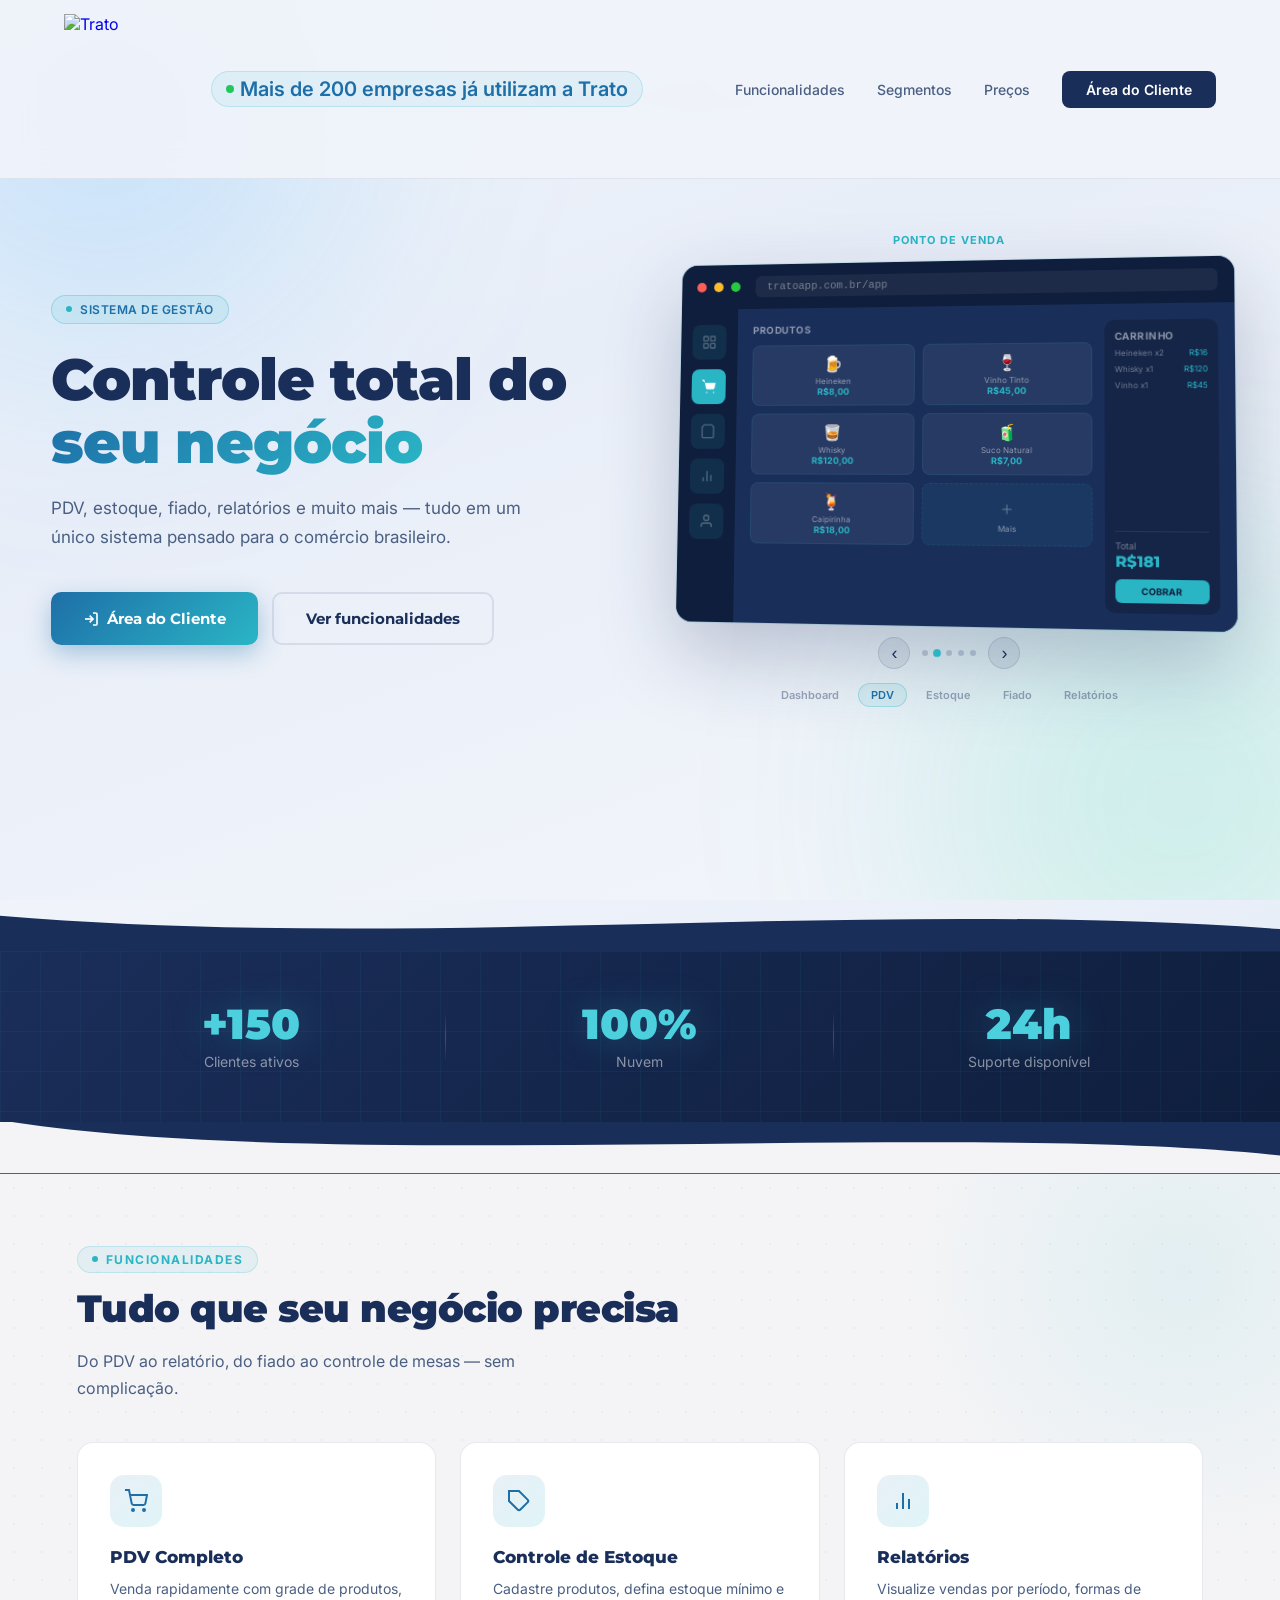
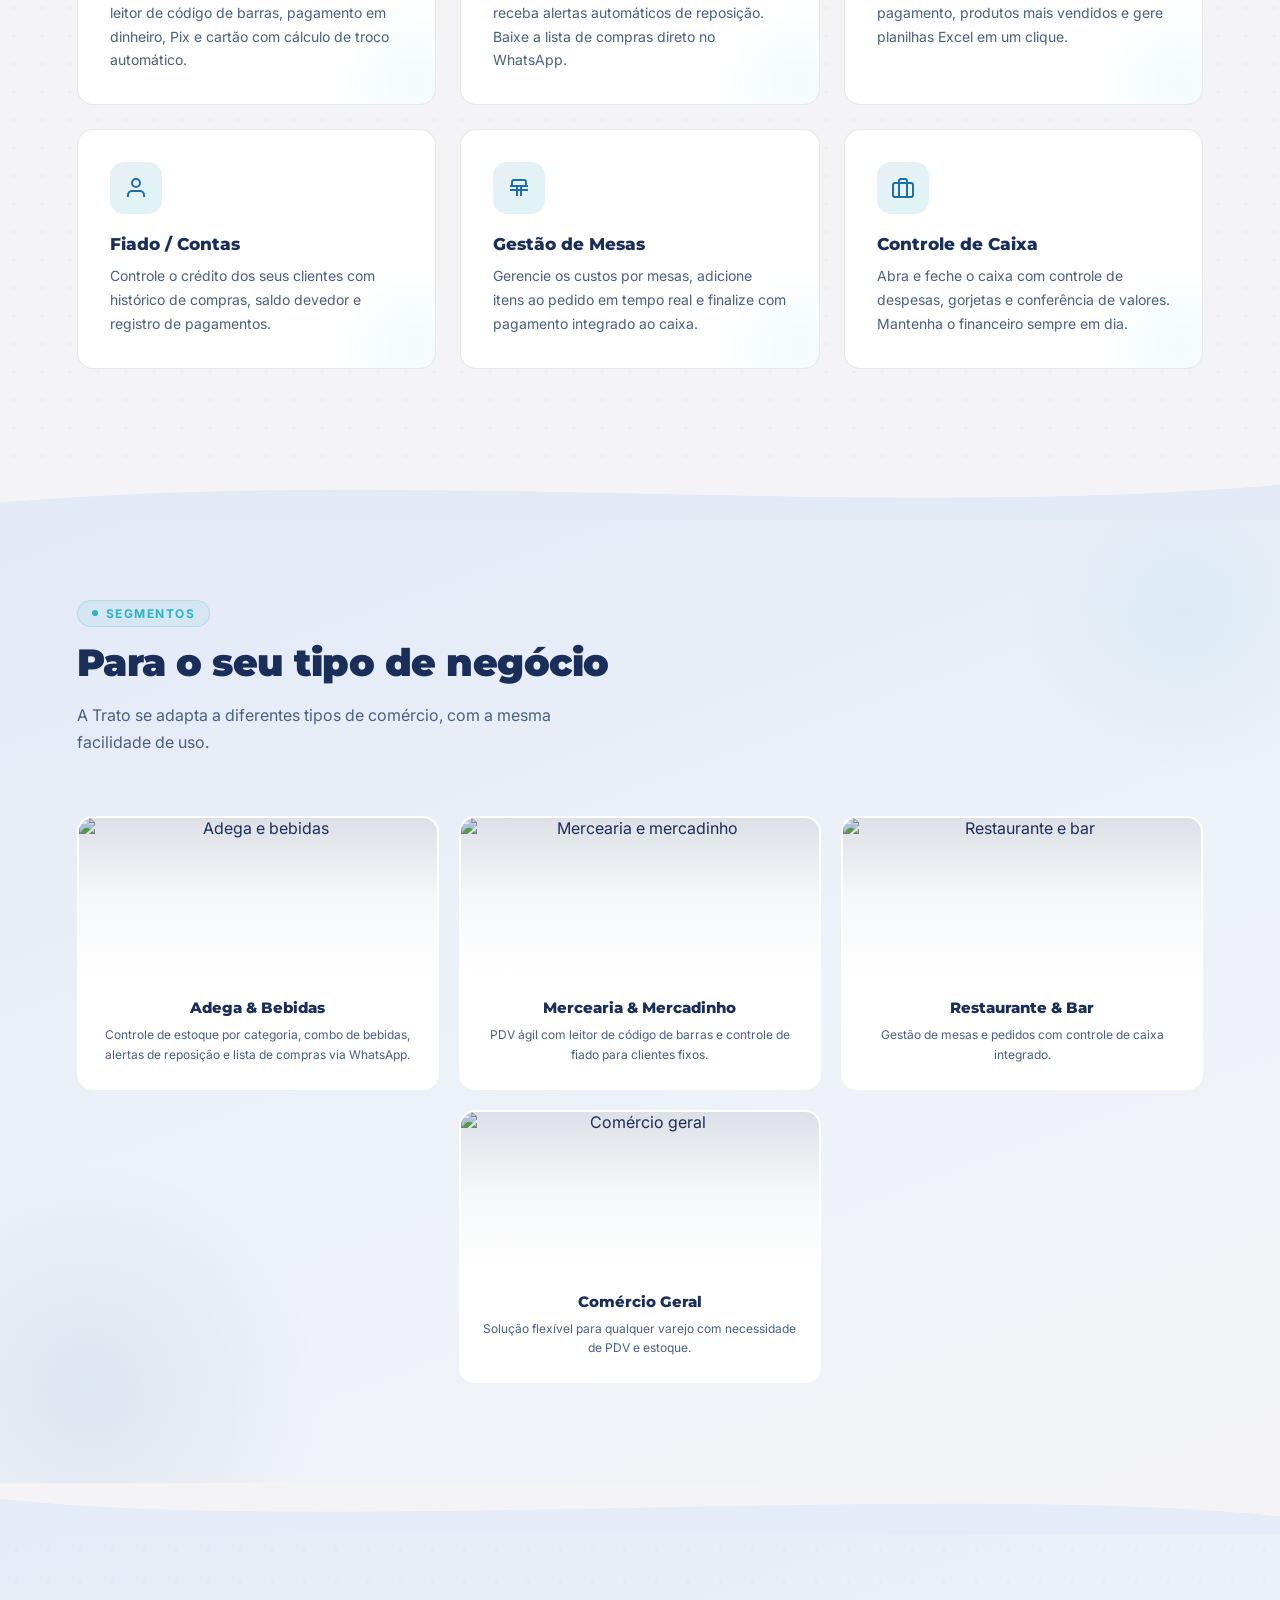
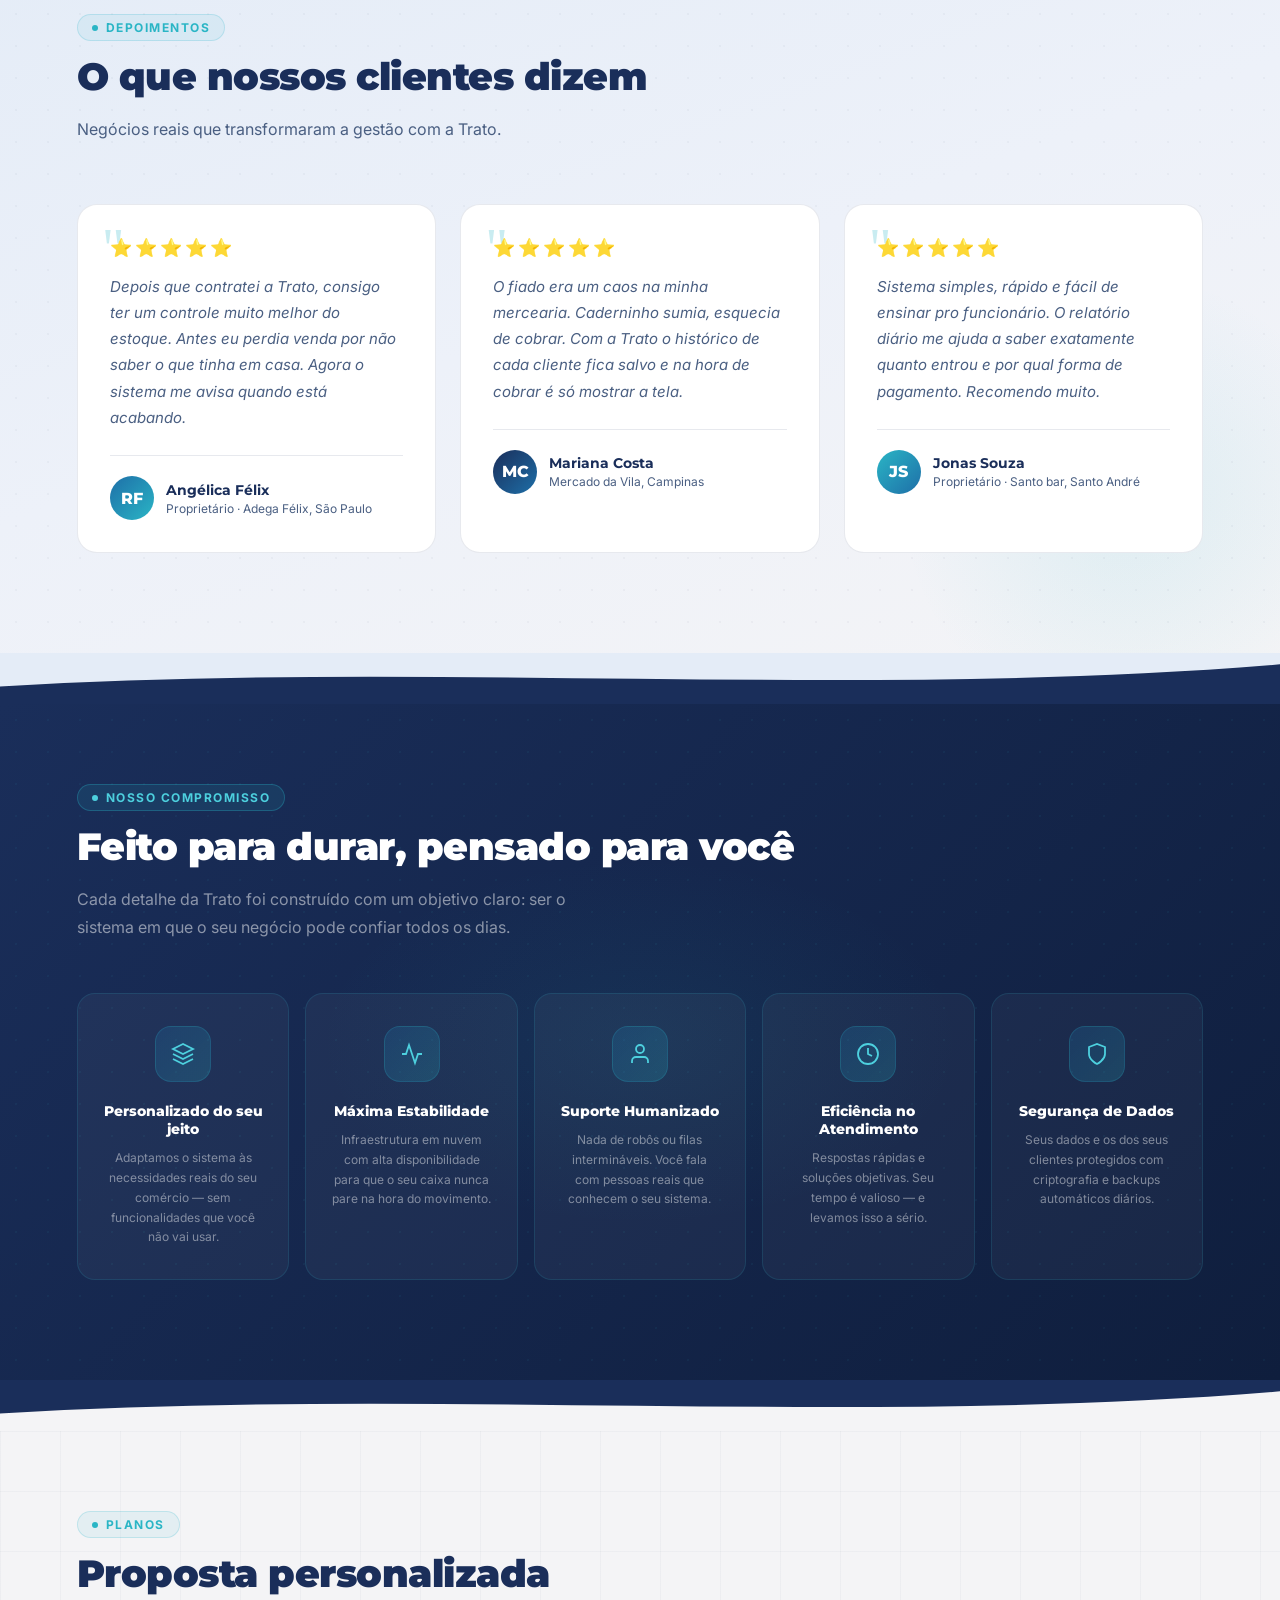
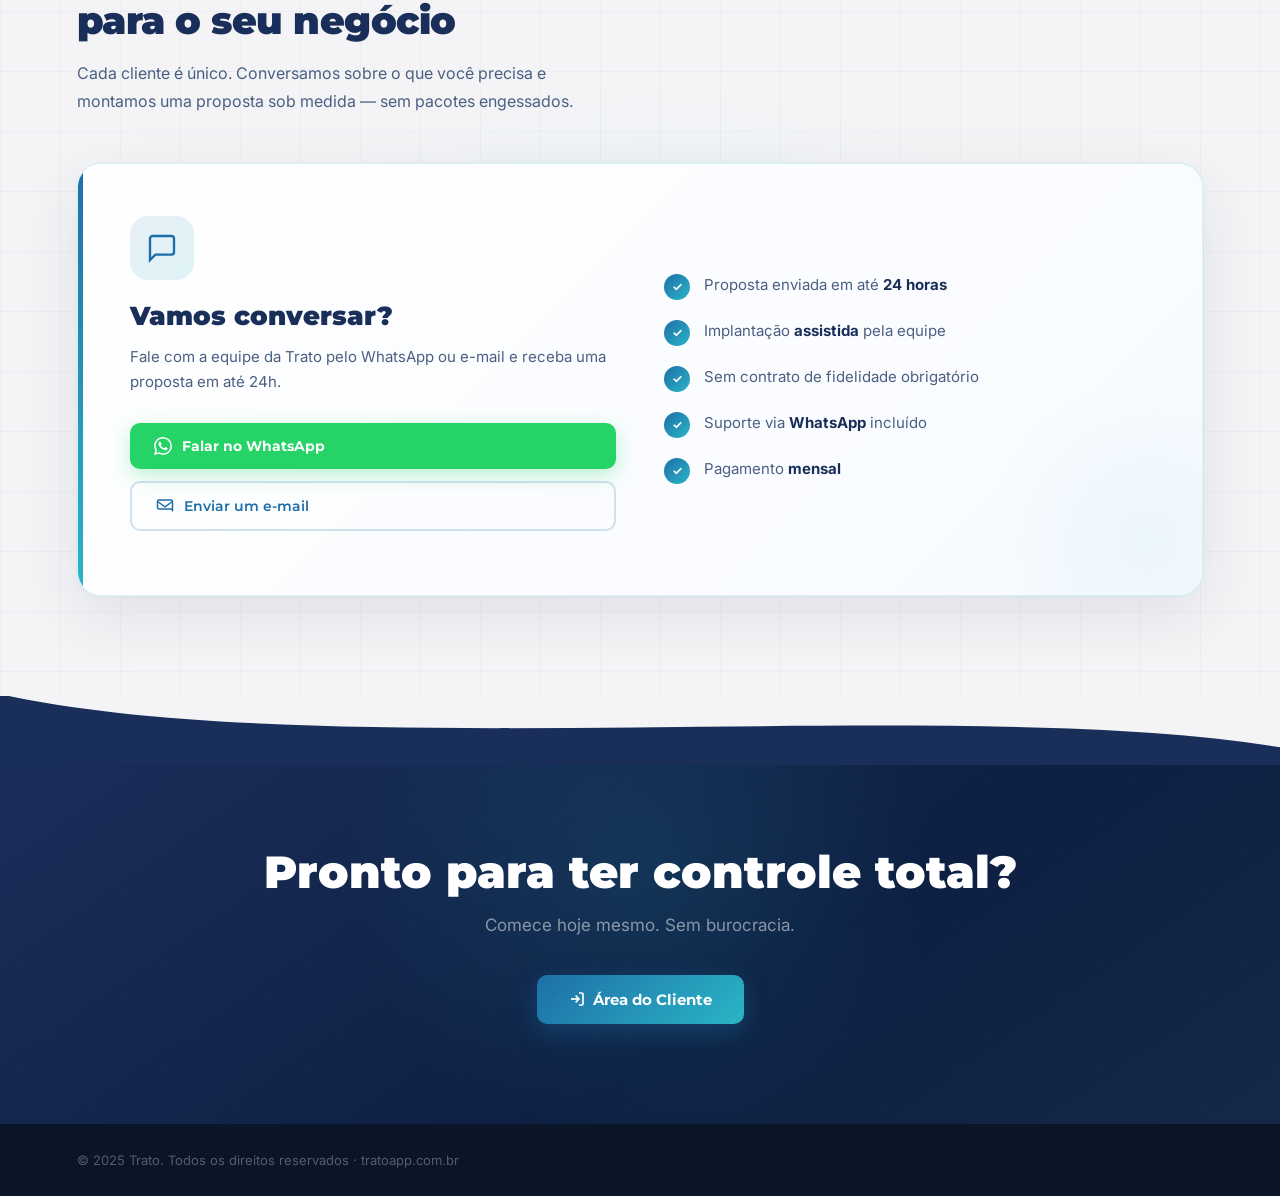
==== commit 194425a6: "melhorias mobile (7)" ====
--- a/index.html
+++ b/index.html
@@ -1329,7 +1329,6 @@
       .nav-links { display: none; }
       #nav-mob-btn { display: inline-flex !important; }
       .top-bar { display: none; }
-      .hero-topbar { display: flex; }
 
       .hero { padding: 90px 5% 50px; }
       .hero-inner { grid-template-columns: 1fr; text-align: center; }
@@ -1337,8 +1336,20 @@
       .hero h1 { font-size: clamp(32px, 6vw, 48px); }
       .hero-ctas { justify-content: center; flex-wrap: wrap; }
       .hero-badge { margin: 0 auto; }
-      .hero-topbar { top: 60px; }
-      .hero-topbar-inner { font-size: 12px; padding: 7px 14px; max-width: 90vw; text-align: center; }
+      .hero-topbar {
+        position: static;
+        display: flex;
+        justify-content: center;
+        margin-bottom: 20px;
+      }
+      .hero-topbar-inner {
+        font-size: 11px;
+        padding: 6px 12px;
+        max-width: 88vw;
+        text-align: center;
+        white-space: normal;
+        word-break: break-word;
+      }
 
       .features-grid { grid-template-columns: 1fr 1fr; }
       .segmentos-grid { grid-template-columns: 1fr 1fr; }
@@ -1453,7 +1464,7 @@
       position: absolute;
       top: 70px;
       left: 0; right: 0;
-      display: none;
+      display: flex;
       justify-content: center;
       z-index: 10;
       pointer-events: none;
@@ -1703,7 +1714,7 @@
     <!-- Faixa topo -->
     <div class="hero-topbar">
       <div class="hero-topbar-inner">
-        <span class="dot" style="width:8px;height:8px;min-width:8px;flex-shrink:0;display:inline-block;border-radius:50%;background:#22c55e;animation:pulse 1.5s infinite;"></span>
+        <span class="hero-topbar-pill">⭐</span>
         <span>Mais de <strong>200 empresas</strong> já utilizam a Trato</span>
         <span class="hero-topbar-arrow">→</span>
       </div>
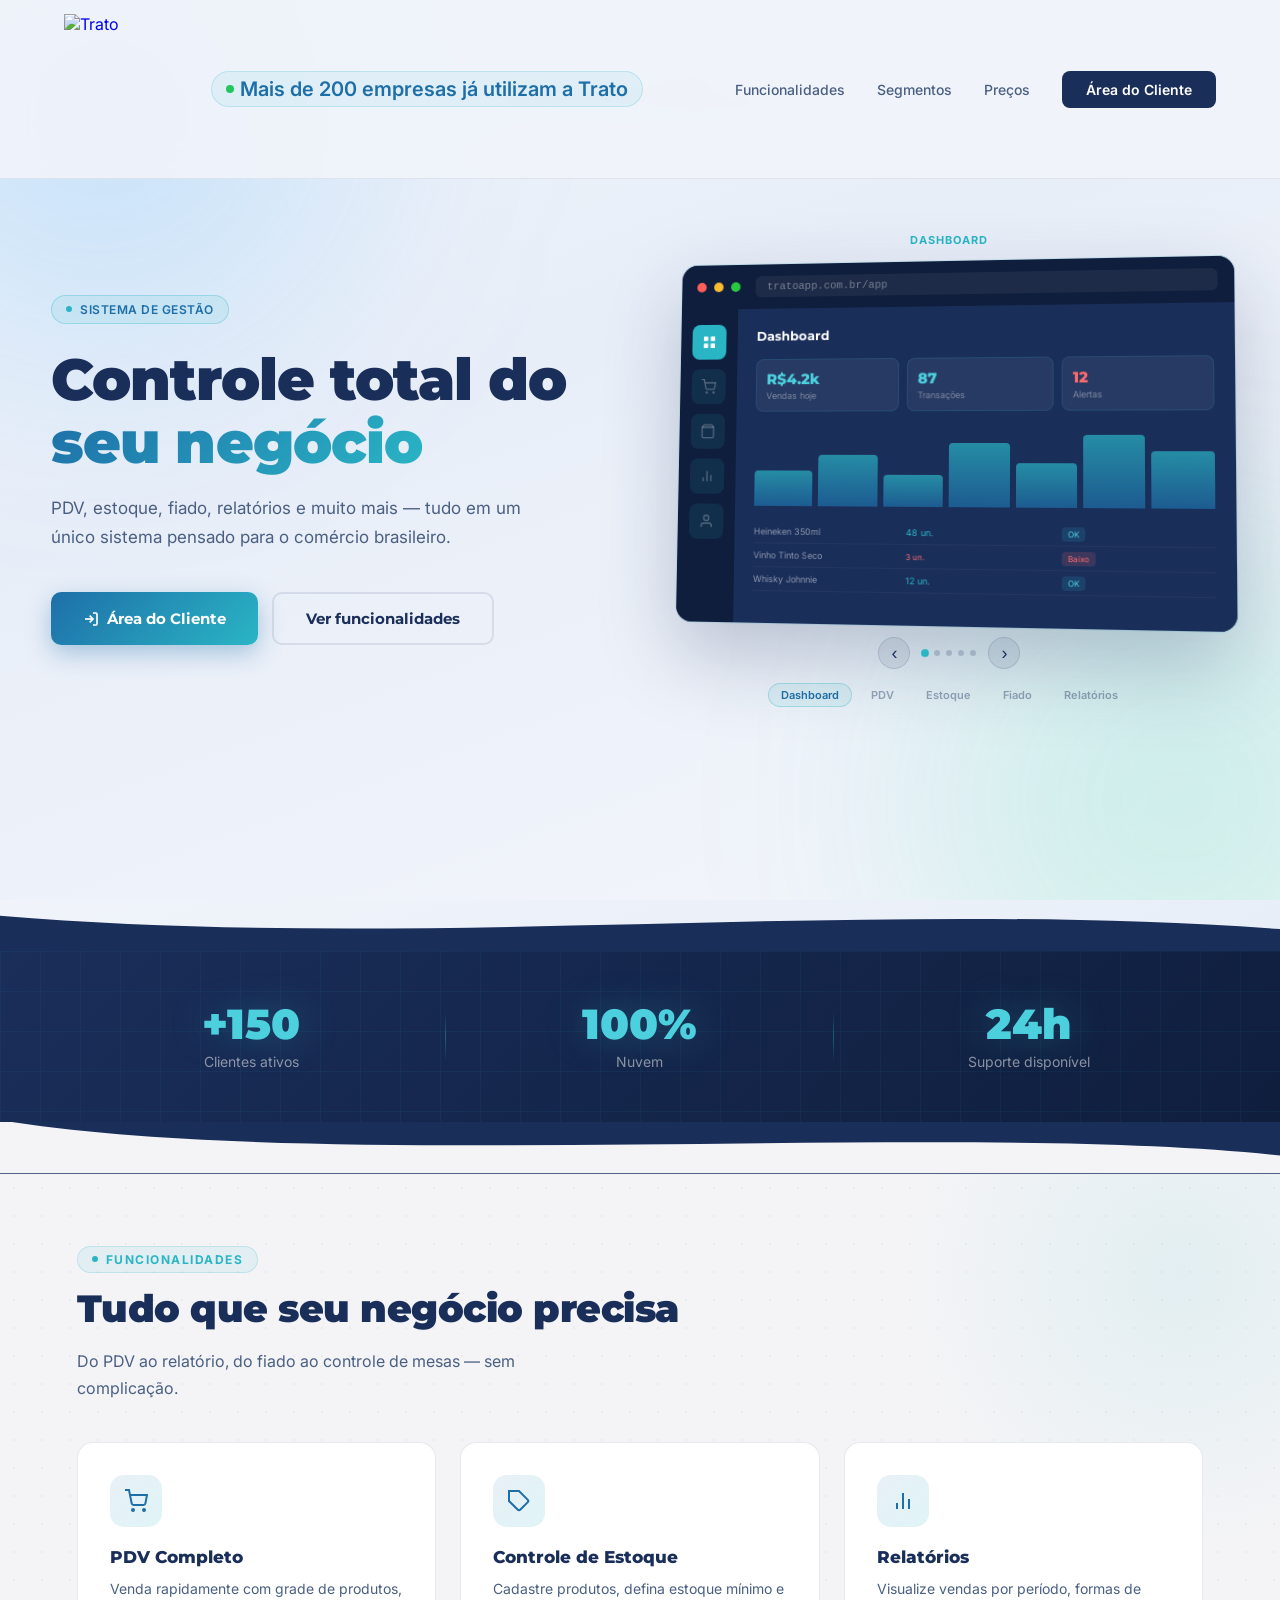
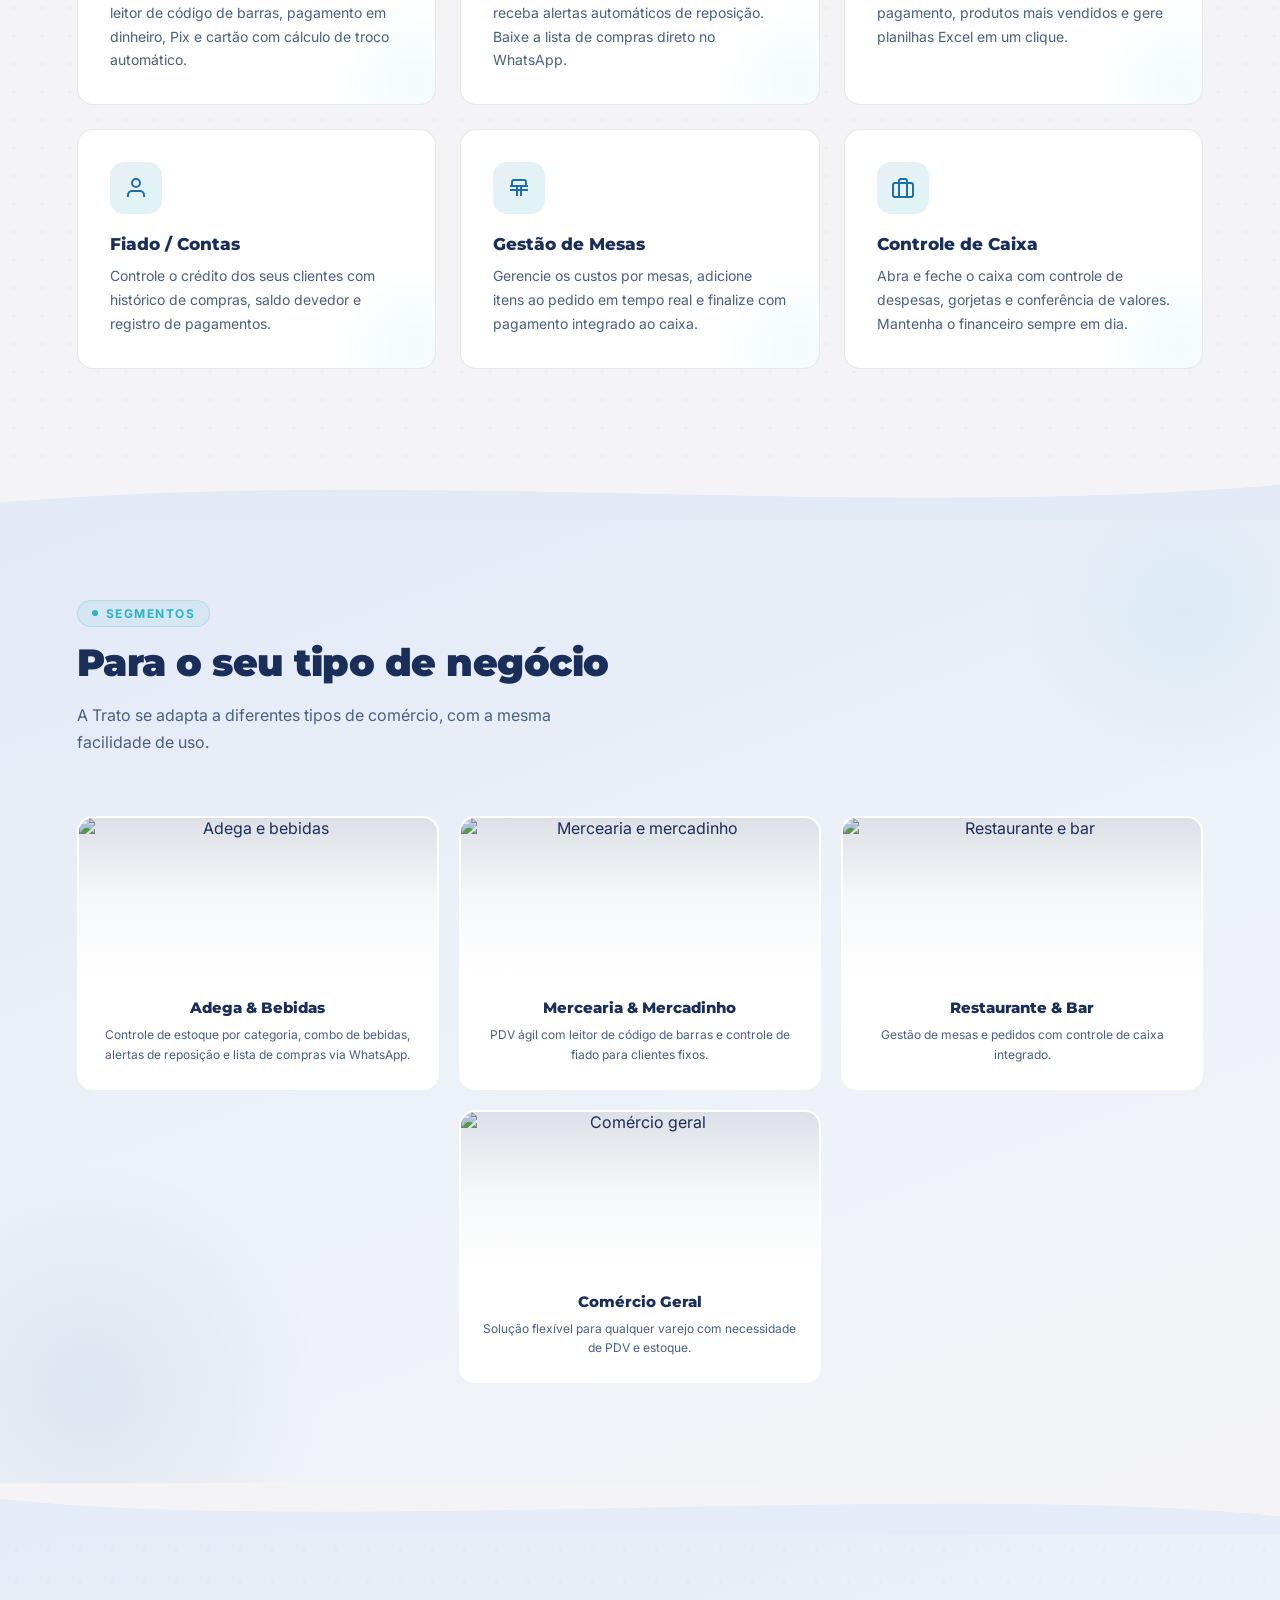
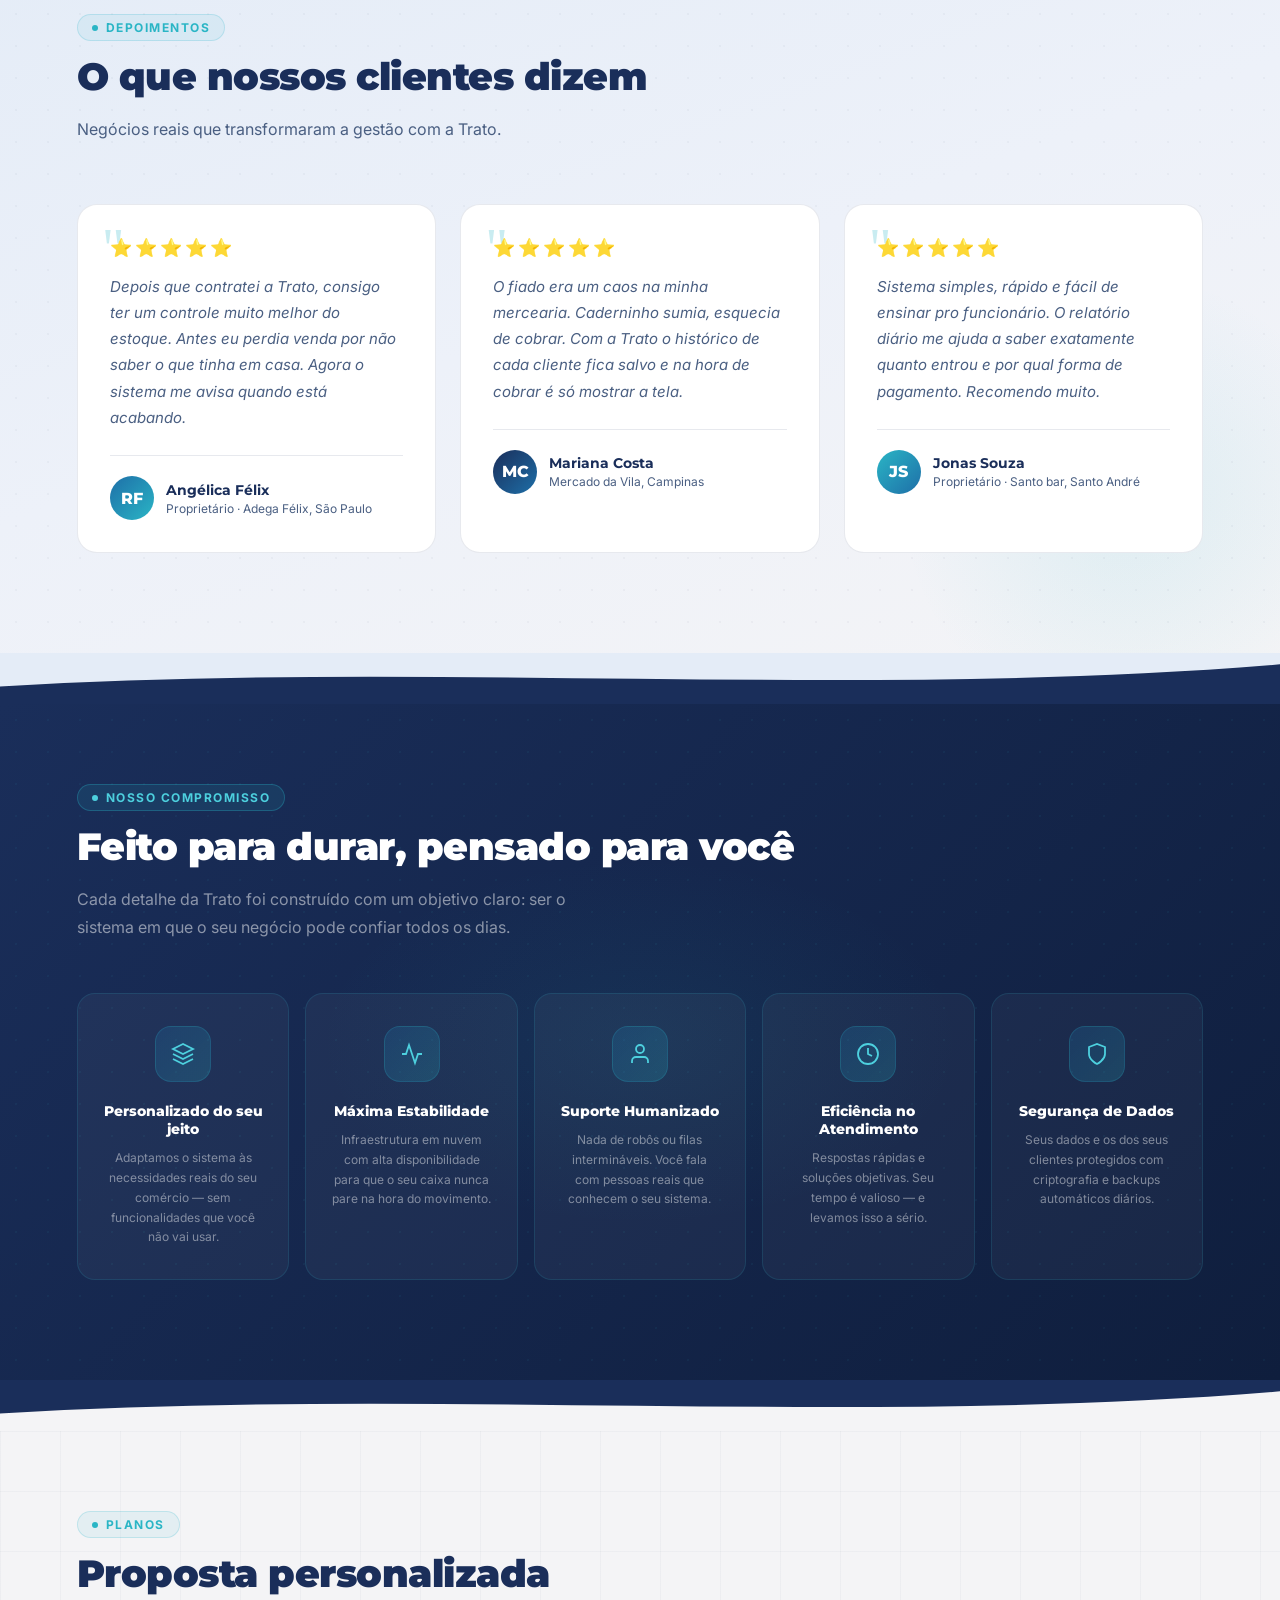
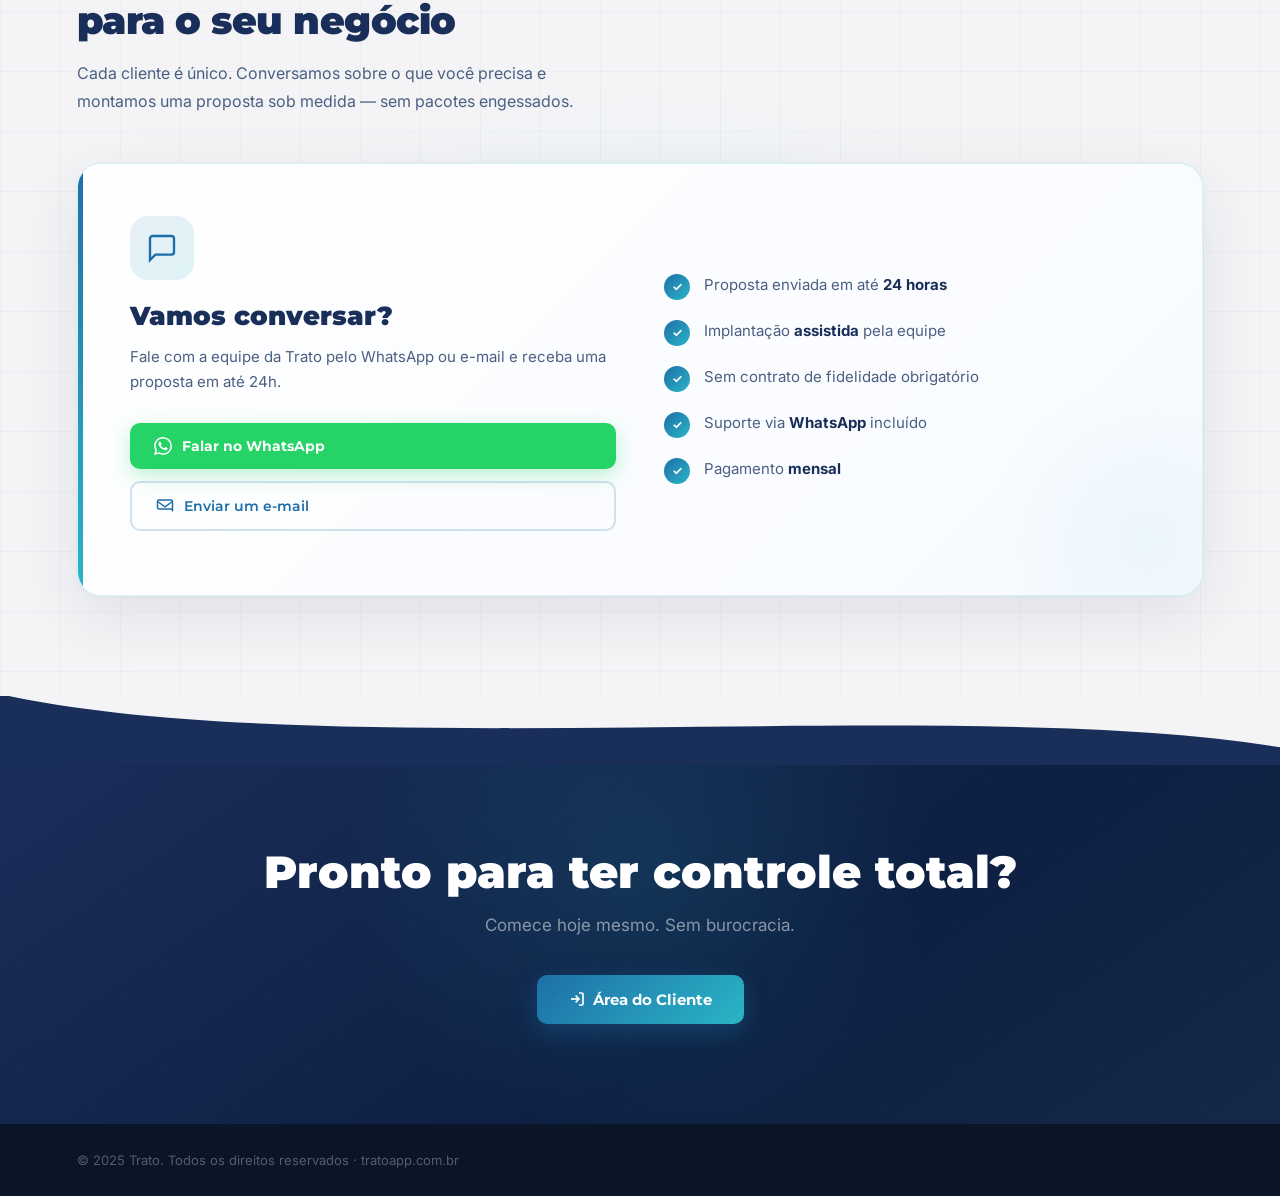
==== commit 35713155: "melhorias mobile (8)" ====
--- a/index.html
+++ b/index.html
@@ -126,6 +126,9 @@
       padding: 5px 14px;
       border-radius: 100px;
       white-space: nowrap;
+      display: inline-flex;
+      align-items: center;
+      gap: 7px;
     }
 
     /* ── HERO ── */
@@ -1336,20 +1339,8 @@
       .hero h1 { font-size: clamp(32px, 6vw, 48px); }
       .hero-ctas { justify-content: center; flex-wrap: wrap; }
       .hero-badge { margin: 0 auto; }
-      .hero-topbar {
-        position: static;
-        display: flex;
-        justify-content: center;
-        margin-bottom: 20px;
-      }
-      .hero-topbar-inner {
-        font-size: 11px;
-        padding: 6px 12px;
-        max-width: 88vw;
-        text-align: center;
-        white-space: normal;
-        word-break: break-word;
-      }
+      .hero-topbar { top: 60px; }
+      .hero-topbar-inner { font-size: 12px; padding: 7px 14px; max-width: 90vw; text-align: center; }
 
       .features-grid { grid-template-columns: 1fr 1fr; }
       .segmentos-grid { grid-template-columns: 1fr 1fr; }
@@ -1663,7 +1654,6 @@
   grid-column: 1 / -1;
 }
 .top-bar {
-  display: flex;
   align-items: center;
   justify-content: center;
   gap: 6px;
@@ -1714,7 +1704,7 @@
     <!-- Faixa topo -->
     <div class="hero-topbar">
       <div class="hero-topbar-inner">
-        <span class="hero-topbar-pill">⭐</span>
+        <span style="width:8px;height:8px;min-width:8px;display:inline-block;border-radius:50%;background:#22c55e;animation:pulse 1.5s infinite;flex-shrink:0;"></span>
         <span>Mais de <strong>200 empresas</strong> já utilizam a Trato</span>
         <span class="hero-topbar-arrow">→</span>
       </div>
